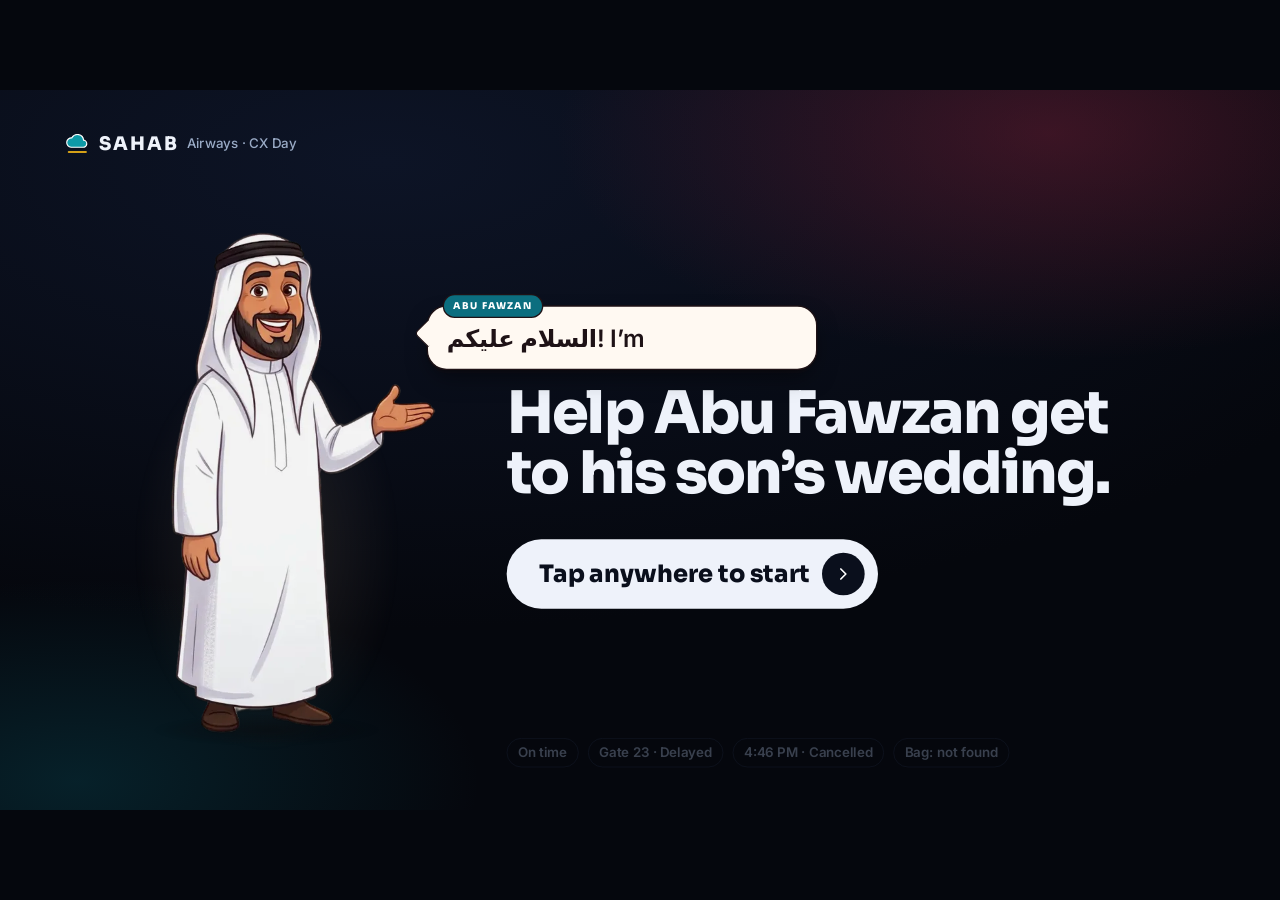
==== index.html @ 28ae26c8 "Build The Groom's Bisht CX Day story (Abu Fawzan x Sahab Airways) Single-file interactive story buil" ====
<!doctype html>
<html lang="en">
<head>
<meta charset="utf-8">
<meta name="viewport" content="width=device-width, initial-scale=1, maximum-scale=1, user-scalable=no">
<meta name="theme-color" content="#070B16">
<title>The Groom’s Bisht · CX Day</title>
<meta name="description" content="An interactive CX Day story hosted by Abu Fawzan: watch his son’s wedding day go wrong with Sahab Airways, fix it, and replay the better way.">
<style>
/* ===================== TOKENS ===================== */
@property --ink-ui{syntax:'<color>';inherits:true;initial-value:#EEF2FA}
@property --muted{syntax:'<color>';inherits:true;initial-value:#9AABC6}
@property --accent{syntax:'<color>';inherits:true;initial-value:#6E9BFF}
@property --line{syntax:'<color>';inherits:true;initial-value:#26324D}
:root{
  --s1:8px;--s2:16px;--s3:24px;--s4:32px;--s5:48px;--s6:64px;
  --r-xs:10px;--r-sm:14px;--r-md:20px;--r-lg:28px;--r-xl:36px;--r-pill:999px;
  --ink:#1E1216;--paper:#FFF9F2;--burg:#0B6E7F;--burg2:#084B57;--indigo:#0B6E7F;--star:#F5B301;
  --f-display:'Sora','Noto Sans Arabic','Segoe UI',system-ui,sans-serif;
  --f-body:'Inter','Noto Sans Arabic',system-ui,'Segoe UI',Roboto,Helvetica,Arial,sans-serif;
  --f-voice:'Fraunces','Noto Naskh Arabic',Georgia,'Times New Roman',serif;
  --f-mono:ui-monospace,'SF Mono',Menlo,Consolas,'Liberation Mono',monospace;
  --e-std:cubic-bezier(.2,.8,.2,1);--e-over:cubic-bezier(.2,1.6,.4,1);
  --tension:0;
}
body,body[data-zone=bad]{
  --bg:#070B16;--bg2:#0E1426;--ink-ui:#EEF2FA;--muted:#9AABC6;--accent:#6E9BFF;--accent-2:#3B6BE0;--btn-ink:#fff;
  --focus:#9DBBFF;--eyebrow:#FF7A96;--line:#26324D;--surface:#141C31;
  --ok:#34D399;--warn:#F5B301;--danger:#FF4D6A;
  --glass-1:rgba(22,30,52,.55);--glass-2:rgba(26,36,62,.74);--glass-3:rgba(32,44,74,.92);
  --hair:linear-gradient(180deg,rgba(255,255,255,.18),rgba(255,255,255,.04));
  --hi:inset 0 1px 0 rgba(255,255,255,.08);
  --e1:0 1px 2px rgba(0,0,0,.35),0 4px 12px -2px rgba(0,0,0,.30);
  --e2:0 2px 4px rgba(0,0,0,.30),0 16px 36px -10px rgba(0,0,0,.55);
  --e3:0 4px 8px rgba(0,0,0,.30),0 40px 90px -20px rgba(0,0,0,.70);
  --grain-op:.07;--grain-blend:overlay;
}
body[data-zone=diag]{
  --bg:#F4F6F9;--bg2:#E6EBF2;--ink-ui:#0F172A;--muted:#475569;--accent:#2563EB;--accent-2:#1D4ED8;--btn-ink:#fff;
  --focus:#1D4ED8;--eyebrow:#1D4ED8;--line:#CBD3DF;--surface:#FFFFFF;
  --ok:#059669;--warn:#D97706;--danger:#DC2626;
  --glass-1:rgba(255,255,255,.62);--glass-2:rgba(255,255,255,.86);--glass-3:#fff;
  --hair:linear-gradient(180deg,rgba(15,23,42,.12),rgba(15,23,42,.06));
  --hi:inset 0 1px 0 #fff;
  --e1:0 1px 2px rgba(15,23,42,.06),0 2px 8px rgba(15,23,42,.05);
  --e2:0 1px 2px rgba(15,23,42,.06),0 12px 28px -8px rgba(15,23,42,.14);
  --e3:0 2px 6px rgba(15,23,42,.08),0 32px 70px -18px rgba(15,23,42,.24);
  --grain-op:.035;--grain-blend:multiply;
}
body[data-zone=good]{
  --bg:#FFF8F0;--bg2:#FFE9D2;--ink-ui:#2A1408;--muted:#7A4A2C;--accent:#F97316;--accent-2:#EA580C;--btn-ink:#2A1408;
  --focus:#C2410C;--eyebrow:#C2410C;--line:#F3C9A0;--surface:#FFFDFB;
  --ok:#15803D;--warn:#B45309;--danger:#DC2626;
  --glass-1:rgba(255,255,255,.58);--glass-2:rgba(255,255,255,.82);--glass-3:#FFFDFB;
  --hair:linear-gradient(180deg,rgba(255,255,255,.95),rgba(194,65,12,.16));
  --hi:inset 0 1px 0 #fff;
  --e1:0 1px 2px rgba(120,53,15,.08),0 3px 10px rgba(120,53,15,.06);
  --e2:0 1px 2px rgba(120,53,15,.08),0 14px 32px -10px rgba(154,52,18,.20);
  --e3:0 2px 6px rgba(120,53,15,.10),0 36px 80px -20px rgba(154,52,18,.30);
  --grain-op:.04;--grain-blend:multiply;
}
body{transition:--ink-ui .8s,--muted .8s,--accent .8s,--line .8s}

/* ===================== BASE ===================== */
*{box-sizing:border-box}
html,body{margin:0;height:100%;overflow:hidden;background:#05070D;color:var(--ink-ui);font-family:var(--f-body);
  -webkit-user-select:none;user-select:none;touch-action:manipulation;-webkit-tap-highlight-color:transparent;-webkit-font-smoothing:antialiased;font-feature-settings:"cv11","ss01"}
button{font:inherit;color:inherit;cursor:pointer;-webkit-tap-highlight-color:transparent}
button:focus{outline:none}
button:focus-visible,[tabindex]:focus-visible{outline:none;box-shadow:0 0 0 3px var(--bg),0 0 0 6px var(--focus)!important}
body.kiosk.idle-cursor{cursor:none}
.sr{position:absolute;width:1px;height:1px;overflow:hidden;clip:rect(0 0 0 0);white-space:nowrap}
.num,.clk,.lv,.kv,.sv,.gnum,.ct{font-variant-numeric:tabular-nums slashed-zero;font-feature-settings:"tnum","zero"}
h1,h2,h3,.h-hero,.h1,.h2,.h3{text-wrap:balance}
p,.body,.bub,.rc p{text-wrap:pretty}
.ico{width:1em;height:1em;display:inline-block;vertical-align:-.14em;fill:none;stroke:currentColor;stroke-width:2;stroke-linecap:round;stroke-linejoin:round;flex:0 0 auto}
.sq{display:inline-grid;place-items:center;width:72px;height:72px;border-radius:var(--r-md);background:color-mix(in srgb,var(--accent) 14%,transparent);color:var(--accent);font-size:36px;flex:0 0 auto}

/* ===================== STAGE & BACKGROUNDS ===================== */
#viewport{position:absolute;left:50%;top:50%;width:1920px;height:1080px;margin:-540px 0 0 -960px;transform-origin:center}
#stage{position:absolute;inset:0;overflow:hidden;background:#070A14}
.bgz{position:absolute;inset:0;opacity:0;transition:opacity .9s ease}
.bgz.bad{background:radial-gradient(55% 45% at 82% 6%,rgba(122,31,53,.40),transparent 70%),radial-gradient(45% 40% at 6% 96%,rgba(11,110,127,.22),transparent 70%),radial-gradient(120% 90% at 30% 10%,#0D1426 0%,#070A14 72%)}
.bgz.diag{background:linear-gradient(rgba(15,23,42,.045) 1px,transparent 1px) 0 0/48px 48px,linear-gradient(90deg,rgba(15,23,42,.045) 1px,transparent 1px) 0 0/48px 48px,linear-gradient(rgba(15,23,42,.07) 1px,transparent 1px) 0 0/240px 240px,linear-gradient(90deg,rgba(15,23,42,.07) 1px,transparent 1px) 0 0/240px 240px,radial-gradient(90% 70% at 50% 0%,#FFFFFF,#EEF2F7 70%)}
.bgz.good{background:radial-gradient(80% 55% at 50% 118%,rgba(255,160,70,.55),transparent 70%),radial-gradient(45% 40% at 88% -4%,rgba(255,210,160,.70),transparent 70%),linear-gradient(180deg,#FFF9F2,#FFEEDC)}
body[data-zone=bad] .bgz.bad,body[data-zone=diag] .bgz.diag,body[data-zone=good] .bgz.good{opacity:1}
.bgz{isolation:isolate}
.bgz::after{content:'';position:absolute;inset:0;opacity:var(--grain-op);mix-blend-mode:var(--grain-blend);background:url("data:image/svg+xml;utf8,<svg xmlns='http://www.w3.org/2000/svg' width='240' height='240'><filter id='n'><feTurbulence type='fractalNoise' baseFrequency='.8' numOctaves='3' stitchTiles='stitch'/><feColorMatrix values='0 0 0 0 .5 0 0 0 0 .5 0 0 0 0 .5 0 0 0 1 0'/></filter><rect width='100%' height='100%' filter='url(%23n)'/></svg>")}
#vignette{position:absolute;inset:0;pointer-events:none;z-index:6;transition:opacity .6s;
  background:radial-gradient(ellipse at center,transparent 52%,rgba(185,28,28,calc(var(--tension)*.55)) 100%)}
#scene{position:absolute;inset:0;z-index:2;transform-origin:50% 45%}
.sc{position:absolute;inset:0}
.content{position:absolute;left:96px;top:104px;width:1168px;bottom:118px}
.full{position:absolute;left:96px;right:96px;top:104px;bottom:118px}
.full.guide{right:440px}
.hero-col{position:absolute;left:760px;right:96px;top:600px;bottom:118px}

/* ===================== GLASS ===================== */
.g1,.g2,.g3,.panel{border:1px solid transparent;box-shadow:var(--hi),var(--e1);backdrop-filter:blur(14px) saturate(1.2)}
.g1{background:linear-gradient(var(--glass-1),var(--glass-1)) padding-box,var(--hair) border-box}
.g2,.panel{background:linear-gradient(var(--glass-2),var(--glass-2)) padding-box,var(--hair) border-box;box-shadow:var(--hi),var(--e2);border-radius:var(--r-lg)}
.g3{background:linear-gradient(var(--glass-3),var(--glass-3)) padding-box,var(--hair) border-box;box-shadow:var(--hi),var(--e3)}

/* ===================== CHROME: RAIL / DOCK / NARR ===================== */
#rail{position:absolute;left:96px;right:96px;top:24px;height:56px;display:flex;gap:14px;z-index:9;align-items:flex-end}
#rail .brand{flex:0 0 auto;display:flex;align-items:center;gap:10px;font:800 24px var(--f-display);letter-spacing:.12em;color:var(--ink-ui);margin-right:14px;padding-bottom:4px}
#rail .brand small{font:500 18px var(--f-body);letter-spacing:0;color:var(--muted)}
#rail .brand svg{width:32px;height:32px}
#rail .rl{flex:1;min-width:0;display:flex;flex-direction:column;gap:10px;background:none;border:0;padding:0;text-align:left;white-space:nowrap;overflow:hidden;text-overflow:ellipsis;
  color:var(--ink-ui);opacity:.5;font:600 18px var(--f-body);letter-spacing:.08em;text-transform:uppercase}
#rail .rl b{color:var(--muted);font-weight:600;margin-right:6px}
#rail .rl i{position:relative;display:block;height:4px;border-radius:2px;background:color-mix(in srgb,var(--ink-ui) 12%,transparent);overflow:visible}
#rail .rl i::before{content:'';position:absolute;left:0;top:0;bottom:0;width:0;border-radius:2px;background:var(--accent);transition:width .6s var(--e-std)}
#rail .rl.done{opacity:.8}#rail .rl.done i::before{width:100%;opacity:.7}
#rail .rl.now{opacity:1}#rail .rl.now i::before{width:var(--p,10%)}
#rail .rl.now i::after{content:'';position:absolute;top:-4px;left:calc(var(--p,10%) - 6px);width:12px;height:12px;border-radius:50%;background:#fff;box-shadow:0 0 0 3px var(--accent),0 0 16px var(--accent);transition:left .6s var(--e-std)}
#dock{position:absolute;right:96px;bottom:24px;display:flex;gap:10px;z-index:9;align-items:center}
#dock .cap{display:flex;gap:4px;padding:6px;border-radius:var(--r-pill);height:72px;align-items:center}
#dock .cap i{width:1px;height:32px;background:color-mix(in srgb,var(--ink-ui) 16%,transparent);margin:0 4px}
#dock button{width:60px;height:60px;border-radius:50%;border:0;background:transparent;display:grid;place-items:center;color:var(--ink-ui)}
#dock button:active{background:color-mix(in srgb,var(--ink-ui) 10%,transparent)}
#dock button svg{width:26px;height:26px}
#dock button.off svg{opacity:.4}
#dock #bRestart.confirm{width:auto;padding:0 18px;border-radius:var(--r-pill);background:color-mix(in srgb,var(--accent) 22%,transparent);font:700 18px var(--f-body);white-space:nowrap}
#dock #skip{display:none;width:auto;border-radius:var(--r-pill);height:56px;padding:0 22px;border-radius:var(--r-pill);font:700 18px var(--f-body);letter-spacing:.08em;color:var(--muted);align-items:center;gap:8px}
body.playing #dock #skip{display:inline-flex}
#narr{position:absolute;left:96px;bottom:26px;right:656px;height:60px;display:flex;align-items:center;gap:14px;z-index:8;padding:0 22px 0 8px;border-radius:var(--r-pill);white-space:nowrap;overflow:hidden}
#narr.empty{opacity:0}
#narr .mchip{display:inline-flex;align-items:center;gap:8px;height:40px;padding:0 16px;border-radius:var(--r-pill);font:800 16px var(--f-body);letter-spacing:.14em;flex:0 0 auto;
  background:color-mix(in srgb,var(--ink-ui) 8%,transparent);color:var(--muted)}
#narr .mchip i{width:10px;height:10px;border-radius:50%;background:currentColor;animation:pulse 1.6s ease-in-out infinite}
#narr .mchip.turn{background:var(--accent);color:var(--btn-ink);box-shadow:var(--e2)}
body:not(.kiosk) #narr .mchip{display:none}
#narr .txt{font:500 23px var(--f-body);color:var(--muted);overflow:hidden;text-overflow:ellipsis}
#narr .txt b{color:var(--ink-ui);font-weight:600;font-variant-numeric:tabular-nums}
@keyframes pulse{50%{opacity:.35}}

/* ===================== HUD (compact strip) ===================== */
#hud{position:absolute;right:96px;top:104px;width:520px;height:116px;z-index:7;padding:16px 24px 22px;border-radius:var(--r-lg);
  display:grid;grid-template-columns:auto 1px 1fr 1fr;column-gap:22px;align-items:center;transition:opacity .5s,transform .5s}
#hud.hide{opacity:0;transform:translateY(-16px);pointer-events:none}
#hud .clock{font:600 50px/1 var(--f-body);letter-spacing:-.03em;white-space:nowrap}
#hud .clock small{font:600 20px var(--f-body);color:var(--muted);margin-left:6px;vertical-align:.9em;letter-spacing:.04em}
#hud .sep{width:1px;height:60px;background:color-mix(in srgb,var(--ink-ui) 14%,transparent)}
#hud .m b{display:block;font:600 32px/1.05 var(--f-body);letter-spacing:-.02em}
#hud .m b small{font-size:20px;color:var(--muted);margin-left:4px}
#hud .m > span{font:600 15px var(--f-body);letter-spacing:.12em;text-transform:uppercase;color:var(--muted)}
#hud .m.lost.hot b{color:var(--danger)}
#hud .stress{position:absolute;left:24px;right:24px;bottom:10px;height:6px;border-radius:3px;background:color-mix(in srgb,var(--ink-ui) 10%,transparent);overflow:hidden}
#hud .stress i{position:absolute;left:0;top:0;bottom:0;width:15%;border-radius:3px;background:linear-gradient(90deg,#6E9BFF,#F5B301 45%,#EF4444 75%,#B91C1C);background-size:472px 100%;transition:width .3s}
#hud .stress-l{position:absolute;right:24px;top:14px;font:700 13px var(--f-body);letter-spacing:.14em;color:var(--muted)}
#hud .stress-l b{color:var(--ink-ui);font-variant-numeric:tabular-nums;margin-left:4px}
#hud.beat .stress i{animation:beat .7s ease-in-out infinite}
@keyframes beat{0%,100%{filter:none}30%{filter:brightness(1.6)}}

/* ===================== HOST ===================== */
#abu{position:absolute;left:0;top:0;width:0;height:0;z-index:7;pointer-events:none}
body.attract-on #abu,body.attract-on #bubble{z-index:43}
#abu .mv{position:absolute;left:0;top:0;width:0;height:0;will-change:transform}
#abu .floor{position:absolute;left:-170px;top:-26px;width:340px;height:48px;border-radius:50%;background:radial-gradient(closest-side,rgba(10,6,8,.38),transparent)}
body[data-zone=good] #abu .floor{background:radial-gradient(closest-side,rgba(154,52,18,.30),transparent)}
#abu .spot{position:absolute;left:-360px;top:-820px;width:720px;height:880px;border-radius:50%;background:radial-gradient(40% 50% at 50% 62%,rgba(255,214,170,.12),transparent 70%);opacity:0;transition:opacity .6s}
body[data-zone=bad] #abu .spot{opacity:1}
#abu .flip,#abu .shk,#abu .rig{position:absolute;left:0;top:0;width:0;height:0;transform-origin:0 0}
#abu .rig{will-change:transform}
#abu img.pose{position:absolute;display:block;opacity:0;transition:none;filter:drop-shadow(0 2px 0 rgba(30,18,22,.12))}
#abu img.pose.on{opacity:1}
#abu .rig.grey img.pose{filter:grayscale(.85) brightness(.9)}
#abu .rig.tint img.pose{filter:drop-shadow(0 0 16px rgba(225,29,72,.75)) drop-shadow(0 0 4px rgba(225,29,72,.6))}
#abu.dim .rig img.pose{filter:grayscale(.6) brightness(.85);opacity:.85}
#abu.dim .rig img.pose:not(.on){opacity:0}
body[data-zone=bad] #abu .rig:not(.grey):not(.tint) img.pose.on{filter:brightness(.96) saturate(.95) drop-shadow(0 2px 0 rgba(0,0,0,.2))}
#abu .fx{position:absolute;left:0;top:0;width:0;height:0}
#abu .fx > *{position:absolute;pointer-events:none}
/* effects: positioned from --fx/--fy (face centre), --tx/--ty (head top), --fr (face radius), all in rig px */
.fx-sweat{left:calc(var(--fx) + var(--fr)*.95);top:calc(var(--fy) - var(--fr)*.55);width:26px;height:36px;animation:sweat 1.4s ease-in infinite}
.fx-sweat.b{left:calc(var(--fx) - var(--fr)*1.15);animation-delay:.7s}
@keyframes sweat{0%{transform:translateY(0) scale(0);opacity:0}15%{transform:translateY(0) scale(1);opacity:1}80%{opacity:1}100%{transform:translateY(46px) scale(.9);opacity:0}}
.fx-puff{left:calc(var(--tx) - 20px);top:calc(var(--ty) - 10px);width:40px;height:40px;border-radius:50%;background:#EEF0F3;border:3px solid #9CA3AF;animation:puff 1.2s ease-out infinite}
.fx-puff.b{left:calc(var(--tx) + 50px);animation-delay:.4s}.fx-puff.c{left:calc(var(--tx) - 90px);animation-delay:.8s}
@keyframes puff{0%{transform:translateY(0) scale(.3);opacity:.95}100%{transform:translateY(-90px) scale(1.25);opacity:0}}
.fx-vein{left:calc(var(--tx) + var(--fr)*.8);top:calc(var(--ty) + 6px);width:56px;height:56px;animation:vein .9s ease-in-out infinite}
@keyframes vein{0%,60%,100%{transform:scale(1)}20%{transform:scale(1.28)}40%{transform:scale(1.05)}}
.fx-cloud{left:calc(var(--tx) - 115px);top:calc(var(--ty) - 150px);width:230px;height:170px;animation:cloudIn .45s var(--e-std) both}
.fx-cloud .body{animation:bob 2.6s ease-in-out infinite}
.fx-cloud .drops i{position:absolute;top:90px;width:4px;height:22px;border-radius:2px;background:#93C5FD;animation:rain .62s linear infinite}
@keyframes cloudIn{from{transform:translateY(-40px);opacity:0}}
@keyframes bob{50%{transform:translateY(5px)}}
@keyframes rain{from{transform:translateY(0);opacity:1}to{transform:translateY(90px);opacity:0}}
.fx-spark{width:34px;height:34px;animation:spark 1.3s ease-in-out infinite}
@keyframes spark{0%,100%{transform:scale(0) rotate(0);opacity:0}40%{transform:scale(1) rotate(45deg);opacity:1}70%{transform:scale(.6) rotate(90deg);opacity:.6}}
.fx-hand{font-size:0}
body.rm .fx-sweat,body.rm .fx-puff,body.rm .fx-vein,body.rm .fx-spark,body.rm .fx-cloud .drops i{animation:none!important}

/* ===================== BUBBLE ===================== */
#bubble{position:absolute;z-index:8;pointer-events:auto;opacity:0;transform-origin:var(--ox,50%) var(--oy,100%);max-width:var(--bw,520px);width:max-content;
  padding:24px 28px 22px;border-radius:30px;background:var(--paper);color:var(--ink);border:2px solid var(--ink);
  box-shadow:0 6px 0 -1px rgba(30,18,22,.18),var(--e2);font:600 var(--bfs,30px)/1.3 var(--f-body);letter-spacing:-.008em;cursor:pointer}
#bubble.on{opacity:1}
#bubble .tag{position:absolute;top:-17px;left:24px;height:32px;padding:0 14px;border-radius:var(--r-pill);background:var(--burg);color:#fff;
  font:800 14px/32px var(--f-display);letter-spacing:.14em;box-shadow:0 0 0 2px var(--ink);white-space:nowrap;text-transform:uppercase}
#bubble .txt{text-wrap:pretty;min-height:1.3em}
#bubble .txt span{display:inline}
#bubble .txt em{font-style:normal;color:var(--burg)}
#bubble .bar{position:absolute;left:28px;right:28px;bottom:8px;height:3px;border-radius:2px;background:color-mix(in srgb,var(--ink) 18%,transparent);transform-origin:0 50%;transform:scaleX(0)}
#bubble .tail{position:absolute;width:30px;height:30px;background:var(--paper);border:2px solid var(--ink);border-top:0;border-left:0;left:var(--tx2,60px);top:var(--ty2,100%);
  transform:translate(-50%,-50%) rotate(var(--tr,45deg));border-radius:0 0 7px 0}
#bubble .dots{display:none}
#bubble.think{background:rgba(255,249,242,.97);border-radius:46px 54px 50px 42px/50px 42px 54px 46px;font:italic 400 calc(var(--bfs,30px) + 4px)/1.24 var(--f-voice);color:#3A2430}
#bubble.think .tag{background:#fff;color:var(--burg);font-family:var(--f-body);font-style:normal;letter-spacing:.12em}
#bubble.think .tail{display:none}
#bubble.think .dots{display:block;position:absolute;left:var(--tx2,60px);top:var(--ty2,100%)}
#bubble.think .dots i{position:absolute;border-radius:50%;background:var(--paper);border:2px solid var(--ink)}
#bubble.think .dots i:nth-child(1){width:24px;height:24px;left:-12px;top:-2px}
#bubble.think .dots i:nth-child(2){width:14px;height:14px;left:calc(var(--dx,0px) - 7px);top:calc(var(--dy,26px) - 7px)}
body[data-zone=diag] #bubble{--paper:#fff}
body[data-zone=good] #bubble{--paper:#FFFDF9}

/* finger */
#finger{position:absolute;left:0;top:0;width:64px;height:64px;z-index:33;pointer-events:none;opacity:0;transition:opacity .25s;transform-origin:30% 10%}
#finger svg{width:64px;height:78px;filter:drop-shadow(0 8px 10px rgba(0,0,0,.35))}
.ripple{position:absolute;width:40px;height:40px;margin:-20px 0 0 -20px;border-radius:50%;border:3px solid #fff;box-shadow:0 0 0 2px var(--ink);z-index:33;pointer-events:none}

/* ===================== COMMON COMPONENTS ===================== */
.eyebrow{font:700 22px/1 var(--f-body);letter-spacing:.14em;text-transform:uppercase;color:var(--eyebrow)}
.h-hero{font:800 128px/.98 var(--f-display);letter-spacing:-.035em;margin:0}
.h1{font:800 88px/1.02 var(--f-display);letter-spacing:-.028em;margin:0}
.h2{font:800 60px/1.08 var(--f-display);letter-spacing:-.022em;margin:0}
.h3{font:700 36px/1.15 var(--f-display);letter-spacing:-.012em;margin:0}
.body{font:400 30px/1.42 var(--f-body);color:var(--muted);margin:0}
.btn{height:88px;padding:0 20px 0 40px;border-radius:var(--r-pill);border:0;font:700 30px var(--f-display);letter-spacing:-.01em;color:var(--btn-ink);display:inline-flex;align-items:center;gap:18px;white-space:nowrap;
  background:linear-gradient(180deg,color-mix(in oklab,var(--accent) 78%,#fff) 0%,var(--accent) 48%,var(--accent-2) 100%);
  box-shadow:inset 0 1px 0 rgba(255,255,255,.45),inset 0 -2px 0 rgba(0,0,0,.14),0 10px 28px -8px color-mix(in srgb,var(--accent) 70%,transparent),var(--e1);transition:transform .12s}
.btn:active{transform:translateY(1px) scale(.985)}
.btn .arr{width:52px;height:52px;border-radius:50%;background:rgba(255,255,255,.24);display:grid;place-items:center;font-size:26px}
.btn.ghost{background:linear-gradient(var(--glass-2),var(--glass-2)) padding-box,var(--hair) border-box;border:1px solid transparent;color:var(--ink-ui);box-shadow:var(--hi),var(--e1);padding:0 36px}
.btn.sm{height:72px;font-size:24px;padding:0 14px 0 28px}.btn.sm .arr{width:44px;height:44px;font-size:22px}
.btn.ghost.sm{padding:0 28px}
.btn[disabled]{opacity:.38;pointer-events:none}
.cta{position:absolute;right:0;bottom:0;display:flex;gap:18px;align-items:center}
.tap{box-shadow:0 0 0 4px var(--bg),0 0 0 7px var(--accent),0 0 36px 6px color-mix(in srgb,var(--accent) 45%,transparent)!important;animation:halo 1.8s ease-in-out infinite}
.tap.hint{animation-duration:.8s}
@keyframes halo{50%{box-shadow:0 0 0 4px var(--bg),0 0 0 7px var(--accent),0 0 52px 14px color-mix(in srgb,var(--accent) 30%,transparent)}}
.phone .tap{box-shadow:inset 0 0 0 3px #0B6E7F,0 0 0 4px rgba(11,110,127,.25)!important}
.chip{display:inline-flex;align-items:center;gap:10px;padding:10px 20px;border-radius:var(--r-pill);font:600 22px var(--f-body);background:linear-gradient(var(--glass-2),var(--glass-2)) padding-box,var(--hair) border-box;border:1px solid transparent}
.swatch{width:56px;height:56px;border-radius:50%;background:radial-gradient(circle at 35% 30%,#F2D27A,#D4A017 55%,#8A6510);box-shadow:0 0 0 3px var(--paper),0 0 0 5px var(--ink),0 10px 24px rgba(122,31,53,.45);flex:0 0 auto;position:relative}
.swatch.dead{filter:grayscale(1) brightness(.8)}
.swatch.swok::after{content:'';position:absolute;inset:28%;border:solid #fff;border-width:0 5px 5px 0;transform:rotate(45deg) translate(-8%,-18%);width:22%;height:42%;inset:auto;left:38%;top:22%}
.ill{font:italic 500 20px var(--f-body);color:var(--muted)}
.goal{display:flex;gap:18px;align-items:center;padding:18px 24px;border-radius:var(--r-lg)}
.goal .gi{width:54px;height:92px;flex:0 0 auto;filter:drop-shadow(0 6px 8px rgba(0,0,0,.35))}
.goal .gl{font:700 16px var(--f-body);letter-spacing:.14em;text-transform:uppercase;color:var(--muted)}
.goal .gv{font:700 28px/1.2 var(--f-display);margin:2px 0 8px;white-space:nowrap}
.goal .gc{display:flex;gap:8px;align-items:center;flex-wrap:wrap}
.goal .gc span{display:inline-flex;align-items:center;gap:8px;height:34px;padding:0 14px;border-radius:var(--r-pill);font:600 17px var(--f-body);background:color-mix(in srgb,var(--ink-ui) 8%,transparent)}
.goal .gc span i{width:14px;height:14px;border-radius:50%;background:var(--burg);box-shadow:0 0 0 2px rgba(255,255,255,.5)}

/* ===================== PHONE ===================== */
.phone{position:absolute;width:420px;height:852px;border-radius:66px;padding:13px;
  background:linear-gradient(145deg,#4A5163 0%,#1B1F29 22%,#0B0D12 60%,#2B303C 100%);
  box-shadow:inset 0 0 0 1.5px rgba(255,255,255,.18),inset 0 0 0 5px #05060A,0 2px 0 rgba(255,255,255,.06),var(--e3)}
.phone::before{content:'';position:absolute;right:-4px;top:210px;width:4px;height:110px;border-radius:0 3px 3px 0;background:#2B303C}
.phone::after{content:'';position:absolute;left:-4px;top:170px;width:4px;height:70px;border-radius:3px 0 0 3px;background:#2B303C}
.phone .screen{position:relative;width:100%;height:100%;border-radius:54px;overflow:hidden;background:#F3F4F9;color:#0F172A;font-family:var(--f-body)}
.phone .screen::after{content:'';position:absolute;inset:0;pointer-events:none;z-index:10;border-radius:inherit;background:linear-gradient(118deg,rgba(255,255,255,.12) 0%,rgba(255,255,255,.03) 28%,transparent 42%)}
.phone .island{position:absolute;top:24px;left:50%;width:124px;height:36px;margin-left:-62px;background:#000;border-radius:20px;z-index:11}
.phone .crack{position:absolute;inset:13px;border-radius:54px;pointer-events:none;z-index:6;opacity:.5}
.phone .status{height:70px;display:flex;justify-content:space-between;align-items:flex-end;padding:0 36px 8px;font:700 22px var(--f-body);color:#0F172A}
.phone .status .batt{display:inline-block;width:40px;height:20px;border:2px solid #0F172A;border-radius:6px;position:relative;vertical-align:-3px;margin-left:6px}
.phone .status .batt i{position:absolute;left:2px;top:2px;bottom:2px;width:24px;background:#0F172A;border-radius:2px}
.phone .app{position:absolute;top:70px;left:0;right:0;bottom:0;overflow:hidden}
.phone.notab .tabbar{display:none}
.phone.notab .toast{top:86px;bottom:auto}
.phone .homebar{position:absolute;bottom:10px;left:50%;width:140px;height:5px;margin-left:-70px;border-radius:3px;background:#0F172A;z-index:9}
.phone .tabbar{position:absolute;left:0;right:0;bottom:0;height:92px;background:rgba(255,255,255,.94);border-top:1px solid #E5E7F0;display:flex;justify-content:space-around;padding-top:14px;z-index:5;color:#94A3B8;font-size:28px}
.phone .tabbar .on{color:#0B6E7F}
.phone.frozen .screen{filter:grayscale(.8) brightness(.85)}
.appbar{height:78px;display:flex;align-items:center;gap:10px;padding:0 24px;background:linear-gradient(135deg,#0B6E7F,#0E9AA7);color:#fff}
.appbar svg{width:34px;height:34px}
.appbar b{font:800 22px var(--f-display);letter-spacing:.05em}
.appbar span{font:500 19px var(--f-body);opacity:.8}
.appbar em{margin-left:auto;font:600 17px var(--f-body);font-style:normal;background:rgba(255,255,255,.18);padding:6px 12px;border-radius:999px}
.pg{padding:20px 22px}
.search{height:64px;border-radius:18px;background:#fff;border:2px solid #D8DCEA;display:flex;align-items:center;gap:12px;padding:0 18px;font:500 21px var(--f-body);color:#0F172A}
.search .ico{color:#64748B;font-size:24px}
.search .cur{display:inline-block;width:2px;height:28px;background:var(--indigo);animation:blink 1s steps(1) infinite}
@keyframes blink{50%{opacity:0}}
.pcard{margin-top:18px;background:#fff;border-radius:22px;padding:14px;display:flex;gap:14px;align-items:center;border:2px solid #E5E7F0;width:100%;text-align:left;color:#0F172A}
.pcard svg{height:118px;width:60px;flex:0 0 auto}
.pcard .pt{display:block;font:700 22px/1.2 var(--f-body);letter-spacing:-.01em}
.pcard .ps{display:block;font:500 18px var(--f-body);color:#6B7280;margin-top:4px}
.live{display:inline-flex;align-items:center;gap:8px;font:700 18px var(--f-body);color:#15803D}
.live::before{content:'';width:10px;height:10px;border-radius:50%;background:#16A34A;box-shadow:0 0 0 4px #16A34A33}
.prod-hero{height:210px;display:grid;place-items:center;background:radial-gradient(circle at 50% 60%,#E6F6F7,#F3F4F9 70%)}
.prod-hero svg{height:196px;width:100px}
.ptitle{font:800 27px/1.15 var(--f-display);margin:6px 0 2px;letter-spacing:-.015em}
.pprice{font:700 22px var(--f-body);color:#0B6E7F}
.opts{display:flex;gap:8px;margin:12px 0 4px;align-items:center;flex-wrap:wrap}
.opt{padding:5px 10px;border-radius:12px;border:2px solid #D8DCEA;font:600 17px var(--f-body);background:#fff}
.opt.sel{border-color:#0B6E7F;color:#0B6E7F}
.dot{width:26px;height:26px;border-radius:50%;border:3px solid #fff;box-shadow:0 0 0 2px #D8DCEA}
.dot.sel{box-shadow:0 0 0 3px #0B6E7F}
.avail{margin:10px 0;padding:12px 16px;border-radius:14px;background:#ECFDF3;color:#166534;font:700 20px var(--f-body);display:flex;align-items:center;gap:8px}
.pbtn{display:flex;width:100%;height:66px;align-items:center;justify-content:center;gap:10px;border-radius:18px;border:0;margin-top:12px;font:700 21px var(--f-body);background:#0B6E7F;color:#fff}
.pbtn.sec{background:#fff;color:#0B6E7F;border:2px solid #BFE6EA}
.pbtn.big{height:82px;font-size:25px;background:linear-gradient(135deg,#0B6E7F,#0E9AA7);box-shadow:0 10px 24px -8px rgba(11,110,127,.6)}
.brow{display:flex;align-items:center;gap:12px;width:100%;padding:12px 18px;border:0;border-bottom:1px solid #E5E7F0;background:#fff;text-align:left;color:#0F172A}
.brow .bn{font:600 21px var(--f-body);flex:1}
.brow .bd{font:500 17px var(--f-body);color:#6B7280;display:block}
.brow .bs{font:700 17px var(--f-body);padding:6px 12px;border-radius:10px;background:#EEF0F6;color:#475569;white-space:nowrap;display:inline-flex;gap:6px;align-items:center}
.brow .bs.out{background:#FEE2E2;color:#B91C1C}
.brow .bs.part{background:#FEF3C7;color:#92400E}
.brow .bs.yes{background:#DCFCE7;color:#166534}
.brow .bs.one{background:#FFEDD5;color:#9A3412}
.brow.hl{background:#F0FDF4}
.lhead{display:flex;justify-content:space-between;align-items:center;padding:14px 18px;font:700 19px var(--f-body);color:#475569;background:#F3F4F9}
.toast{position:absolute;left:20px;right:20px;bottom:110px;padding:18px 20px;border-radius:18px;background:#0F172A;color:#fff;font:600 20px/1.3 var(--f-body);opacity:0;transform:translateY(20px);transition:.3s;z-index:7}
.toast.on{opacity:1;transform:none}
.callscr{position:absolute;inset:0;background:linear-gradient(180deg,#1e293b,#0f172a);color:#fff;display:flex;flex-direction:column;align-items:center;padding-top:80px;text-align:center;z-index:6}
.callscr .av{width:130px;height:130px;border-radius:50%;background:#0B6E7F;display:grid;place-items:center;margin-bottom:24px}
.callscr .av svg{width:70px;height:70px}
.callscr .cn{font:800 31px var(--f-display)}
.callscr .cs{font:500 23px var(--f-body);color:#CBD5E1;margin-top:10px;min-height:34px;padding:0 30px}
.callscr .ct{font:600 46px var(--f-body);margin-top:22px}
.callscr .cm{margin-top:26px;font:italic 500 21px/1.35 var(--f-body);color:#CBD5E1;padding:0 36px;min-height:90px}
.callscr .end{margin-top:auto;margin-bottom:70px;width:96px;height:96px;border-radius:50%;background:#EF4444;display:grid;place-items:center;font-size:40px;color:#fff}
.callscr .end .ico{transform:rotate(135deg)}
.callscr.dropped .ct{color:#F87171}
.notif{margin:60px 18px 0;padding:18px;border-radius:24px;background:rgba(255,255,255,.9);color:#0F172A;text-align:left;display:flex;gap:14px;align-items:flex-start;border:0;width:calc(100% - 36px)}
.notif .ni{width:48px;height:48px;border-radius:12px;background:#0B6E7F;display:grid;place-items:center;flex:0 0 auto}
.notif .ni svg{width:30px;height:30px}
.notif b{font:700 19px var(--f-body);display:block}
.notif span{font:500 19px/1.3 var(--f-body)}
.resv{padding:40px 26px;text-align:center}
.resv .ck{width:130px;height:130px;margin:10px auto 18px;border-radius:50%;background:#16A34A;display:grid;place-items:center;color:#fff;font-size:70px;box-shadow:0 0 0 14px #16A34A22}
.resv .ck .ico{stroke-width:3}
.resv h4{font:800 38px var(--f-display);margin:0}
.resv p{font:500 21px/1.4 var(--f-body);color:#334155;margin:10px 0}
.resv .cd{font:700 40px var(--f-body);font-variant-numeric:tabular-nums;color:#0B6E7F;margin-top:12px}
.resv .ref{display:inline-block;margin-top:10px;padding:8px 16px;border-radius:10px;background:#EEF0F6;font:700 19px var(--f-mono)}
.msg{position:absolute;left:14px;right:14px;top:62px;padding:16px 18px;border-radius:22px;background:rgba(255,255,255,.97);box-shadow:0 12px 30px rgba(0,0,0,.2);font:500 19px/1.3 var(--f-body);color:#0F172A;z-index:8}
.msg b{display:block;font:700 18px var(--f-body);margin-bottom:4px}
.wa{position:absolute;inset:0;background:#ECE5DD;z-index:8;display:flex;flex-direction:column;padding-top:56px}
.wa .wh{background:#075E54;color:#fff;padding:16px 20px;font:700 22px var(--f-body);display:flex;gap:12px;align-items:center}
.wa .wh i{width:44px;height:44px;border-radius:50%;background:#0B6E7F;display:grid;place-items:center}
.wa .wh i svg{width:26px;height:26px}
.wa .wb{margin:14px 14px 0 14px;background:#fff;border-radius:0 18px 18px 18px;padding:14px 16px;font:500 20px/1.35 var(--f-body);color:#111;max-width:88%}
.wa .wb small{display:block;text-align:right;color:#34B7F1;font:600 15px var(--f-body);margin-top:4px}
.spin{width:44px;height:44px;border-radius:50%;border:5px solid #BFE6EA;border-top-color:#0B6E7F;animation:rot .8s linear infinite;margin:0 auto}
@keyframes rot{to{transform:rotate(360deg)}}

/* ===================== MAP ===================== */
.map{position:absolute;overflow:visible}
.map .road{fill:none;stroke:color-mix(in srgb,var(--line) 85%,var(--ink-ui));stroke-width:16;stroke-linecap:round;opacity:.9}
.map .casing{fill:none;stroke:rgba(0,0,0,.18);stroke-width:26;stroke-linecap:round}
body[data-zone=good] .map .casing{stroke:rgba(154,52,18,.10)}
.map .road.major{stroke-width:24}.map .casing.major{stroke-width:34}
.map text{paint-order:stroke;stroke:var(--bg);stroke-width:6px;stroke-linejoin:round}
.map .rlbl{font:600 18px var(--f-body);fill:var(--muted);letter-spacing:.12em;text-transform:uppercase}
.map .dist{font:600 24px var(--f-body);fill:var(--muted)}
.map .dist.key{font:800 30px var(--f-display);fill:var(--ink-ui)}
.map .pin .ring{fill:var(--paper);stroke:var(--ink);stroke-width:2.5}
.map .pin .core{fill:#94A3B8}
.map .pin.x .core{fill:#EF4444}.map .pin.ok .core{fill:#22C55E}
.map .pin.hot .ring{stroke:var(--warn);stroke-width:5}
.map .pin .shadow{fill:rgba(0,0,0,.28)}
.map .route{fill:none;stroke:var(--accent);stroke-width:12;stroke-linecap:round;stroke-linejoin:round}
.map .route-glow{fill:none;stroke:var(--accent);stroke-width:30;stroke-linecap:round;stroke-linejoin:round;opacity:.18}
.map .route-core{fill:none;stroke:#fff;stroke-width:3;stroke-linecap:round;stroke-linejoin:round;opacity:.6}
.map .route.calm,.map .route-glow.calm{stroke:#16A34A}
.map .route.van,.map .route-glow.van{stroke:#7C3AED}
.map .traffic{fill:none;stroke:#EF4444;stroke-width:18;stroke-linecap:round;stroke-dasharray:6 12;opacity:0;animation:march .9s linear infinite}
@keyframes march{to{stroke-dashoffset:-18}}
.map .home circle{fill:var(--accent);stroke:var(--paper);stroke-width:4}
.map .landmark{fill:var(--muted);opacity:.85}
.mapnote{position:absolute;display:inline-flex;align-items:center;gap:12px;padding:12px 22px 12px 12px;font:700 25px var(--f-body);border-radius:var(--r-pill);white-space:nowrap}
.mapnote .sq{width:48px;height:48px;font-size:24px;border-radius:var(--r-sm)}
.mapnote.red{color:#FECACA}.mapnote.red .sq{background:rgba(239,68,68,.2);color:#F87171}
.mapnote.green{color:#166534}.mapnote.green .sq{background:rgba(22,163,74,.14);color:#16A34A}

/* ===================== CCTV / STORE / DASH ===================== */
.split{position:absolute;left:96px;right:96px;top:400px;bottom:118px;display:grid;grid-template-columns:1fr 1fr;gap:12px}
.split .seam{position:absolute;left:50%;top:0;bottom:0;width:4px;margin-left:-2px;background:#FF4D6A;box-shadow:0 0 22px #FF4D6A;border-radius:2px;z-index:3}
.split.calm .seam{background:#16A34A;box-shadow:0 0 22px #16A34A88}
.ptag{position:absolute;left:18px;top:16px;z-index:7;font:800 16px var(--f-body);letter-spacing:.16em;text-transform:uppercase;padding:8px 14px;border-radius:var(--r-pill);background:rgba(0,0,0,.55);color:#fff}
.splithead{position:absolute;left:96px;top:104px;width:960px}
.cctv{position:relative;overflow:hidden;border-radius:22px;background:#2b2f35}

.cctv .wall{position:absolute;inset:0 0 34% 0;background:linear-gradient(#3b4048,#33373e)}
.cctv .floor{position:absolute;left:0;right:0;bottom:0;height:34%;background:repeating-linear-gradient(90deg,#26292e 0 120px,#2a2d33 120px 240px)}
.cctv .sign{position:absolute;right:60px;top:100px;font:800 28px var(--f-display);letter-spacing:.14em;color:#8a9099;display:flex;gap:10px;align-items:center}
.cctv .sign svg{width:34px;height:34px;filter:grayscale(1)}
.cctv .shelf{position:absolute;left:40px;top:250px;width:430px;height:14px;background:#5c6068;border-radius:4px}
.cctv .box{position:absolute;bottom:14px;width:66px;height:104px;border-radius:8px;background:#6b7280;box-shadow:inset 0 -8px 0 rgba(0,0,0,.2)}
.cctv .box.b{background:linear-gradient(160deg,#9b2a45,#7A1F35 55%,#4A0F1F);box-shadow:0 0 22px rgba(176,57,79,.7)}
.cctv .gap{position:absolute;bottom:14px;width:66px;height:104px;border-radius:8px;border:3px dashed #9aa0a8}
.cctv .tag{position:absolute;top:24px;width:190px;padding:8px 10px;border-radius:8px;background:#e5e7eb;color:#111;font:700 17px/1.25 var(--f-body);text-align:center;transform-style:preserve-3d}
.cctv .tag b{display:block;font:800 30px var(--f-display)}
.cctv .tag.sold{background:#FECACA;color:#7f1d1d}
.cctv .tag.held{background:#DCFCE7;color:#14532d}
.cctv .counter{position:absolute;right:40px;bottom:22%;width:280px;height:120px;background:#4a4f57;border-radius:10px 10px 0 0}
.person{position:absolute;bottom:18%;width:90px;height:250px}
.person .hd{position:absolute;left:24px;top:0;width:44px;height:44px;border-radius:50%;background:#15171b}
.person .bd{position:absolute;left:8px;top:52px;width:76px;height:198px;border-radius:36px 36px 10px 10px;background:#15171b}
.person.walking .hd,.person.walking .bd{animation:step .25s ease-in-out infinite alternate}
@keyframes step{to{transform:translateY(-6px)}}
.person.staff .hd,.person.staff .bd{background:#1d2a3a}
.person .carry{position:absolute;left:62px;top:110px;width:40px;height:60px;border-radius:6px;background:linear-gradient(160deg,#9b2a45,#7A1F35);opacity:0}
.cctv .scan{position:absolute;inset:0;pointer-events:none;background:repeating-linear-gradient(0deg,rgba(255,255,255,.05) 0 2px,transparent 2px 4px),radial-gradient(ellipse,transparent 55%,rgba(0,0,0,.5));z-index:4}
.cctv .lb{position:absolute;left:0;right:0;height:30px;background:#000;z-index:5}
.cctv .rec{position:absolute;left:24px;top:44px;z-index:6;font:700 20px var(--f-mono);color:#FF4D6A;display:flex;gap:10px;align-items:center}
.cctv .rec i{width:12px;height:12px;border-radius:50%;background:#FF4D6A;animation:blink 1s steps(1) infinite}
.cctv .cam{position:absolute;right:24px;top:44px;z-index:6;font:600 20px var(--f-mono);color:#E5E7EB}
.cctv .cap{position:absolute;left:0;right:0;bottom:30px;z-index:6;font:600 24px/1.3 var(--f-body);color:#fff;background:rgba(0,0,0,.55);padding:12px 24px;min-height:0}
.cctv .cap:empty{display:none}
.cctv .cap b{color:#FDE68A}
.cctv.live{background:#dfe4ec}
.cctv.live .wall{background:linear-gradient(#f1f4f8,#dde3ec)}
.cctv.live .floor{background:repeating-linear-gradient(90deg,#c3cad5 0 120px,#cbd1db 120px 240px)}
.cctv.live .sign{color:#0B6E7F}.cctv.live .sign svg{filter:none}
.cctv.live .shelf{background:#8b94a3}.cctv.live .box{background:#b8c0cc}.cctv.live .gap{border-color:#7A1F35}
.cctv.live .counter{background:#9aa3b1}.cctv.live .person.staff .hd,.cctv.live .person.staff .bd{background:#0B6E7F}
.dash{position:relative;overflow:hidden;border-radius:22px;background:linear-gradient(180deg,#8ea3bd 0%,#d9c9a7 52%,#b89b72 53%)}
.dash svg.road{position:absolute;left:0;right:0;bottom:0;width:100%;height:60%}
.dash .sky{position:absolute;left:0;right:0;top:12%;height:36%;width:100%}
.dash .panel2{position:absolute;left:0;right:0;bottom:0;height:34%;background:linear-gradient(#141821,#0b0e14);border-top:3px solid #222a36;display:flex;align-items:center;justify-content:space-around;color:#E8EEF8}
.dash .gauge b{display:block;font:600 54px/1 var(--f-body);font-variant-numeric:tabular-nums}
.dash .gauge span{font:600 16px var(--f-body);letter-spacing:.14em;color:#93A4C1;text-transform:uppercase}
.calmcard{position:relative;border-radius:22px;background:linear-gradient(160deg,#fff,#FFEBD6);display:flex;flex-direction:column;align-items:center;justify-content:center;gap:16px;text-align:center;padding:40px}

/* ===================== STAMP / REVEAL ===================== */
.stamp{position:absolute;font:800 140px/1 var(--f-display);color:#FF3355;border:10px solid currentColor;outline:3px solid currentColor;outline-offset:-22px;padding:22px 56px 12px;border-radius:24px;letter-spacing:.06em;transform:rotate(-8deg);white-space:nowrap;background:none;
  -webkit-mask:url("data:image/svg+xml;utf8,<svg xmlns='http://www.w3.org/2000/svg' width='300' height='300'><filter id='m'><feTurbulence baseFrequency='.9' numOctaves='2'/><feColorMatrix values='0 0 0 0 0 0 0 0 0 0 0 0 0 0 0 0 0 0 -2.2 1.7'/></filter><rect width='100%' height='100%' filter='url(%23m)'/></svg>");
  mask:url("data:image/svg+xml;utf8,<svg xmlns='http://www.w3.org/2000/svg' width='300' height='300'><filter id='m'><feTurbulence baseFrequency='.9' numOctaves='2'/><feColorMatrix values='0 0 0 0 0 0 0 0 0 0 0 0 0 0 0 0 0 0 -2.2 1.7'/></filter><rect width='100%' height='100%' filter='url(%23m)'/></svg>")}
.stamp.good{color:#16A34A}
.blackout{position:absolute;inset:0;background:#000;z-index:20;pointer-events:none;opacity:0}
.xr{position:absolute;padding:18px 24px;border-radius:18px;font:700 28px/1.25 var(--f-body)}
.xr.red{background:#2a0f14;border:2px solid #EF4444;color:#FECACA;display:flex;gap:12px;align-items:center}
.xr.mono{font:700 30px var(--f-mono);background:#0b0e14;border:2px dashed #93A4C1;color:#E8EEF8}
.xr .strike{text-decoration:line-through;text-decoration-thickness:4px;text-decoration-color:#EF4444;color:#93A4C1}
.xr.note{background:linear-gradient(var(--glass-2),var(--glass-2)) padding-box,var(--hair) border-box;border:1px solid transparent;color:var(--ink-ui);font-weight:600}

/* ===================== DIALOGUE ===================== */
.dlg{position:absolute;left:0;top:0;right:0;bottom:110px;display:flex;flex-direction:column;justify-content:flex-end;gap:18px;overflow:hidden}
.bub{max-width:760px;padding:22px 28px;border-radius:26px;font:500 30px/1.35 var(--f-body)}
.bub.staff{align-self:flex-start;background:linear-gradient(var(--glass-2),var(--glass-2)) padding-box,var(--hair) border-box;border:1px solid transparent;border-top-left-radius:6px;box-shadow:var(--e1)}
.bub.me{align-self:flex-end;background:var(--burg);color:#fff;border-top-right-radius:6px}
.bub .who{display:block;font:700 16px var(--f-body);letter-spacing:.14em;text-transform:uppercase;opacity:.75;margin-bottom:6px}

/* ===================== CHOICES ===================== */
.choices{display:flex;gap:30px}
.choice{width:356px;min-height:300px;padding:30px;border-radius:var(--r-xl);text-align:left;display:flex;flex-direction:column;gap:14px;transition:opacity .3s,transform .15s,filter .3s;
  background:linear-gradient(var(--glass-2),var(--glass-2)) padding-box,var(--hair) border-box;border:1px solid transparent;box-shadow:var(--hi),var(--e2);color:var(--ink-ui)}
.choice:active{transform:scale(.97)}
.choice .top{display:flex;align-items:center;justify-content:space-between}
.choice .top small{font:700 16px var(--f-body);letter-spacing:.14em;color:var(--muted)}
.choice h3{font:700 34px/1.12 var(--f-display);margin:0;text-wrap:balance;letter-spacing:-.012em}
.choice p{font:400 23px/1.4 var(--f-body);color:var(--muted);margin:0}
.choice.no{opacity:.45;filter:saturate(.3)}
.choice .why{font:600 21px/1.3 var(--f-body);color:var(--danger);border-top:1px solid var(--line);padding-top:10px}
.choice.pick{transform:translateY(-6px);box-shadow:0 0 0 3px var(--accent),var(--e3)}
.choice .ring{position:absolute;right:18px;top:18px;width:52px;height:52px}
.choice{position:relative}

/* ===================== DIAGNOSIS ===================== */
.tl{position:relative;display:flex;justify-content:space-between;margin:30px 20px 0}
.tl::before{content:'';position:absolute;left:40px;right:40px;top:36px;border-top:2px dashed color-mix(in srgb,var(--danger) 45%,transparent)}
.tlp{position:relative;display:flex;flex-direction:column;align-items:center;gap:8px;width:160px;font:700 22px var(--f-body)}
.tlp i{width:72px;height:72px;border-radius:50%;background:var(--paper);border:2px solid var(--ink);display:grid;place-items:center;font-style:normal;font-size:32px;color:var(--danger);box-shadow:0 8px 0 -3px rgba(15,23,42,.12);transition:transform .3s,box-shadow .3s}
.tlp.lit i{transform:scale(1.15);box-shadow:0 0 0 10px rgba(220,38,38,.16)}
.tlp small{font:600 18px var(--f-body);color:var(--danger)}
.tlp.ok i{color:var(--ok);border-color:var(--ok);box-shadow:0 0 0 10px rgba(22,163,74,.14)}.tlp.ok small{color:var(--ok)}
.rc.fix .n{color:var(--ok)}.rc.fix .n::after{background:var(--ok)}
.rcs{display:grid;grid-template-columns:repeat(3,1fr);gap:24px;margin-top:34px}
.rc{padding:24px 26px;border-radius:var(--r-lg);opacity:0;min-height:210px}
.rc .n{font:700 20px var(--f-display);color:var(--danger);letter-spacing:.06em}
.rc .n::after{content:'';display:block;width:40px;height:3px;background:var(--danger);margin:8px 0 10px;border-radius:2px}
.rc h3{font:800 30px/1.15 var(--f-display);margin:0 0 8px;letter-spacing:-.012em;text-wrap:balance}
.rc p{font:400 22px/1.4 var(--f-body);color:var(--muted);margin:0}
.rc.ctacell{display:grid;place-items:center;opacity:1;background:color-mix(in srgb,var(--ink-ui) 4%,transparent);border:2px dashed var(--line);box-shadow:none}

/* ===================== ENHANCEMENTS ===================== */
.eg{position:absolute;left:0;right:0;top:190px;display:grid;grid-template-columns:repeat(3,1fr);gap:22px}
.ec{position:relative;min-height:220px;padding:26px;border-radius:var(--r-lg);text-align:left;display:flex;flex-direction:column;gap:10px;transition:transform .2s var(--e-over);color:var(--ink-ui);
  background:linear-gradient(var(--glass-2),var(--glass-2)) padding-box,var(--hair) border-box;border:1px solid transparent;box-shadow:var(--hi),var(--e2)}
.ec b{font:700 30px/1.15 var(--f-display);letter-spacing:-.012em}
.ec > span:last-child{font:400 21px/1.35 var(--f-body);color:var(--muted)}
.ec[aria-pressed=true]{background:linear-gradient(color-mix(in srgb,var(--accent) 12%,var(--glass-3)),color-mix(in srgb,var(--accent) 12%,var(--glass-3))) padding-box,linear-gradient(var(--accent),var(--accent)) border-box;border:2px solid transparent}
.ec[aria-pressed=true]::after{content:'';position:absolute;right:22px;top:22px;width:44px;height:44px;border-radius:50%;background:var(--accent) url("data:image/svg+xml;utf8,<svg xmlns='http://www.w3.org/2000/svg' viewBox='0 0 24 24' fill='none' stroke='white' stroke-width='3' stroke-linecap='round' stroke-linejoin='round'><path d='M5 12l5 5 9-10'/></svg>") center/24px no-repeat;box-shadow:0 0 0 2px var(--paper),0 0 0 4px var(--ink)}
.pips{display:inline-flex;gap:6px;margin-right:6px}.pips i{width:12px;height:12px;border-radius:50%;background:color-mix(in srgb,var(--ink-ui) 18%,transparent)}.pips i.on{background:var(--accent)}

/* ===================== IMPACT / END ===================== */
.itab{position:absolute;left:0;top:130px;width:800px;border-collapse:collapse}
.itab th{font:700 16px var(--f-body);letter-spacing:.14em;text-transform:uppercase;text-align:left;padding:0 16px 12px}
.itab th span{display:inline-block;padding:8px 14px;border-radius:var(--r-pill)}
.itab th.b span{background:rgba(220,38,38,.1);color:var(--danger)}.itab th.a span{background:rgba(22,163,74,.12);color:var(--ok)}
.itab td{padding:0 16px;height:60px;border-top:1px solid var(--line);font:600 26px var(--f-body);font-variant-numeric:tabular-nums}
.itab td:first-child{color:var(--muted);font:500 22px var(--f-body);width:250px;padding-left:0}
.itab td.bf{color:#B91C1C;position:relative}
.itab td.bf s{text-decoration:none;position:relative}
.itab td.bf s::after{content:'';position:absolute;left:-4px;right:-4px;top:52%;height:2px;background:currentColor;transform:scaleX(var(--k,0));transform-origin:0 50%;transition:transform .3s}
.itab td.af{color:#15803D;font-weight:800}
.gaugebox{position:absolute;left:832px;right:0;top:120px;padding:26px;text-align:center;border-radius:var(--r-xl)}
.gaugebox .gv{font:800 108px/1 var(--f-display)}
.biz{margin-top:16px;text-align:left;font:500 20px/1.45 var(--f-body);color:var(--muted)}
.biz b{color:var(--ink-ui)}
.fbeat{display:flex;gap:22px;align-items:flex-start;padding:26px 30px;border-radius:var(--r-lg);margin-bottom:20px;border-left:6px solid var(--warn)!important}
.fbeat .sq{background:rgba(245,179,1,.16);color:var(--warn)}
.fbeat b{display:block;font:700 32px/1.2 var(--f-display)}
.fbeat div span{display:block;font:400 24px/1.35 var(--f-body);color:var(--muted);margin-top:6px}
.fbeat.clean{border-left-color:var(--ok)!important}.fbeat.clean .sq{background:rgba(22,163,74,.14);color:var(--ok)}

/* ===================== OVERLAYS ===================== */
#overlay{position:absolute;inset:0;z-index:30;pointer-events:none}
#overlay>*{pointer-events:auto}
#confetti{position:absolute;inset:0;z-index:25;pointer-events:none}
#attract{position:absolute;inset:0;z-index:40;display:none;overflow:hidden;cursor:pointer;color:#EEF2FA;
  background:radial-gradient(55% 45% at 82% 6%,rgba(122,31,53,.45),transparent 70%),radial-gradient(45% 40% at 6% 96%,rgba(11,110,127,.25),transparent 70%),radial-gradient(120% 90% at 30% 10%,#0D1426 0%,#05070D 72%)}
#attract.on{display:block}
#attract .abrand{position:absolute;left:96px;top:60px;display:flex;gap:12px;align-items:center;font:800 28px var(--f-display);letter-spacing:.12em}
#attract .abrand svg{width:40px;height:40px}
#attract .abrand small{font:500 20px var(--f-body);color:#9AABC6;letter-spacing:0}
#attract .atxt{position:absolute;left:760px;right:96px;top:440px}
#attract .hook{font:800 88px/1.02 var(--f-display);letter-spacing:-.03em;margin:0 0 20px;text-wrap:balance}
#attract .sub{font:italic 400 44px var(--f-voice);color:#FDE68A}
#attract .go{margin-top:34px;display:inline-flex;align-items:center;gap:18px;height:104px;padding:0 20px 0 48px;border-radius:52px;background:#EEF2FA;color:#0A0F1C;font:800 36px var(--f-display);border:0;animation:breathe 2.2s ease-in-out infinite}
#attract .go .arr{width:64px;height:64px;border-radius:50%;background:#0A0F1C;color:#fff;display:grid;place-items:center;font-size:30px}
@keyframes breathe{50%{transform:scale(1.035)}}
#attract .teaser{position:absolute;left:760px;top:972px;display:flex;gap:14px;align-items:center;font:600 20px var(--f-body);color:#9AABC6}
#attract .teaser span{padding:9px 16px;border-radius:var(--r-pill);border:1px solid #26324D;opacity:.35;transition:opacity .4s,color .4s,border-color .4s}
#attract .teaser span.on{opacity:1;color:#EEF2FA;border-color:#6E9BFF}
#attract .teaser span.red.on{color:#FF4D6A;border-color:#FF4D6A}
.modal{position:absolute;inset:0;background:rgba(5,7,13,.62);display:grid;place-items:center;z-index:45;backdrop-filter:blur(6px)}
.modal .mbox{width:760px;padding:52px;border-radius:var(--r-xl);color:var(--ink-ui);text-align:center}
.modal svg.ring{width:150px;height:150px;margin:18px auto}
.modal .row{display:flex;gap:18px;justify-content:center}
#notes{position:absolute;left:96px;bottom:100px;width:900px;padding:26px 30px;border-radius:24px;background:rgba(5,7,13,.92);color:#E8EEF8;font:500 26px/1.4 var(--f-body);z-index:35;display:none;border:1px solid #334155}
#notes.on{display:block}
#notes b{display:block;font:700 16px var(--f-body);letter-spacing:.18em;color:#FDE68A;margin-bottom:8px;text-transform:uppercase}
#help{position:absolute;right:96px;bottom:110px;width:560px;padding:26px 30px;border-radius:24px;background:rgba(5,7,13,.92);color:#E8EEF8;font:500 22px/1.7 var(--f-body);z-index:35;display:none;border:1px solid #334155}
#help.on{display:block}
#help kbd{font:700 18px var(--f-body);padding:2px 10px;border-radius:8px;background:#1e293b;margin-right:8px}
#blank{position:absolute;inset:0;background:#000;z-index:60;display:none}
#blank.on{display:block}
.hintbub,#toast{position:absolute;left:50%;bottom:110px;transform:translateX(-50%);padding:16px 28px;border-radius:999px;background:var(--accent);color:var(--btn-ink);font:700 24px var(--f-body);z-index:31;box-shadow:var(--e3);white-space:nowrap}
#toast{background:#0F172A;color:#fff;opacity:0;transition:opacity .3s;pointer-events:none;z-index:44}
#toast.on{opacity:1}
.rewind{position:absolute;inset:0;z-index:28;display:grid;place-items:center;font:800 130px var(--f-display);color:#fff;letter-spacing:.04em;
  text-shadow:-8px 0 rgba(255,0,60,.8),8px 0 rgba(0,220,255,.8);background:rgba(10,15,28,.55)}
.tear{position:absolute;left:0;right:0;background:rgba(255,255,255,.08);mix-blend-mode:screen;z-index:29}

/* ===================== HERO (intro / bridges / end) ===================== */
.herobox{position:absolute;left:760px;right:96px;top:596px;bottom:118px}
.idcard{display:grid;grid-template-columns:1fr 1fr;gap:14px;max-width:1060px}
.idcard > div{display:flex;gap:16px;align-items:center;padding:16px 20px;border-radius:var(--r-md)}
.idcard .sq{width:56px;height:56px;font-size:28px;border-radius:14px}
.idcard small{display:block;font:700 15px var(--f-body);letter-spacing:.14em;text-transform:uppercase;color:var(--muted)}
.idcard b{display:block;font:600 24px/1.25 var(--f-body)}
.idcard em{font-family:var(--f-voice);font-style:italic;color:var(--eyebrow);font-weight:400}

/* reduced motion */
@media (prefers-reduced-motion:reduce){
  *,*::before,*::after{animation-duration:.001s!important;animation-iteration-count:1!important;transition-duration:.15s!important}
}
body.rm *,body.rm *::before,body.rm *::after{animation-duration:.001s!important;animation-iteration-count:1!important}
/* ===================== SAHAB VISUALS (drop-in, after the reference <style>) ===================== */
:root{
  --sh-teal:#0E9AA7;--sh-teal2:#0B6E7F;--sh-sand:#E9D8B4;--sh-sand2:#C9A96E;--sh-gold:#D4A017;
  --led:#FFC94D;--led-dim:#8A6A1F;--fids-bg:#090D16;--fids-cell:#141A27;
}

/* ---------- 1. ROUTE MAP RUH -> JED (extends reference .map) ---------- */
.rmap .land{fill:color-mix(in srgb,var(--surface) 78%,var(--bg));stroke:var(--line);stroke-width:3;stroke-linejoin:round}
.rmap .sea{font:italic 400 26px var(--f-voice);fill:var(--muted);opacity:.55;letter-spacing:.06em}
.rmap .city{fill:var(--muted)}
.rmap .plan{fill:none;stroke:var(--muted);stroke-width:4;stroke-linecap:round;stroke-dasharray:1 16;opacity:.55}
.rmap .km{font:700 22px var(--f-body);fill:var(--muted);letter-spacing:.1em}
.rmap .plane .pb path{fill:var(--paper);stroke:var(--ink);stroke-width:2.5;stroke-linejoin:round}
.rmap .plane .pb .tail{fill:var(--sh-teal)}
.rmap .plane .trail{fill:none;stroke:var(--paper);stroke-width:2;opacity:.5}
.rmap .aog .core{fill:#EF4444}
.rmap .aog .ring{fill:none;stroke:#EF4444;stroke-width:3;transform-box:fill-box;transform-origin:center;animation:aogPing 1.6s var(--e-std) infinite}
.rmap .aog .ring.b{animation-delay:.8s}
.rmap .aog text{font:800 20px var(--f-mono);fill:#FF4D6A;letter-spacing:.06em}
@keyframes aogPing{0%{transform:scale(.4);opacity:.9}100%{transform:scale(2.6);opacity:0}}
body.rm .rmap .aog .ring{animation:none;opacity:.5}

/* ---------- 2. DEPARTURES BOARD (FIDS) ---------- */
.fids{position:absolute;width:1100px;border-radius:22px;padding:22px 26px 26px;background:linear-gradient(180deg,#0E1320,var(--fids-bg));
  box-shadow:inset 0 0 0 2px #1F2738,inset 0 1px 0 rgba(255,255,255,.06),var(--e3);font:700 34px/1 var(--f-mono);color:var(--led);text-transform:uppercase}
.fids .fh{display:flex;justify-content:space-between;align-items:center;padding:0 6px 18px;border-bottom:2px solid #1F2738;margin-bottom:10px}
.fids .fh .fl{font:800 26px var(--f-display);letter-spacing:.16em;color:#E8EEF8;display:flex;gap:14px;align-items:center}
.fids .fh .fl svg{width:34px;height:34px;stroke:#E8EEF8;fill:none;stroke-width:2}
.fids .fh .ar{font:600 24px var(--f-body);color:#93A4C1;letter-spacing:0;text-transform:none}
.fids .fh .fc{font:700 34px var(--f-mono);color:#E8EEF8}
.fids .fr{display:grid;grid-template-columns:130px 190px 1fr 110px 330px;align-items:center;gap:14px;height:72px;padding:0 6px;border-radius:12px}
.fids .fr.hd{height:40px;font:700 16px var(--f-body);letter-spacing:.16em;color:#64748B}
.fids .fr.dim{opacity:.45}
.fids .fr.hl{background:linear-gradient(90deg,rgba(255,201,77,.10),transparent 70%);box-shadow:inset 4px 0 0 var(--led)}
.fids .st{justify-self:start;display:inline-flex;gap:0;perspective:400px}
.fids .ch{font-style:normal;display:inline-block;width:.68em;height:1.36em;line-height:1.36em;text-align:center;margin-right:3px;border-radius:5px;position:relative;
  background:linear-gradient(#1A2132 50%,#121826 50%);box-shadow:inset 0 0 0 1px rgba(255,255,255,.04);transform-origin:50% 50%;backface-visibility:hidden}
.fids .ch::after{content:'';position:absolute;left:0;right:0;top:50%;height:2px;margin-top:-1px;background:rgba(0,0,0,.55)}
.fids .st .ch.sp{background:none;box-shadow:none;width:.4em}
.fids .ch.sp::after{display:none}
.fids .ch.flip{animation:flap .14s cubic-bezier(.4,0,.6,1)}
@keyframes flap{0%{transform:rotateX(0)}50%{transform:rotateX(-90deg);filter:brightness(.6)}100%{transform:rotateX(0)}}
.fids .st.ok{color:#4ADE80}.fids .st.warn{color:var(--led)}
.fids .st.bad{color:#FF4D6A}
.fids .st.bad .ch{background:linear-gradient(#3A0E18 50%,#2C0A12 50%);box-shadow:0 0 18px rgba(255,77,106,.35)}
.fids .fr.hl.blink{animation:fidsBlink 1s steps(1) 3}
@keyframes fidsBlink{50%{background:rgba(255,77,106,.18)}}
.fids .tick{margin-top:16px;height:54px;border-radius:12px;background:#05070C;overflow:hidden;position:relative;font:600 24px/54px var(--f-body);color:#E8EEF8;text-transform:none}
.fids .tick span{position:absolute;white-space:nowrap;left:100%;animation:tick 16s linear infinite}
.fids .tick span[dir=rtl]{font-family:'Noto Kufi Arabic','Segoe UI',Tahoma,sans-serif}
@keyframes tick{to{transform:translateX(calc(-100% - 1160px))}}
body.rm .fids .tick span{animation:none;left:16px;position:static;padding-left:16px}

/* ---------- 3. OPS CONTROL PANEL (sits inside the reference .cctv frame) ---------- */
.occ{position:absolute;inset:30px 0;background:radial-gradient(120% 90% at 50% 0%,#0F1A2E,#060A12 70%);color:#CFE0F5;font:600 18px var(--f-mono);padding:100px 24px 76px;display:grid;grid-template-columns:200px 1fr;gap:18px}
.occ .bar{position:absolute;left:24px;right:24px;top:48px;height:40px;display:flex;align-items:center;justify-content:center;gap:12px;font:800 16px var(--f-body);letter-spacing:.2em;color:#7FA6D6;border-bottom:1px solid #1C2A44}
.occ .mini{position:relative;border-radius:14px;background:#0A1322;box-shadow:inset 0 0 0 1px #1C2A44;overflow:hidden}
.occ .mini svg{position:absolute;inset:8px;width:calc(100% - 16px);height:calc(100% - 16px)}
.occ .mini .land{fill:#0F2036;stroke:#2B4D78;stroke-width:6}
.occ .mini .ac{fill:#4ADE80}
.occ .mini .ac.x{fill:#FF4D6A}
.occ .tbl{display:flex;flex-direction:column;gap:6px;min-width:0}
.occ .row{display:grid;grid-template-columns:92px 96px 58px 1fr;align-items:center;gap:8px;height:40px;padding:0 12px;border-radius:10px;background:#0B1526;box-shadow:inset 0 0 0 1px #16253D;white-space:nowrap}
.occ .row.hd{background:none;box-shadow:none;height:24px;font:700 13px var(--f-body);letter-spacing:.16em;color:#5B7393}
.occ .row .s{justify-self:start;padding:4px 10px;border-radius:7px;font:800 14px var(--f-body);letter-spacing:.06em;background:rgba(74,222,128,.12);color:#4ADE80;transform-style:preserve-3d}
.occ .row.aog{background:#2A0E16;box-shadow:inset 0 0 0 2px #FF4D6A,0 0 26px rgba(255,77,106,.28)}
.occ .row.aog .s{background:#FF4D6A;color:#fff}
.occ .kv{display:flex;justify-content:space-between;gap:12px;padding:6px 12px;border-radius:10px;font:600 16px var(--f-mono);color:#A9BEDA;background:rgba(255,255,255,.03)}
.occ .kv b{color:#E8EEF8}
.occ .kv.notify{background:#1A0A0F;box-shadow:inset 0 0 0 2px #FF4D6A;color:#FECACA}
.occ .kv.notify b{color:#fff;background:#FF4D6A;padding:2px 10px;border-radius:6px;animation:blink 1s steps(1) infinite}
body.rm .occ .kv.notify b{animation:none}
.occ .ln{opacity:0}

/* ---------- 4. BAGGAGE BELT / SORTER + BAG TRACKER ---------- */
.belt{position:absolute;inset:30px 0;overflow:hidden;background:linear-gradient(#3b4048 0 58%,#2a2d33 58%)}
.cctv.live .belt,.belt.lit{background:linear-gradient(#EEF2F7 0 58%,#C7CED9 58%)}
.cctv .belt .sign{position:absolute;left:28px;top:70px;display:flex;gap:14px;align-items:center;padding:10px 18px;border-radius:12px;background:#0B0F18;color:var(--led);font:800 26px var(--f-mono);letter-spacing:.06em;right:auto;filter:none}
.cctv .belt .sign small{font:600 16px var(--f-body);color:#93A4C1;letter-spacing:.12em;text-transform:uppercase}
.belt .track{position:absolute;left:-40px;right:-40px;bottom:22%;height:96px;border-radius:16px;background:#1A1D23;box-shadow:0 18px 0 #111317,inset 0 4px 0 #2F343D}
.belt .slats{position:absolute;inset:10px 0;background:repeating-linear-gradient(90deg,#2D333E 0 56px,#1E222A 56px 60px);animation:slats .6s linear infinite}
@keyframes slats{to{background-position:60px 0}}
.belt.stop .slats{animation-play-state:paused}
.belt .bag{position:absolute;bottom:calc(22% + 60px);left:0;width:110px;height:84px;border-radius:14px;background:linear-gradient(160deg,#5B6474,#3E4552);box-shadow:inset 0 -8px 0 rgba(0,0,0,.25)}
.belt .bag::before{content:'';position:absolute;left:34px;top:-14px;width:42px;height:18px;border:5px solid #2A2F38;border-bottom:0;border-radius:10px 10px 0 0}
.belt .bag.b2{background:linear-gradient(160deg,#7A3B2E,#5A2A20);width:96px;height:72px}
.belt .bag.b3{background:linear-gradient(160deg,#25445E,#1A3247);width:124px;height:90px}
.belt .bag.hero{background:linear-gradient(160deg,#2F5E52,#1F443B);width:130px;height:96px;box-shadow:inset 0 -8px 0 rgba(0,0,0,.25),0 0 0 3px var(--sh-gold),0 0 28px rgba(212,160,23,.55)}
.belt .bag .btag{position:absolute;right:-18px;top:6px;width:38px;height:54px;border-radius:6px;background:var(--sh-gold);transform:rotate(12deg);transform-origin:top center;box-shadow:0 2px 0 rgba(0,0,0,.3);animation:swing 1.1s ease-in-out infinite alternate}
.belt .bag .btag::after{content:'';position:absolute;left:8px;right:8px;top:10px;height:22px;background:repeating-linear-gradient(90deg,#1E1216 0 2px,transparent 2px 4px,#1E1216 4px 7px,transparent 7px 9px)}
@keyframes swing{to{transform:rotate(-6deg)}}
.belt .gate{position:absolute;left:70%;bottom:calc(22% + 40px);width:170px;height:230px;margin-left:-85px;border:16px solid #4A505B;border-bottom:0;border-radius:18px 18px 0 0}
.cctv.live .belt .gate,.belt.lit .gate{border-color:#9AA3B1}
.belt .gate .lz{position:absolute;left:0;right:0;top:0;height:3px;background:#FF4D6A;box-shadow:0 0 14px 3px #FF4D6A;opacity:0}
.belt .gate.scan .lz{animation:laser .9s ease-in-out 2}
.belt .gate.ok .lz{background:#22C55E;box-shadow:0 0 14px 3px #22C55E;opacity:1;top:50%}
@keyframes laser{0%{top:0;opacity:1}50%{top:calc(100% - 3px);opacity:1}100%{top:0;opacity:1}}
.belt .gate .lbl{position:absolute;left:50%;top:-50px;transform:translateX(-50%);white-space:nowrap;padding:6px 12px;border-radius:8px;background:#0B0F18;color:#E8EEF8;font:700 16px var(--f-mono)}
.belt .cnt{position:absolute;right:28px;top:70px;padding:10px 18px;border-radius:12px;background:#0B0F18;color:#E8EEF8;font:800 30px var(--f-mono)}
.belt .cnt small{display:block;font:600 14px var(--f-body);letter-spacing:.14em;color:#93A4C1;text-transform:uppercase}
.belt .cnt.hot{color:#FF4D6A}
body.rm .belt .slats,body.rm .belt .btag{animation:none}

.btrk{list-style:none;margin:0;padding:0;display:flex;flex-direction:column;gap:0}
.btrk li{position:relative;display:grid;grid-template-columns:28px 1fr auto;gap:14px;align-items:start;padding:10px 0 14px;font:600 20px/1.3 var(--f-body);color:#0F172A;opacity:.35;transition:opacity .3s}
.btrk li::before{content:'';grid-column:1;width:18px;height:18px;margin:4px 0 0 5px;border-radius:50%;background:#CBD5E1;box-shadow:0 0 0 4px #F1F5F9}
.btrk li:not(:last-child)::after{content:'';position:absolute;left:13px;top:34px;bottom:-4px;width:2px;background:#E2E8F0}
.btrk li small{grid-column:3;font:600 17px var(--f-body);color:#64748B;font-variant-numeric:tabular-nums}
.btrk li.on{opacity:1}
.btrk li.on::before{background:var(--sh-teal);box-shadow:0 0 0 4px color-mix(in srgb,var(--sh-teal) 22%,transparent)}
.btrk li.now::before{background:#16A34A;animation:trkPing 1.4s ease-out infinite}
.btrk li.re{color:#0B6E7F}
@keyframes trkPing{0%{box-shadow:0 0 0 0 rgba(22,163,74,.55)}100%{box-shadow:0 0 0 14px rgba(22,163,74,0)}}
body.rm .btrk li.now::before{animation:none}

/* ---------- 5. PHONE: SAHAB APP + LOCK-SCREEN ALERT (inside reference .phone .app) ---------- */
.appbar.sahab{background:linear-gradient(135deg,var(--sh-teal2),var(--sh-teal))}
.appbar.sahab b{letter-spacing:.14em}
.trip{margin-top:6px;border-radius:24px;background:#fff;border:2px solid #E5E7F0;overflow:hidden;color:#0F172A}
.trip .tt{display:flex;justify-content:space-between;align-items:center;padding:16px 20px 0;font:700 17px var(--f-body);color:#64748B;letter-spacing:.06em}
.trip .od{display:grid;grid-template-columns:1fr auto 1fr;align-items:center;padding:8px 20px 4px}
.trip .od b{font:800 46px/1 var(--f-display);letter-spacing:-.02em}
.trip .od b:last-child{text-align:right}
.trip .od svg{width:46px;height:46px;color:var(--sh-teal)}
.trip .od small{display:block;font:600 17px var(--f-body);color:#64748B;margin-top:4px}
.trip .meta{display:flex;justify-content:space-between;padding:10px 20px 16px;font:600 19px var(--f-body);color:#334155}
.trip .meta b{display:block;font:700 22px var(--f-body);color:#0F172A}
.trip .sbar{display:flex;align-items:center;gap:10px;padding:14px 20px;background:#F0FDF4;border-top:2px dashed #E5E7F0;font:800 22px var(--f-body);color:#15803D}
.trip .sbar .src{margin-left:auto;font:600 15px var(--f-body);color:#64748B}
.trip .sbar.warn{background:#FFFBEB;color:#B45309}
.trip .sbar.bad{background:#FEF2F2;color:#B91C1C}
.trip .sbar .ico{font-size:24px}
.lock{position:absolute;inset:0;background:radial-gradient(120% 70% at 50% 0%,#24476B,#0B1A2E 70%);color:#fff;text-align:center;padding-top:30px;z-index:6}
.lock .lt{font:300 104px/1 var(--f-body);letter-spacing:-.04em;margin-top:22px}
.lock .ld{font:600 22px var(--f-body);opacity:.85;margin-top:6px}
.notif.sh{margin:34px 14px 0;width:calc(100% - 28px);backdrop-filter:blur(12px);background:rgba(255,255,255,.92);border-radius:26px;box-shadow:0 10px 30px -8px rgba(0,0,0,.45);animation:notifIn .55s cubic-bezier(.2,1.25,.4,1) both}
.notif.sh .ni{background:linear-gradient(135deg,var(--sh-teal2),var(--sh-teal))}
.notif.sh .nh{display:flex;justify-content:space-between;font:700 16px var(--f-body);color:#64748B;letter-spacing:.06em;text-transform:uppercase;margin-bottom:4px}
.notif.sh span{font:500 19px/1.32 var(--f-body)}
.notif.sh .na{display:flex;gap:8px;margin-top:12px}
.notif.sh .na i{font-style:normal;padding:8px 14px;border-radius:12px;background:#E6F6F7;color:var(--sh-teal2);font:700 17px var(--f-body)}
.notif.sh.bad .ni{background:#64748B}
@keyframes notifIn{from{transform:translateY(-120%) scale(.96);opacity:0}}
.phone.buzz{animation:buzz .5s linear 2}
@keyframes buzz{0%,100%{transform:none}10%,50%,90%{transform:translateX(-5px) rotate(-.6deg)}30%,70%{transform:translateX(5px) rotate(.6deg)}}
body.rm .notif.sh,body.rm .phone.buzz{animation:none}

/* ---------- 6. HUD "ZAFFA IN" METER + STAMP VARIANTS ---------- */
#hud .m.zaffa b{transition:color .3s}
#hud .m.zaffa .zm{display:block;height:4px;margin-top:6px;border-radius:2px;background:color-mix(in srgb,var(--ink-ui) 12%,transparent);overflow:hidden}
#hud .m.zaffa .zm i{display:block;height:100%;width:100%;background:var(--sh-gold);transform-origin:0 50%;transform:scaleX(var(--zf,1));transition:transform .3s linear}
#hud .m.zaffa.hot b{color:var(--danger)}
#hud .m.zaffa.hot .zm i{background:var(--danger)}
#hud .m.zaffa.missed b{color:var(--danger);font-family:var(--f-display);font-weight:800;letter-spacing:.04em;animation:missIn .42s var(--e-over) both}
#hud .m.zaffa.done b{color:var(--ok)}
@keyframes missIn{0%{transform:scale(1.9);opacity:0}100%{transform:none;opacity:1}}
.stamp.cxl{font-size:150px}
.stamp.good.rebook{font-size:96px;transform:rotate(-6deg)}
.stamp.amber{color:#F5B301}

/* OCC: keep the reference .cctv .cap to one line here */
.cctv .occ ~ .cap{white-space:nowrap;overflow:hidden;text-overflow:ellipsis}
.occ .row.hd{display:none}
.split .cctv .rec,.split .cctv .cam{top:62px}   /* clear the pane .ptag (top:16px) */

/* ---------- 7. BUILD ADDITIONS ---------- */
#hud .m.zaffa.missed b,#hud .m.zaffa.done b{font-size:26px;line-height:1.25}
[lang=ar],.ar{font-family:'Noto Sans Arabic','Noto Kufi Arabic','Geeza Pro','Segoe UI',Tahoma,sans-serif}
.dlg.tight{gap:14px}.dlg.tight .bub{font-size:26px;padding:16px 24px}
.qchip{position:absolute;right:24px;top:70px;z-index:6;padding:10px 18px;border-radius:12px;background:#0B0F18;color:#E8EEF8;font:800 30px var(--f-mono)}
.qchip small{display:block;font:600 14px var(--f-body);letter-spacing:.14em;color:#93A4C1;text-transform:uppercase}
.paper{background:#FFFDF6!important;color:#1E1216!important;font-family:var(--f-mono)!important;transform:rotate(-2deg);border:1px solid #E7DCC4!important;box-shadow:var(--e2)}
.paper small{display:block;font:600 18px var(--f-body);color:#7A4A2C;margin-top:6px}
.bisht .zari{transition:none}.hallwin{animation:twinkle 3s ease-in-out infinite}@keyframes twinkle{50%{opacity:.45}}
body.rm .hallwin{animation:none}
.cctv .counter .cl{position:absolute;left:50%;top:-34px;transform:translateX(-50%);font:800 14px var(--f-body);letter-spacing:.12em;padding:3px 8px;border-radius:6px;white-space:nowrap}
.cctv .counter .cl.open{background:#16A34A;color:#fff}.cctv .counter .cl.closed{background:#7F1D1D;color:#FECACA}
.cctv .counter .cn{position:absolute;left:50%;top:14px;transform:translateX(-50%);font:800 20px var(--f-mono);color:#cbd2dc}
.person.me .hd{background:#F4F1EA;box-shadow:0 0 0 2px #1E1216}
.person.me .bd{background:#F4F1EA;box-shadow:0 0 0 2px #1E1216}
.cctv .person{bottom:8%}
.cctv .seat{position:absolute;width:46px;height:34px;border-radius:8px;background:#9aa3b1}
.bagtag{position:absolute;width:380px;padding:18px 22px;border-radius:12px;background:#D4A017;color:#1E1216;font:700 26px/1.3 var(--f-mono);box-shadow:var(--e2);transform:rotate(-3deg)}
.bagtag .bc{display:block;height:34px;margin-top:10px;background:repeating-linear-gradient(90deg,#1E1216 0 3px,transparent 3px 6px,#1E1216 6px 8px,transparent 8px 12px)}
.seatchip{position:absolute;left:0;top:0;display:inline-flex;align-items:center;gap:12px;padding:14px 24px;border-radius:var(--r-pill);background:#2a0f14;border:2px solid #EF4444;color:#FECACA;font:700 26px var(--f-body)}
.seatchip .ico{font-size:28px}
.split .calmcard .bisht-sm{width:110px;height:auto}
.zaffa-card{display:flex;gap:12px;align-items:center}
.hall{position:absolute;border-radius:var(--r-lg);overflow:hidden}
#hud .m.zaffa{padding-top:16px}
#hud .m.zaffa b{font-size:28px}
#hud .m.zaffa .zm{margin-top:3px}
.calmcard .chip{background:#fff;color:#15803D;border:1px solid #BBF7D0;box-shadow:none}
.cctv.q .person{scale:.6;transform-origin:50% 100%}

</style>
<style>@font-face{font-family:'Sora';font-style:normal;font-weight:600 800;font-display:block;src:url([data-uri]) format('woff2')}@font-face{font-family:'Inter';font-style:normal;font-weight:400 700;font-display:block;src:url([data-uri]) format('woff2')}@font-face{font-family:'Fraunces';font-style:italic;font-weight:400 600;font-display:block;src:url([data-uri]) format('woff2')}</style>
</head>
<body data-zone="bad">
<svg width="0" height="0" style="position:absolute" aria-hidden="true">
  <defs>
    <symbol id="cloud" viewBox="0 0 34 34"><path d="M9 22a6 6 0 0 1 1-12 8 8 0 0 1 15 3 4.5 4.5 0 0 1-1 9z" fill="#0E9AA7" stroke="#fff" stroke-width="1.5"/><path d="M6 28h22" stroke="#D4A017" stroke-width="2.4" stroke-linecap="round"/></symbol>
    <symbol id="i-plane" viewBox="0 0 24 24"><path d="M17.8 19.2L16 11l3.5-3.5C21 6 21.5 4 21 3c-1-.5-3 0-4.5 1.5L13 8 4.8 6.2c-.5-.1-.9.1-1.1.5l-.3.5c-.2.5-.1 1 .3 1.3L9 12l-2 3H4l-1 1 3 2 2 3 1-1v-3l3-2 3.5 5.3c.3.4.8.5 1.3.3l.5-.2c.4-.3.6-.7.5-1.2z"/></symbol>
    <symbol id="i-seat" viewBox="0 0 24 24"><path d="M19 9V6a2 2 0 0 0-2-2H7a2 2 0 0 0-2 2v3M3 16a2 2 0 0 0 2 2h14a2 2 0 0 0 2-2v-5a2 2 0 0 0-4 0v2H7v-2a2 2 0 0 0-4 0zM5 18v2M19 18v2"/></symbol>
    <symbol id="i-desk" viewBox="0 0 24 24"><path d="M3 21h18M5 21v-9h14v9"/><circle cx="12" cy="6" r="3"/></symbol>
    <symbol id="i-ticket" viewBox="0 0 24 24"><path d="M2 9a3 3 0 0 1 0 6v2a2 2 0 0 0 2 2h16a2 2 0 0 0 2-2v-2a3 3 0 0 1 0-6V7a2 2 0 0 0-2-2H4a2 2 0 0 0-2 2zM13 5v2M13 11v2M13 17v2"/></symbol>
    <symbol id="i-tag" viewBox="0 0 24 24"><path d="M12 2H2v10l9.3 9.3a1 1 0 0 0 1.4 0l8.6-8.6a1 1 0 0 0 0-1.4z"/><circle cx="7" cy="7" r="1.5"/></symbol>
    <symbol id="i-coffee" viewBox="0 0 24 24"><path d="M17 8h1a4 4 0 1 1 0 8h-1M3 8h14v9a4 4 0 0 1-4 4H7a4 4 0 0 1-4-4zM6 2v2M10 2v2M14 2v2"/></symbol>
    <symbol id="i-home" viewBox="0 0 24 24"><path d="M3 10l9-7 9 7v10a2 2 0 0 1-2 2h-4v-7H9v7H5a2 2 0 0 1-2-2z"/></symbol>
    <symbol id="i-calendar" viewBox="0 0 24 24"><rect x="3" y="4" width="18" height="18" rx="2"/><path d="M16 2v4M8 2v4M3 10h18"/></symbol>
    <symbol id="i-bag" viewBox="0 0 24 24"><rect x="3" y="7" width="18" height="13" rx="2"/><path d="M8 7V5a2 2 0 0 1 2-2h4a2 2 0 0 1 2 2v2M8 20v1M16 20v1"/></symbol>
    <symbol id="i-gate" viewBox="0 0 24 24"><rect x="2" y="3" width="20" height="12" rx="2"/><path d="M6 7h6M6 11h9M8 21h8M12 15v6"/></symbol>
    <!-- icon set: 24-unit grid, 2px stroke, currentColor -->
    <symbol id="i-truck" viewBox="0 0 24 24"><path d="M1 4h14v12H1zM15 8h4l3 3v5h-7"/><circle cx="5.5" cy="18.5" r="2.5"/><circle cx="18.5" cy="18.5" r="2.5"/></symbol>
    <symbol id="i-phone" viewBox="0 0 24 24"><path d="M22 16.9v3a2 2 0 0 1-2.2 2 19.8 19.8 0 0 1-8.6-3.1 19.5 19.5 0 0 1-6-6A19.8 19.8 0 0 1 2.1 4.2 2 2 0 0 1 4.1 2h3a2 2 0 0 1 2 1.7c.1.9.4 1.8.7 2.7a2 2 0 0 1-.5 2.1L8 9.8a16 16 0 0 0 6 6l1.3-1.3a2 2 0 0 1 2.1-.4c.9.3 1.8.6 2.7.7a2 2 0 0 1 1.7 2z"/></symbol>
    <symbol id="i-car" viewBox="0 0 24 24"><path d="M3 17v-5l2.5-5.5h13L21 12v5zM3 12h18"/><circle cx="7" cy="17" r="2"/><circle cx="17" cy="17" r="2"/></symbol>
    <symbol id="i-search" viewBox="0 0 24 24"><circle cx="11" cy="11" r="7"/><path d="M21 21l-4.3-4.3"/></symbol>
    <symbol id="i-transfer" viewBox="0 0 24 24"><path d="M17 1l4 4-4 4M3 11V9a4 4 0 0 1 4-4h14M7 23l-4-4 4-4M21 13v2a4 4 0 0 1-4 4H3"/></symbol>
    <symbol id="i-bolt" viewBox="0 0 24 24"><path d="M13 2L3 14h9l-1 8 10-12h-9z"/></symbol>
    <symbol id="i-bell" viewBox="0 0 24 24"><path d="M18 8a6 6 0 0 0-12 0c0 7-3 9-3 9h18s-3-2-3-9M13.7 21a2 2 0 0 1-3.4 0"/></symbol>
    <symbol id="i-store" viewBox="0 0 24 24"><path d="M3 9l1.5-5h15L21 9zM3 9v1a3 3 0 0 0 6 0 3 3 0 0 0 6 0 3 3 0 0 0 6 0V9M5 12.5V20h14v-7.5M10 20v-5h4v5"/></symbol>
    <symbol id="i-heart" viewBox="0 0 24 24"><path d="M20.8 4.6a5.5 5.5 0 0 0-7.8 0L12 5.7l-1-1.1a5.5 5.5 0 0 0-7.8 7.8l1 1.1L12 21l7.8-7.5 1-1.1a5.5 5.5 0 0 0 0-7.8z"/></symbol>
    <symbol id="i-note" viewBox="0 0 24 24"><path d="M9 18V5l12-2v13"/><circle cx="6" cy="18" r="3"/><circle cx="18" cy="16" r="3"/></symbol>
    <symbol id="i-traffic" viewBox="0 0 24 24"><rect x="7" y="2" width="10" height="20" rx="3"/><circle cx="12" cy="7" r="1.6"/><circle cx="12" cy="12" r="1.6"/><circle cx="12" cy="17" r="1.6"/></symbol>
    <symbol id="i-warn" viewBox="0 0 24 24"><path d="M10.3 3.9L1.8 18a2 2 0 0 0 1.7 3h17a2 2 0 0 0 1.7-3L13.7 3.9a2 2 0 0 0-3.4 0zM12 9v4M12 17h.01"/></symbol>
    <symbol id="i-chat" viewBox="0 0 24 24"><path d="M21 11.5a8.4 8.4 0 0 1-.9 3.8 8.5 8.5 0 0 1-7.6 4.7 8.4 8.4 0 0 1-3.8-.9L3 21l1.9-5.7a8.4 8.4 0 0 1-.9-3.8 8.5 8.5 0 0 1 4.7-7.6 8.4 8.4 0 0 1 3.8-.9h.5a8.5 8.5 0 0 1 8 8z"/></symbol>
    <symbol id="i-tradein" viewBox="0 0 24 24"><path d="M23 4v6h-6M1 20v-6h6M3.5 9a9 9 0 0 1 14.9-3.4L23 10M1 14l4.6 4.4A9 9 0 0 0 20.5 15"/></symbol>
    <symbol id="i-clipboard" viewBox="0 0 24 24"><path d="M16 4h2a2 2 0 0 1 2 2v14a2 2 0 0 1-2 2H6a2 2 0 0 1-2-2V6a2 2 0 0 1 2-2h2"/><rect x="8" y="2" width="8" height="4" rx="1"/></symbol>
    <symbol id="i-mobile" viewBox="0 0 24 24"><rect x="5" y="2" width="14" height="20" rx="2"/><path d="M12 18h.01"/></symbol>
    <symbol id="i-trophy" viewBox="0 0 24 24"><path d="M8 21h8M12 17v4M7 4h10v5a5 5 0 0 1-10 0zM17 5h3v2a3 3 0 0 1-3 3M7 5H4v2a3 3 0 0 0 3 3"/></symbol>
    <symbol id="i-medal" viewBox="0 0 24 24"><circle cx="12" cy="15" r="6"/><path d="M8.2 9.8L6 2h4l2 5 2-5h4l-2.2 7.8"/></symbol>
    <symbol id="i-compass" viewBox="0 0 24 24"><circle cx="12" cy="12" r="10"/><path d="M16.2 7.8l-2.1 6.3-6.3 2.1 2.1-6.3z"/></symbol>
    <symbol id="i-share" viewBox="0 0 24 24"><path d="M4 12v8a2 2 0 0 0 2 2h12a2 2 0 0 0 2-2v-8M16 6l-4-4-4 4M12 2v13"/></symbol>
    <symbol id="i-route" viewBox="0 0 24 24"><path d="M3 11l19-9-9 19-2-8z"/></symbol>
    <symbol id="i-moon" viewBox="0 0 24 24"><path d="M21 12.8A9 9 0 1 1 11.2 3a7 7 0 0 0 9.8 9.8z"/></symbol>
    <symbol id="i-door" viewBox="0 0 24 24"><path d="M3 21h18M5 21V3h11v18M13 12h.01"/></symbol>
    <symbol id="i-van" viewBox="0 0 24 24"><path d="M1 6h13v11H1zM14 9h5l4 4v4h-9"/><circle cx="5.5" cy="18.5" r="2"/><circle cx="17.5" cy="18.5" r="2"/></symbol>
    <symbol id="i-check" viewBox="0 0 24 24"><path d="M20 6L9 17l-5-5"/></symbol>
    <symbol id="i-x" viewBox="0 0 24 24"><path d="M18 6L6 18M6 6l12 12"/></symbol>
    <symbol id="i-chev" viewBox="0 0 24 24"><path d="M9 18l6-6-6-6"/></symbol>
    <symbol id="i-chevl" viewBox="0 0 24 24"><path d="M15 18l-6-6 6-6"/></symbol>
    <symbol id="i-rewind" viewBox="0 0 24 24"><path d="M11 19l-9-7 9-7zM22 19l-9-7 9-7z"/></symbol>
    <symbol id="i-dot" viewBox="0 0 24 24"><circle cx="12" cy="12" r="5" fill="currentColor"/></symbol>
    <symbol id="i-eye" viewBox="0 0 24 24"><path d="M1 12s4-8 11-8 11 8 11 8-4 8-11 8-11-8-11-8z"/><circle cx="12" cy="12" r="3"/></symbol>
    <symbol id="i-hand" viewBox="0 0 24 24"><path d="M18 11V6a2 2 0 0 0-4 0M14 10V4a2 2 0 0 0-4 0v2M10 10.5V6a2 2 0 0 0-4 0v8M18 8a2 2 0 1 1 4 0v6a8 8 0 0 1-8 8h-2c-2.8 0-4.5-.9-6-2.4l-3.6-3.6a2 2 0 0 1 2.8-2.8L7 15"/></symbol>
    <symbol id="i-refresh" viewBox="0 0 24 24"><path d="M23 4v6h-6M20.5 15a9 9 0 1 1-2.1-9.4L23 10"/></symbol>
    <symbol id="i-pin" viewBox="0 0 24 24"><path d="M21 10c0 7-9 13-9 13s-9-6-9-13a9 9 0 0 1 18 0z"/><circle cx="12" cy="10" r="3"/></symbol>
    <symbol id="i-user" viewBox="0 0 24 24"><path d="M20 21v-2a4 4 0 0 0-4-4H8a4 4 0 0 0-4 4v2"/><circle cx="12" cy="7" r="4"/></symbol>
    <symbol id="i-gift" viewBox="0 0 24 24"><path d="M20 12v10H4V12M2 7h20v5H2zM12 22V7M12 7H7.5a2.5 2.5 0 0 1 0-5C11 2 12 7 12 7zM12 7h4.5a2.5 2.5 0 0 0 0-5C13 2 12 7 12 7z"/></symbol>
    <symbol id="i-clock" viewBox="0 0 24 24"><circle cx="12" cy="12" r="10"/><path d="M12 6v6l4 2"/></symbol>
  </defs>
</svg>
<div id="viewport">
 <div id="stage" role="application" aria-label="The Groom’s Bisht, an interactive CX story hosted by Abu Fawzan">
  <div class="bgz bad"></div><div class="bgz diag"></div><div class="bgz good"></div>
  <div id="scene"></div>
  <div id="vignette"></div>
  <nav id="rail" aria-label="Chapters">
    <div class="brand"><svg><use href="#cloud"/></svg>SAHAB <small>Airways</small></div>
  </nav>
  <section id="hud" class="g2 hide" aria-label="Abu Fawzan’s day so far">
    <div class="clock"><span class="clk num">4:05</span><small class="ampm">PM</small></div>
    <div class="sep"></div>
    <div class="m lost"><b class="lv num">0:00</b><span class="ll">Time lost</span></div>
    <div class="m zaffa"><b class="zv num">10:00<small>h</small></b><span class="zl">Zaffa in</span><i class="zm"><i></i></i></div>
    <div class="stress-l">STRESS<b class="sv">15</b></div>
    <div class="stress"><i></i></div>
  </section>
  <div id="abu" aria-hidden="true">
    <div class="mv"><div class="spot"></div><div class="floor"></div>
      <div class="flip"><div class="shk"><div class="rig"><div class="fx"></div></div></div></div>
    </div>
  </div>
  <div id="bubble" aria-hidden="true"><span class="tag">Abu Fawzan</span><div class="txt"></div><i class="bar"></i><i class="tail"></i><span class="dots"><i></i><i></i></span></div>
  <div id="finger" aria-hidden="true"><svg viewBox="0 0 64 64"><circle cx="32" cy="32" r="24" fill="rgba(255,255,255,.55)" stroke="#1E1216" stroke-width="3"/><circle cx="32" cy="32" r="8" fill="#1E1216" opacity=".55"/></svg></div>
  <div id="narr" class="g1 empty"><span class="mchip"><i></i><span class="ml">WATCHING</span></span><span class="txt"></span></div>
  <div id="dock">
    <button id="skip" class="g2" aria-label="Skip animation">SKIP <svg class="ico"><use href="#i-chev"/></svg></button>
    <div class="cap g1">
      <button id="bBack" aria-label="Back"><svg class="ico"><use href="#i-chevl"/></svg></button>
      <button id="bNext" aria-label="Next"><svg class="ico"><use href="#i-chev"/></svg></button>
      <i></i>
      <button id="bRestart" aria-label="Restart"><svg class="ico" viewBox="0 0 24 24"><path d="M4 12a8 8 0 1 0 3-6.2M4 4v5h5"/></svg></button>
      <button id="bSound" aria-label="Sound on or off"><svg class="ico" viewBox="0 0 24 24"><path d="M4 10v4h4l5 4V6L8 10zM16 9a4 4 0 0 1 0 6M18.5 6.5a7.5 7.5 0 0 1 0 11"/></svg></button>
      <button id="bFull" aria-label="Fullscreen"><svg class="ico" viewBox="0 0 24 24"><path d="M4 9V4h5M20 9V4h-5M4 15v5h5M20 15v5h-5"/></svg></button>
    </div>
  </div>
  <canvas id="confetti" width="1920" height="1080"></canvas>
  <div id="overlay"></div>
  <div id="notes" aria-live="off"></div>
  <div id="help">
    <b style="display:block;font:700 16px var(--f-body);letter-spacing:.18em;color:#FDE68A;margin-bottom:8px">PRESENTER KEYS</b>
    <div><kbd>→</kbd><kbd>Space</kbd>Next line / next scene</div>
    <div><kbd>Tab</kbd>Speed up / skip Abu Fawzan’s line (or tap his bubble)</div>
    <div><kbd>←</kbd>Back &nbsp; <kbd>1–6</kbd>Jump to chapter</div>
    <div><kbd>S</kbd>Skip &nbsp; <kbd>R</kbd>Restart &nbsp; <kbd>M</kbd>Mute</div>
    <div><kbd>F</kbd>Fullscreen &nbsp; <kbd>N</kbd>Notes &nbsp; <kbd>B</kbd>Blackout</div>
    <div><kbd>P</kbd>Kiosk / presenter mode &nbsp; <kbd>H</kbd>This help</div>
  </div>
  <div id="attract" role="button" tabindex="0" aria-label="Start the experience">
    <div class="abrand"><svg><use href="#cloud"/></svg>SAHAB <small>Airways · CX Day</small></div>
    <div class="atxt">
      <div class="hook">Help Abu Fawzan get to his son’s&nbsp;wedding.</div>
      <button class="go" tabindex="-1">Tap anywhere to start <span class="arr"><svg class="ico"><use href="#i-chev"/></svg></span></button>
    </div>
    <div class="teaser" aria-hidden="true"><span>On time</span><span>Gate 23 · Delayed</span><span>4:46 PM · Cancelled</span><span class="red">Bag: not found</span></div>
  </div>
  <div id="toast" role="status"></div>
  <div id="blank"></div>
  <div id="live" class="sr" aria-live="polite"></div>
 </div>
</div>
<script>window.__ASSETS={"poses":{"intro":{"src":"[data-uri]","w":403,"h":760,"feet":[151,752],"top":[137,5],"fc":[150,107],"fr":41},"happy":{"src":"[data-uri]","w":371,"h":760,"feet":[165,754],"top":[169,5],"fc":[159,103],"fr":42},"think":{"src":"[data-uri]","w":260,"h":760,"feet":[129,753],"top":[103,5],"fc":[129,126],"fr":46},"frustrated":{"src":"[data-uri]","w":335,"h":760,"feet":[182,750],"top":[144,5],"fc":[132,124],"fr":47},"disappointed":{"src":"[data-uri]","w":320,"h":760,"feet":[153,754],"top":[95,5],"fc":[84,133],"fr":46}}};</script>
<script>
(function(){
'use strict';
/* ===================== CONFIG ===================== */
const Q = new URLSearchParams(location.search);
const CFG = {
  mode: Q.get('mode') || (matchMedia('(pointer:coarse)').matches ? 'kiosk' : 'present'),
  reduced: Q.get('motion') === 'off' || matchMedia('(prefers-reduced-motion: reduce)').matches,
  fast: Q.get('fast') === '1',
  scene: Q.get('scene'),
};
CFG.speed = CFG.fast ? 0.1 : (+Q.get('speed') || 1);
CFG.sound = Q.get('sound') ? Q.get('sound') === 'on' : CFG.mode === 'present';
try { const s = localStorage.getItem('cx-sound'); if (s && !Q.get('sound')) CFG.sound = s === 'on'; } catch (e) {}

/* ===================== HELPERS ===================== */
const $ = (s, r = document) => r.querySelector(s);
const $$ = (s, r = document) => Array.from(r.querySelectorAll(s));
const h = (html) => { const t = document.createElement('template'); t.innerHTML = html.trim(); return t.content.firstElementChild; };
const pad = (n) => String(n).padStart(2, '0');
const clamp = (v, a, b) => Math.max(a, Math.min(b, v));
const EASE = { out: 'cubic-bezier(0,0,.2,1)', std: 'cubic-bezier(.2,.8,.2,1)', over: 'cubic-bezier(.2,1.6,.4,1)', io: 'cubic-bezier(.65,0,.35,1)' };
const eio = (p) => p < .5 ? 4 * p * p * p : 1 - Math.pow(-2 * p + 2, 3) / 2;
const lin = (p) => p;
const LOGO = '<svg viewBox="0 0 34 34"><use href="#cloud"/></svg>';
const ICON = (n, cls = '') => `<svg class="ico ${cls}" aria-hidden="true"><use href="#i-${n}"/></svg>`;
const SQ = (n, cls = '') => `<span class="sq ${cls}">${ICON(n)}</span>`;
const T = (hh, mm) => hh * 60 + mm;   // clock minutes since midnight
const ABORT = { abort: true };
const errors = [];
function announce(t) { const l = $('#live'); l.textContent = ''; setTimeout(() => { l.textContent = t; }, 30); }

/* ===================== STATE ===================== */
const STATE = {};
function resetState() {
  Object.assign(STATE, {
    tipShown: false,
    enh: new Set(), fly: 's', goodPeak: 10,
  });
}
resetState();

/* ===================== AUDIO (synth only) ===================== */
const AU = { ctx: null, master: null, on: CFG.sound };
function auInit() {
  if (AU.ctx) { if (AU.ctx.state === 'suspended') AU.ctx.resume().catch(() => {}); return; }
  if (!AU.on) return;
  try {
    AU.ctx = new (window.AudioContext || window.webkitAudioContext)();
    AU.master = AU.ctx.createGain(); AU.master.gain.value = 0.25; AU.master.connect(AU.ctx.destination);
  } catch (e) { AU.ctx = null; }
}
function tone(f, d, type = 'sine', g = .4, t0 = 0, f2) {
  if (!AU.on || !AU.ctx) return;
  try {
    const t = AU.ctx.currentTime + t0, o = AU.ctx.createOscillator(), gn = AU.ctx.createGain();
    o.type = type; o.frequency.setValueAtTime(f, t);
    if (f2) o.frequency.exponentialRampToValueAtTime(f2, t + d);
    gn.gain.setValueAtTime(.0001, t); gn.gain.exponentialRampToValueAtTime(g, t + .012); gn.gain.exponentialRampToValueAtTime(.0001, t + d);
    o.connect(gn).connect(AU.master); o.start(t); o.stop(t + d + .05);
  } catch (e) {}
}
function noise(d, g = .3, t0 = 0, lp = 900) {
  if (!AU.on || !AU.ctx) return;
  try {
    const n = AU.ctx.sampleRate * d, b = AU.ctx.createBuffer(1, n, AU.ctx.sampleRate), ch = b.getChannelData(0);
    for (let i = 0; i < n; i++) ch[i] = (Math.random() * 2 - 1) * (1 - i / n);
    const s = AU.ctx.createBufferSource(), f = AU.ctx.createBiquadFilter(), gn = AU.ctx.createGain();
    s.buffer = b; f.type = 'lowpass'; f.frequency.value = lp; gn.gain.value = g;
    s.connect(f).connect(gn).connect(AU.master); s.start(AU.ctx.currentTime + t0);
  } catch (e) {}
}
const SFX = {
  tap: () => tone(1800, .04, 'sine', .15),
  ok: () => { tone(1047, .1, 'sine', .3); tone(1319, .14, 'sine', .3, .09); },
  bad: () => tone(110, .18, 'square', .2),
  thud: () => { tone(60, .6, 'sine', .9, 0, 28); noise(.3, .5, 0, 500); },
  rewind: () => tone(1200, 1.2, 'sawtooth', .12, 0, 180),
  chime: () => { tone(1319, .4, 'triangle', .35); tone(1976, .6, 'triangle', .25, .12); },
  arp: () => [523, 659, 784, 1047].forEach((f, i) => tone(f, .45, 'triangle', .3, i * .12)),
  drop: () => { [0, .22, .44].forEach(t => tone(480, .14, 'square', .15, t)); },
  ring: () => { tone(440, .35, 'sine', .2); tone(480, .35, 'sine', .2); },
  toast: () => tone(300, .12, 'triangle', .2),
  flap: () => { for (let i = 0; i < 6; i++) tone(2200 + Math.random() * 600, .015, 'square', .04, i * .035); },
  pa: () => { tone(659, .6, 'sine', .28); tone(523, .9, 'sine', .28, .5); },
  buzz: () => { [0, .5].forEach(t => tone(150, .35, 'sawtooth', .06, t)); },
};
function sfx(n) { if (SFX[n]) SFX[n](); }
function holdMusic(c) {
  const notes = [392, 330, 349, 294, 392, 330, 262, 294];
  let i = 0;
  const id = setInterval(() => { tone(notes[i++ % notes.length], .32, 'triangle', .12); }, 360);
  const stop = () => clearInterval(id);
  c.cleanups.push(stop);
  return stop;
}
function setSound(on) {
  AU.on = on; CFG.sound = on;
  $('#bSound').classList.toggle('off', !on);
  try { localStorage.setItem('cx-sound', on ? 'on' : 'off'); } catch (e) {}
  if (on) auInit();
}

/* ===================== HUD ===================== */
const HUD0 = { clock: T(12, 30), lost: 0, stress: 10 };
const hud = { ...HUD0 };
function fmtClock(m) { m = Math.floor(m); const hh = Math.floor(m / 60) % 24, mm = m % 60; return { t: `${((hh + 11) % 12) + 1}:${pad(mm)}`, ap: hh < 12 ? 'AM' : 'PM' }; }
function fmtDur(m) { m = Math.floor(m); return `${Math.floor(m / 60)}:${pad(m % 60)}`; }
function renderHud() {
  const c = fmtClock(hud.clock);
  $('#hud .clk').textContent = c.t; $('#hud .ampm').textContent = c.ap;
  $('#hud .lv').textContent = fmtDur(hud.lost);
  const s = clamp(hud.stress, 0, 100);
  $('#hud .stress i').style.width = Math.max(4, s) + '%';
  $('#hud .sv').textContent = Math.round(s);
  const zone = document.body.dataset.zone;
  renderZaffa(hud.clock, zone);
  $('#hud .ll').textContent = zone === 'good' ? 'Time spent' : 'Time lost';
  $('#hud .lost').classList.toggle('hot', zone === 'bad' && hud.lost >= 30);
  $('#hud').classList.toggle('beat', zone === 'bad' && s >= 85);
  $('#stage').style.setProperty('--tension', zone === 'bad' ? clamp((s - 30) / 70, 0, 1).toFixed(3) : 0);
  $$('.st-time').forEach(e => e.textContent = c.t);
  if (zone === 'good') STATE.goodPeak = Math.max(STATE.goodPeak, s);
}
let zPrev = null;
function renderZaffa(clock, zone) {        // derived from the clock, never stored in hud
  const cell = $('#hud .zaffa'), b = $('.zv', cell), lbl = $('.zl', cell);
  const left = T(22, 30) - Math.floor(clock);
  const missed = zone === 'bad' && left <= 0, done = zone === 'good' && left <= 0;
  cell.classList.toggle('missed', missed); cell.classList.toggle('done', done);
  cell.classList.toggle('hot', zone === 'bad' && !missed && left < 180);
  if (missed) { b.textContent = 'MISSED'; lbl.textContent = 'Zaffa'; }
  else if (done) { b.textContent = '10:30 ✓'; lbl.textContent = 'Zaffa'; }
  else { b.innerHTML = `${Math.floor(left / 60)}:${pad(left % 60)}<small>h</small>`; lbl.textContent = 'Zaffa in'; }
  cell.style.setProperty('--zf', missed ? 0 : done ? 1 : clamp(left / 600, 0, 1).toFixed(3));
  if (zone === 'bad' && missed && zPrev !== null && zPrev < T(22, 30) && clock - zPrev < 90) { sfx('thud'); announce('Zaffa missed.'); }
  zPrev = zone === 'bad' ? clock : null;
}
function hudSet(v) { Object.assign(hud, v); renderHud(); }
function hudShow(on) { $('#hud').classList.toggle('hide', !on); }

/* ===================== CHAPTERS / ZONES / NARRATION ===================== */
const CHAPTERS = ['On Time', 'The Gate', 'Missed', 'Diagnosis', 'Fix It', 'The Better Way'];
function buildRail() {
  const r = $('#rail');
  CHAPTERS.forEach((n, i) => {
    const b = h(`<button class="rl" data-ch="${i + 1}" aria-label="Chapter ${i + 1}: ${n}"><span><b>${i + 1}</b>${n}</span><i></i></button>`);
    b.addEventListener('click', () => { if (CFG.mode === 'present') jumpChapter(i + 1); });
    r.appendChild(b);
  });
}
function setChapter(ch, p) {
  $$('#rail .rl').forEach(b => { const n = +b.dataset.ch; b.classList.toggle('now', n === ch); b.classList.toggle('done', n < ch); if (n === ch) b.style.setProperty('--p', Math.round((p ?? .1) * 100) + '%'); });
}
function setZone(z) {
  document.body.dataset.zone = z;
  const tc = { bad: '#070B16', diag: '#F4F6F9', good: '#FFF8F0' }[z];
  const m = $('meta[name=theme-color]'); if (m) m.setAttribute('content', tc);
  renderHud();
}
function narr(t) {
  const n = $('#narr'), tx = $('#narr .txt');
  const html = t ? (t.includes(' · ') ? `<b>${t.slice(0, t.indexOf(' · '))}</b> · ${t.slice(t.indexOf(' · ') + 3)}` : t) : '';
  n.classList.toggle('empty', !t);
  if (tx.innerHTML === html) return;
  tx.innerHTML = html;
  if (t) tx.animate([{ opacity: 0, transform: 'translateY(6px)' }, { opacity: 1, transform: 'none' }], { duration: 360 });
}
function updateChip() {
  const turn = !!(ctx && !ctx.autoplay && !ctx.soft && !ctx.dead);
  const m = $('#narr .mchip'); m.classList.toggle('turn', turn);
  $('#narr .ml').textContent = turn ? 'YOUR TURN' : 'WATCHING';
  m.querySelector('i').style.display = turn ? 'none' : '';
}

/* ===================== TAP HALO ===================== */
let ringEl = null;
function ring(el) { unring(); ringEl = el; if (el) el.classList.add('tap'); }
function unring() { if (ringEl) ringEl.classList.remove('tap', 'hint'); ringEl = null; hideHint(); }
function hideHint() { const b = $('#overlay .hintbub'); if (b) b.remove(); }

/* ===================== ENGINE ===================== */
let ctx = null, cur = -1, SCENES = [];
const sayLog = [], timeline = [];
function makeCtx(scene) {
  const c = { scene, dead: false, skip: false, skipTo: false, autoplay: true, soft: false, pending: new Set(), cleanups: [], primary: null, gate: null };
  const dur = (ms) => ms * CFG.speed;
  c.wait = (ms) => new Promise((res, rej) => {
    if (c.dead) return rej(ABORT);
    const t = dur(ms);
    if (c.skip || t <= 0) return res();
    let id;
    const fin = (k) => { clearTimeout(id); c.pending.delete(fin); k === 'abort' ? rej(ABORT) : res(); };
    id = setTimeout(() => fin(), t);
    c.pending.add(fin);
  });
  c.anim = (el, kf, o = {}) => {
    if (c.dead) return Promise.reject(ABORT);
    const scale = CFG.reduced ? 0 : CFG.speed;
    const a = el.animate(kf, { easing: EASE.std, ...o, duration: Math.max(1, (o.duration ?? 400) * scale), delay: (o.delay || 0) * scale, fill: o.fill || 'both' });
    if (c.skip) { try { a.finish(); } catch (e) {} return Promise.resolve(a); }
    return new Promise((res, rej) => {
      const fin = (k) => { c.pending.delete(fin); if (k === 'abort') return rej(ABORT); try { a.finish(); } catch (e) {} res(a); };
      c.pending.add(fin);
      a.finished.then(() => { if (c.pending.has(fin)) { c.pending.delete(fin); res(a); } }).catch(() => {});
    });
  };
  c.tween = (ms, fn, ease = eio) => new Promise((res, rej) => {
    if (c.dead) return rej(ABORT);
    const d = ms * (CFG.reduced ? 0 : CFG.speed);
    if (c.skip || d <= 0) { fn(1); return res(); }
    const t0 = performance.now(); let raf;
    const fin = (k) => { cancelAnimationFrame(raf); c.pending.delete(fin); if (k === 'abort') return rej(ABORT); fn(1); res(); };
    c.pending.add(fin);
    const step = (now) => {
      if (c.dead) return;
      const p = Math.min(1, (now - t0) / d);
      fn(ease(p));
      if (p < 1) raf = requestAnimationFrame(step); else { c.pending.delete(fin); res(); }
    };
    raf = requestAnimationFrame(step);
  });
  c.hud = (target, ms = 1000, ease = lin) => {
    const from = { ...hud };
    return c.tween(ms, (p) => { for (const k in target) hud[k] = from[k] + (target[k] - from[k]) * p; renderHud(); }, ease);
  };
  // Wait for a tap on one of `els`. Resolves with the index tapped.
  c.tap = (els, opt = {}) => new Promise((res, rej) => {
    if (c.dead) return rej(ABORT);
    els = Array.isArray(els) ? els : [els];
    c.skip = false; c.skipTo = false; c.autoplay = false; c.soft = !!opt.soft; setPlaying(false); updateChip();
    const r = opt.ring === false ? null : (opt.ringEl || els[0]);
    if (r) ring(r);
    c.primary = opt.primary || els[0];
    const hs = [];
    const done = (k, v) => {
      els.forEach((e, i) => e.removeEventListener('click', hs[i]));
      c.pending.delete(fin); if (r) unring(); c.primary = null; c.autoplay = true; c.soft = false; setPlaying(true); updateChip();
      k === 'abort' ? rej(ABORT) : res(v);
    };
    const fin = (k) => { if (k === 'abort') done('abort'); else if (k === 'pick' && opt.onTimeout) done('ok', opt.onTimeout()); };
    c.pending.add(fin);
    els.forEach((e, i) => { hs[i] = (ev) => { if (e.disabled) return; if (!e.dataset.auto) sfx('tap'); done('ok', i); }; e.addEventListener('click', hs[i]); });
  });
  // Continue button in the CTA dock. Kiosk + auto: moves on by itself after `pause`.
  c.cont = async (label = 'Next', opt = {}) => {
    c.ended = true;
    const host = opt.host || c.el.querySelector('.content,.full,.herobox') || c.el;
    const row = h(`<div class="cta"></div>`);
    if (opt.style) row.setAttribute('style', opt.style);
    else if (host === c.el) row.setAttribute('style', 'left:auto;right:96px;bottom:118px');
    const b = h(`<button class="btn${opt.small ? ' sm' : ''}">${label} <span class="arr">${ICON('chev')}</span></button>`);
    row.appendChild(b); host.appendChild(row);
    c.anim(row, [{ opacity: 0, transform: 'translateY(20px)' }, { opacity: 1, transform: 'none' }], { duration: 400 }).catch(() => {});
    if (opt.auto && CFG.mode === 'kiosk') {
      const t = c.tap(b, { soft: true });
      await Promise.race([t, c.wait(opt.pause ?? 1000).then(() => { if (!c.dead) b.click(); })]);
      return;
    }
    await c.tap(b);
  };
  c.say = (text, opt = {}) => BUB.say(c, text, opt);
  c.think = (text, opt = {}) => BUB.say(c, text, { ...opt, kind: 'think' });
  c.pose = (p, fx) => M.pose(p, { fx, instant: c.skip });
  c.fx = (name, on = true) => M.fx(name, on);
  c.act = (el, opt) => FINGER.act(c, el, opt);
  // Audience pick with per-card halos; kiosk auto-picks `autoIdx` after `timeout` ms.
  c.choose = async (cards, opt = {}) => {
    const autoIdx = opt.autoIdx ?? 0;
    cards.forEach((e, i) => { e.classList.add('tap'); e.style.animationDelay = (i * 180) + 'ms'; });
    let timer = null, ringEl2 = null;
    if (CFG.mode === 'kiosk' && opt.timeout) {
      const t0 = Date.now(), total = opt.timeout * CFG.speed;
      timer = setInterval(() => {
        const left = total - (Date.now() - t0);
        if (left < 5000 * CFG.speed && !ringEl2) {
          ringEl2 = h(`<svg class="ring" viewBox="0 0 52 52"><circle cx="26" cy="26" r="22" fill="none" stroke="currentColor" stroke-opacity=".2" stroke-width="4"/><circle class="a" cx="26" cy="26" r="22" fill="none" stroke="var(--accent)" stroke-width="4" stroke-linecap="round" stroke-dasharray="138" transform="rotate(-90 26 26)"/></svg>`);
          cards[autoIdx].appendChild(ringEl2);
        }
        if (ringEl2) $('.a', ringEl2).style.strokeDashoffset = 138 * (1 - Math.max(0, left) / (5000 * CFG.speed));
        if (left <= 0) { clearInterval(timer); cards[autoIdx].dataset.auto = '1'; cards[autoIdx].click(); }
      }, 100);
      c.cleanups.push(() => clearInterval(timer));
    }
    const i = await c.tap(cards, { ring: false, primary: cards[autoIdx] });
    clearInterval(timer); if (ringEl2) ringEl2.remove();
    cards.forEach(e => { e.classList.remove('tap'); e.style.animationDelay = ''; });
    return { i, auto: !!cards[i].dataset.auto };
  };
  return c;
}
function setPlaying(on) { document.body.classList.toggle('playing', !!on); }

function passes(i) { const s = SCENES[i]; return s && (!s.when || s.when(STATE)); }
function hudFor(s) { return typeof s.hud === 'function' ? s.hud(STATE) : s.hud; }
function startHud(i) {
  const zone = SCENES[i].zone;
  for (let j = i - 1; j >= 0; j--) {
    if (!passes(j)) continue;
    const s = SCENES[j];
    if (s.zone !== zone && zone === 'good') break;
    if (s.hud) return hudFor(s);
  }
  return HUD0;
}
function killCtx() {
  if (!ctx) return;
  const c = ctx; c.dead = true;
  [...c.pending].forEach(f => f('abort'));
  c.cleanups.forEach(f => { try { f(); } catch (e) {} });
  unring(); $$('#overlay > *').forEach(e => e.remove());
  $('#scene').getAnimations().forEach(a => a.cancel()); $('#scene').style.transform = '';
  BUB.hide(true); FINGER.hide(); M.settle();
  setPlaying(false); updateChip();
}
// direct = jump (back / chapter / test) → the host snaps instead of hopping
async function goTo(i, direct = false) {
  killCtx();
  i = clamp(i, 0, SCENES.length - 1);
  const prevZone = document.body.dataset.zone;
  cur = i;
  const sc = SCENES[i];
  const c = makeCtx(sc); ctx = c;
  timeline.push({ id: sc.id, t: Math.round(performance.now()) });
  hudSet(startHud(i));
  setZone(sc.zone);
  const inCh = SCENES.filter((s, k) => s.ch === sc.ch && passes(k)); setChapter(sc.ch, (inCh.indexOf(sc) + 1) / inCh.length);
  hudShow(!sc.noHud && sc.zone !== 'diag' && (sc.mode === 'stage' || sc.mode === 'witness'));
  narr(sc.narr || '');
  updateNotes();
  $('#vignette').style.opacity = sc.zone === 'bad' ? 1 : 0;
  M.set({ mode: sc.mode || 'stage', pose: sc.pose || 'intro', fx: sc.fx || [] }, { instant: direct || CFG.reduced });
  const host = $('#scene');
  const el = h(`<div class="sc" data-id="${sc.id}"></div>`);
  sceneTransition(host, el, prevZone, sc.zone);
  c.el = el;
  setPlaying(true); updateChip();
  lastInput = Date.now();
  try {
    await sc.run(c, el);
    if (c.dead) return;
    if (sc.hud) hudSet(hudFor(sc));
    // presenter: every scene waits for Next so the presenter can talk over it
    if (CFG.mode === 'present' && !c.ended) { await c.cont('Next', { small: true }); if (c.dead) return; }
    goNext();
  } catch (e) {
    if (e === ABORT || c.dead) return;
    console.error(e);
    errors.push(sc.id + ': ' + (e && e.message || e));
    if (sc.hud) hudSet(hudFor(sc));
    setPlaying(false);
    const b = h(`<div class="cta" style="right:96px;bottom:130px;position:absolute"><button class="btn">Continue <span class="arr">${ICON('chev')}</span></button></div>`);
    el.appendChild(b);
    b.firstChild.addEventListener('click', () => goNext());
    ring(b.firstChild); c.primary = b.firstChild; c.autoplay = false; updateChip();
  }
}
function sceneTransition(host, el, fromZ, toZ) {
  const olds = $$('.sc', host);
  const drop = (o) => o.remove();
  host.appendChild(el);
  if (CFG.reduced) { olds.forEach(drop); el.animate([{ opacity: 0 }, { opacity: 1 }], { duration: 200, fill: 'both' }); return; }
  if (toZ === 'diag' && fromZ !== 'diag') {          // blueprint wipe
    olds.forEach(o => o.animate([{ opacity: 1 }, { opacity: 0 }], { duration: 300, fill: 'both' }).finished.then(() => drop(o), () => drop(o)));
    el.animate([{ clipPath: 'inset(0 100% 0 0)' }, { clipPath: 'inset(0 0 0 0)' }], { duration: 700, easing: EASE.io, fill: 'both' });
  } else if (toZ === 'good' && fromZ !== 'good') {    // sunrise iris
    olds.forEach(o => o.animate([{ opacity: 1 }, { opacity: 0 }], { duration: 400, fill: 'both' }).finished.then(() => drop(o), () => drop(o)));
    el.animate([{ clipPath: 'circle(0% at 50% 115%)' }, { clipPath: 'circle(150% at 50% 115%)' }], { duration: 900, easing: 'cubic-bezier(.3,0,.2,1)', fill: 'both' });
  } else if (toZ === 'bad') {                         // slide parallax
    olds.forEach(o => o.animate([{ opacity: 1, transform: 'none' }, { opacity: 0, transform: 'translateX(-80px)' }], { duration: 350, easing: 'ease-in', fill: 'both' }).finished.then(() => drop(o), () => drop(o)));
    el.animate([{ opacity: 0, transform: 'translateX(120px)' }, { opacity: 1, transform: 'none' }], { duration: 520, easing: EASE.out, fill: 'both' });
  } else {
    olds.forEach(o => o.animate([{ opacity: 1 }, { opacity: 0 }], { duration: 250, fill: 'both' }).finished.then(() => drop(o), () => drop(o)));
    el.animate([{ opacity: 0, transform: 'translateY(24px)' }, { opacity: 1, transform: 'none' }], { duration: 450, easing: EASE.out, fill: 'both' });
  }
}
function goNext() { for (let j = cur + 1; j < SCENES.length; j++) if (passes(j)) return goTo(j); }
function goBack() { for (let j = cur - 1; j >= 0; j--) if (passes(j)) return goTo(j, true); }
function jumpChapter(ch) { const j = SCENES.findIndex((s, k) => s.ch === ch && passes(k)); if (j >= 0) { hideAttract(); goTo(j, true); } }
function skip() {
  if (!ctx || !ctx.autoplay) return;
  ctx.skip = true;
  [...ctx.pending].forEach(f => f('skip'));
}
// Next/→/Space: finish typing → end hold → jump to next line → press the primary button.
function advance() {
  if (!ctx) return;
  if (BUB.typing) return BUB.finish();
  if (BUB.holding) return BUB.endHold();
  if (ctx.autoplay) { ctx.skipTo = true; ctx.skip = true; [...ctx.pending].forEach(f => f('skip')); return; }
  if (ctx.primary) ctx.primary.click();
}
const primaryAction = advance;

/* ===================== TICKER (one shared rAF) ===================== */
const TICK = (() => {
  const subs = new Set(); let last = 0, running = false;
  const loop = (now) => {
    const dt = Math.min(.05, ((now - last) / 1000) || .016); last = now;
    subs.forEach(f => { try { f(dt, now); } catch (e) { errors.push('tick: ' + e.message); subs.delete(f); } });
    requestAnimationFrame(loop);
  };
  return { add(f) { subs.add(f); if (!running) { running = true; requestAnimationFrame(loop); } return () => subs.delete(f); } };
})();

/* ===================== HOST: placement, rig, poses, fx ===================== */
const M = (() => {
  const K = 1;                                 // pose images are exported 760 px tall
  const MODES = {
    hero: { x: 400, y: 962, s: 1, f: 1 },
    stage: { x: 1564, y: 962, s: .658, f: -1 },
    witness: { x: 1190, y: 372, s: .342, f: -1, dim: 1 },
    guide: { x: 1662, y: 962, s: .526, f: -1 },
    off: { x: 2300, y: 962, s: .658, f: -1 },
  };
  const IDLE = { intro: [3.2, .012, 1], think: [4.2, .010, .7], happy: [1.6, .018, 1.5], frustrated: [1.5, .022, .4], disappointed: [4.8, .008, .5] };
  const STICKY = new Set(['grey', 'rain', 'slump']);
  const root = $('#abu'), mv = $('#abu .mv'), flip = $('#abu .flip'), shk = $('#abu .shk'), rig = $('#abu .rig'), fxEl = $('#abu .fx');
  const P = (window.__ASSETS && window.__ASSETS.poses) || {};
  const imgs = {};
  for (const [k, v] of Object.entries(P)) {
    const im = document.createElement('img');
    im.className = 'pose'; im.dataset.p = k; im.alt = ''; im.decoding = 'async'; im.src = v.src;
    Object.assign(im.style, { width: v.w * K + 'px', height: v.h * K + 'px', left: -v.feet[0] * K + 'px', top: -v.feet[1] * K + 'px' });
    rig.insertBefore(im, fxEl); imgs[k] = im;
  }
  // effect nodes (pooled, toggled by name)
  const SP = [[-120, -40], [110, -60], [-60, -120], [150, 20], [-160, 40], [40, -150]];
  fxEl.innerHTML = `
    <svg class="fx-sweat" data-fx="sweat" viewBox="0 0 26 36"><path d="M13 2C13 2 3 16 3 23a10 10 0 0 0 20 0C23 16 13 2 13 2z" fill="#8fd3ff" stroke="#1E1216" stroke-width="2"/><circle cx="9" cy="23" r="3" fill="#fff"/></svg>
    <svg class="fx-sweat b" data-fx="sweat" viewBox="0 0 26 36"><path d="M13 2C13 2 3 16 3 23a10 10 0 0 0 20 0C23 16 13 2 13 2z" fill="#8fd3ff" stroke="#1E1216" stroke-width="2"/><circle cx="9" cy="23" r="3" fill="#fff"/></svg>
    <i class="fx-puff" data-fx="puff"></i><i class="fx-puff b" data-fx="puff"></i><i class="fx-puff c" data-fx="puff"></i>
    <svg class="fx-vein" data-fx="vein" viewBox="0 0 56 56"><g fill="none" stroke="#E11D48" stroke-width="6" stroke-linecap="round"><path d="M22 6c0 10-6 16-16 16"/><path d="M34 6c0 10 6 16 16 16"/><path d="M22 50c0-10-6-16-16-16"/><path d="M34 50c0-10 6-16 16-16"/></g></svg>
    <div class="fx-cloud" data-fx="rain"><svg class="body" viewBox="0 0 230 110" width="230" height="110"><path d="M52 98h132a36 36 0 0 0 0-72 46 46 0 0 0-86-10A40 40 0 0 0 52 98z" fill="#6B7280" stroke="#1E1216" stroke-width="3"/></svg>
      <div class="drops">${Array.from({ length: 10 }, (_, i) => `<i style="left:${40 + i * 16}px;animation-delay:-${(i * .37 % .62).toFixed(2)}s"></i>`).join('')}</div></div>
    ${SP.map(([x, y], i) => `<svg class="fx-spark" data-fx="sparkle" viewBox="0 0 34 34" style="left:calc(var(--tx) + ${x}px);top:calc(var(--ty) + ${y}px);animation-delay:${i * .18}s"><path d="M17 1l4 12 12 4-12 4-4 12-4-12L1 17l12-4z" fill="#F5B301" stroke="#1E1216" stroke-width="1.5"/></svg>`).join('')}`;

  const S = () => ({ x: 0, v: 0, t: 0 });
  const R = { bob: S(), rot: S(), sq: S(), shift: S(), slump: S() };
  const spring = (s, dt) => { const a = 260 * (s.t - s.x) - 22 * s.v; s.v += a * dt; s.x += s.v * dt; };
  const st = { mode: null, pose: null, place: { ...MODES.off }, fx: new Set(), since: 0, queued: null, timer: 0, hop: null };
  let nextShift = performance.now() + 7000;

  function setVars(p) {
    const v = P[p]; if (!v) return;
    const fx = (v.fc[0] - v.feet[0]) * K, fy = (v.fc[1] - v.feet[1]) * K, tx = (v.top[0] - v.feet[0]) * K, ty = (v.top[1] - v.feet[1]) * K;
    rig.style.cssText += `;--fx:${fx}px;--fy:${fy}px;--tx:${tx}px;--ty:${ty}px;--fr:${v.fr * K}px`;
  }
  function applyPlace(pl) {
    mv.style.transform = `translate(${pl.x}px,${pl.y}px) scale(${pl.s})`;
    flip.style.transform = `scaleX(${pl.f})`;
  }
  function renderFx() {
    $$('[data-fx]', fxEl).forEach(e => { e.style.display = st.fx.has(e.dataset.fx) ? '' : 'none'; });
    rig.classList.toggle('grey', st.fx.has('grey'));
    rig.classList.toggle('tint', st.fx.has('tint'));
    R.slump.t = (st.fx.has('slump') || st.pose === 'disappointed') ? 1 : 0;   // disappointed always slumps
  }
  function oneShot(name) {
    if (CFG.reduced) return;
    const kf = {
      shake: [[0, 0], [-8, 0], [7, 0], [-6, 0], [4, 0], [-2, 0], [0, 0]].map(([x]) => ({ transform: `translateX(${x}px)` })),
      bounce: [{ transform: 'translateY(0) scale(1,1)' }, { transform: 'translateY(0) scale(1.04,.94)', offset: .12 }, { transform: 'translateY(-40px) scale(.97,1.04)', offset: .45 }, { transform: 'translateY(0) scale(1.04,.95)', offset: .78 }, { transform: 'translateY(0) scale(1,1)' }],
      wave: [0, 3, -2, 3, -2, 0].map(r => ({ transform: `rotate(${r}deg)` })),
      hop: [{ transform: 'translateY(0)' }, { transform: 'translateY(-26px)', offset: .4 }, { transform: 'translateY(0)' }],
    }[name];
    if (kf) shk.animate(kf, { duration: { shake: 380, bounce: 620, wave: 1200, hop: 420 }[name] * CFG.speed, easing: name === 'shake' ? 'linear' : EASE.std });
  }
  function fx(name, on = true) {
    if (on === 'once' || ['shake', 'bounce', 'wave', 'hop'].includes(name)) return oneShot(name);
    if (on) st.fx.add(name); else st.fx.delete(name);
    renderFx();
  }
  function applyFxList(list, replace) {
    if (!list) return;
    if (replace) [...st.fx].forEach(n => { if (!STICKY.has(n) || replace === 'all') st.fx.delete(n); });
    for (const n of list) { if (n[0] === '-') st.fx.delete(n.slice(1)); else if (['shake', 'bounce', 'wave', 'hop'].includes(n)) oneShot(n); else st.fx.add(n); }
    renderFx();
  }
  function swap(p, animate) {
    const inc = imgs[p], out = imgs[st.pose];
    st.pose = p; st.since = performance.now(); setVars(p);
    if (!inc) { errors.push('unknown pose: ' + p); return; }
    if (!out || out === inc || !animate || CFG.reduced) {
      Object.values(imgs).forEach(i => { i.classList.toggle('on', i === inc); i.style.zIndex = ''; });
      if (animate && CFG.reduced) inc.animate([{ opacity: 0 }, { opacity: 1 }], { duration: 150 });
      return;
    }
    R.sq.t = -.03; R.rot.v += 20 * (Math.random() < .5 ? -1 : 1);
    setTimeout(() => {
      if (st.pose !== p) return;
      R.sq.t = 0; R.sq.x = .045;
      inc.style.zIndex = 2; out.style.zIndex = 1; inc.classList.add('on');
      inc.animate([{ opacity: 0 }, { opacity: 1 }], { duration: 90 }).finished.then(() => {
        if (st.pose === p) Object.values(imgs).forEach(i => { if (i !== inc) i.classList.remove('on'); i.style.zIndex = ''; });
      }).catch(() => {});
    }, 70 * CFG.speed);
  }
  function pose(p, o = {}) {
    if (!p) return;
    const fxList = o.fx ? (Array.isArray(o.fx) ? o.fx : [o.fx]) : null;
    const apply = (pp, fl, anim) => { if (pp !== st.pose) { swap(pp, anim); applyFxList(fl || [], true); } else if (fl) applyFxList(fl, false); };
    if (p === st.pose) { applyFxList(fxList, false); return; }
    const wait = 600 * CFG.speed - (performance.now() - st.since);
    if (o.instant || wait <= 0) { clearTimeout(st.timer); st.queued = null; return apply(p, fxList, !o.instant); }
    st.queued = { p, fxList }; clearTimeout(st.timer);
    st.timer = setTimeout(() => { const q = st.queued; st.queued = null; if (q) apply(q.p, q.fxList, true); }, wait);
  }
  function mode(name, o = {}) {
    const to = MODES[name] || MODES.stage, from = { ...st.place };
    st.mode = name; st.place = { ...to };
    root.classList.toggle('dim', !!to.dim);
    if (st.hop) { st.hop.cancel(); st.hop = null; }
    const same = from.x === to.x && from.y === to.y && from.s === to.s;
    if (o.instant || CFG.reduced || same) { applyPlace(to); BUB.place(); return; }
    const tf = (p) => `translate(${p.x}px,${p.y}px) scale(${p.s})`;
    const mid = { x: (from.x + to.x) / 2, y: Math.min(from.y, to.y) - 40, s: (from.s + to.s) / 2 };
    flip.style.transform = `scaleX(${to.f})`;
    if (from.f !== to.f) flip.animate([{ transform: `scaleX(${from.f})` }, { transform: 'scaleX(.08)' }, { transform: `scaleX(${to.f})` }], { duration: 300 * CFG.speed, easing: EASE.std });
    const a = mv.animate([{ transform: tf(from) }, { transform: tf(mid) }, { transform: tf(to) }], { duration: 600 * CFG.speed, easing: EASE.io });
    st.hop = a; mv.style.transform = tf(to);
    a.finished.then(() => { st.hop = null; BUB.place(); }).catch(() => {});
    BUB.place();
  }
  function set(o, opt = {}) {
    mode(o.mode, { instant: opt.instant });
    clearTimeout(st.timer); st.queued = null;
    if (o.pose !== st.pose) swap(o.pose, !opt.instant);
    applyFxList(o.fx || [], 'all');
  }
  function settle() {
    if (st.queued) { const q = st.queued; st.queued = null; clearTimeout(st.timer); swap(q.p, false); applyFxList(q.fxList || [], true); }
    if (st.hop) { st.hop.finish(); st.hop = null; }
  }
  function kick() { R.bob.v -= 90; R.sq.v += .35; }
  function head() {
    const v = P[st.pose] || P.intro, pl = st.place;
    return { x: pl.x + pl.f * pl.s * (v.top[0] - v.feet[0]) * K, y: pl.y + pl.s * (v.top[1] - v.feet[1]) * K, fy: pl.y + pl.s * (v.fc[1] - v.feet[1]) * K };
  }
  TICK.add((dt, now) => {
    if (CFG.reduced || st.place.dim) { if (rig.style.transform) rig.style.transform = ''; return; }   // dimmed witness: hold still so the filter stays cached
    for (const k in R) spring(R[k], dt);
    if (now > nextShift) { const dir = Math.random() < .5 ? -1 : 1; R.shift.t = 3 * dir; R.rot.t = .6 * dir; setTimeout(() => { R.shift.t = 0; R.rot.t = 0; }, 1800 + Math.random() * 1200); nextShift = now + 6000 + Math.random() * 5000; }
    const I = IDLE[st.pose] || IDLE.intro, t = now / 1000;
    const breath = (Math.sin(t * 2 * Math.PI / I[0]) + 1) / 2;
    const sy = 1 + I[1] * breath + R.sq.x - R.slump.x * .03, sx = 1 - I[1] * .35 * breath - R.sq.x * .5;
    const sway = .45 * Math.sin(t * 2 * Math.PI / 7.3) + .25 * Math.sin(t * 2 * Math.PI / 11.9 + 1.3);
    let rot = sway * I[2] + R.rot.x - R.slump.x * 1.5, bob = R.bob.x;
    if (st.pose === 'happy') bob += -3 * Math.max(0, Math.sin(t * 2 * Math.PI / .8));
    if (st.pose === 'frustrated') rot += (Math.random() - .5) * .25;
    if (st.pose === 'disappointed') rot -= .5 * (1 + Math.sin(t * 2 * Math.PI / 4.8)) / 2;   // slow sigh, in time with the breath
    rig.style.transform = `translate(${R.shift.x.toFixed(2)}px,${bob.toFixed(2)}px) rotate(${rot.toFixed(3)}deg) scale(${sx.toFixed(4)},${sy.toFixed(4)})`;
  });
  applyPlace(st.place);
  return {
    set, mode, pose, fx, settle, kick, head, MODES,
    get cur() { return st.pose; }, get state() { return { mode: st.mode, pose: st.pose, fx: [...st.fx] }; },
    decode() { return Promise.all(Object.values(imgs).map(i => i.decode().catch(() => {}))); },
    rect() { const r = (imgs[st.pose] || rig).getBoundingClientRect(), vr = $('#viewport').getBoundingClientRect(), s = vr.width / 1920; return { x: (r.left - vr.left) / s, y: (r.top - vr.top) / s, w: r.width / s, h: r.height / s }; },
  };
})();

/* ===================== BUBBLE (speech + thought) ===================== */
const BUB = (() => {
  const el = $('#bubble'), txt = $('#bubble .txt'), tag = $('#bubble .tag'), bar = $('#bubble .bar');
  const BOX = { hero: { left: 640, bottom: 520, w: 860, fs: 40 }, stage: { left: 1304, bottom: 640, w: 520, fs: 29 }, witness: { left: 1304, bottom: 708, w: 520, fs: 25 }, guide: { left: 1496, bottom: 540, w: 328, fs: 25 }, attract: { left: 640, bottom: 660, w: 600, fs: 36 } };
  const B = { typing: false, holding: false, token: 0, shown: false, kind: '', fast: false, wake: null, endFn: null, barAnim: null };
  const esc = (s) => s.replace(/[&<>]/g, c => ({ '&': '&amp;', '<': '&lt;', '>': '&gt;' }[c]));
  B.place = () => {
    const m = document.body.classList.contains('attract-on') ? 'attract' : (M.state.mode || 'stage');
    const b = BOX[m] || BOX.stage;
    Object.assign(el.style, { left: b.left + 'px', bottom: b.bottom + 'px', top: 'auto' });
    el.style.setProperty('--bw', b.w + 'px'); el.style.setProperty('--bfs', b.fs + 'px');
    // tail toward the host's head
    const H = M.head(), W = Math.min(b.w, el.offsetWidth || b.w), Ht = el.offsetHeight || 120;
    const top = 1080 - b.bottom - Ht, left = b.left;
    let tx, ty, tr;
    if (H.y > 1080 - b.bottom - 10) { tx = clamp(H.x - left, 44, W - 44); ty = Ht; tr = '45deg'; }
    else if (H.x < left) { tx = 0; ty = clamp(H.fy - top, 40, Ht - 30); tr = '135deg'; }
    else { tx = W; ty = clamp(H.fy - top, 40, Ht - 30); tr = '-45deg'; }
    el.style.setProperty('--tx2', tx + 'px'); el.style.setProperty('--ty2', ty + 'px'); el.style.setProperty('--tr', tr);
    const dx = H.x - (left + tx), dy = H.y - (top + ty), L = Math.hypot(dx, dy) || 1;
    el.style.setProperty('--dx', (dx / L * 30) + 'px'); el.style.setProperty('--dy', (dy / L * 30) + 'px');
    el.style.setProperty('--ox', tx + 'px'); el.style.setProperty('--oy', ty + 'px');
  };
  B.hide = (instant) => {
    B.token++; B.typing = false; B.holding = false; if (B.endFn) B.endFn(); if (B.wake) B.wake();
    if (!B.shown) return; B.shown = false;
    if (instant || CFG.reduced) { el.classList.remove('on'); return; }
    el.animate([{ opacity: 1 }, { opacity: 0 }], { duration: 180 }).finished.then(() => { if (!B.shown) el.classList.remove('on'); }).catch(() => {});
  };
  B.finish = () => { B.fast = true; if (B.wake) B.wake(); };
  B.endHold = () => { if (B.endFn) B.endFn(); };
  const sleep = (c, ms) => new Promise((res, rej) => {
    if (c.dead) return rej(ABORT);
    if (B.fast || c.skip || ms <= 0) return res();
    const fin = (k) => { clearTimeout(id); c.pending.delete(fin); B.wake = null; k === 'abort' ? rej(ABORT) : res(); };
    const id = setTimeout(() => fin(), ms * CFG.speed); B.wake = () => fin(); c.pending.add(fin);
  });
  async function run(c, text, o, tok) {
    const kind = o.kind || 'say', words = text.split(' ');
    el.classList.toggle('think', kind === 'think');
    const zone = document.body.dataset.zone;
    tag.textContent = kind === 'think' ? (o.clock || (zone === 'diag' ? 'thinking' : `${fmtClock(hud.clock).t} ${fmtClock(hud.clock).ap} · then`)) : 'Abu Fawzan';
    txt.innerHTML = words.map(w => `<span style="opacity:0">${esc(w)} </span>`).join('');
    const spans = [...txt.children];
    el.classList.add('on'); B.place();
    const pop = !B.shown || B.kind !== kind;
    B.shown = true; B.kind = kind; B.fast = false;
    if (!c.skip && !CFG.reduced) {
      if (pop) el.animate([{ transform: 'scale(.2)', opacity: 0 }, { transform: 'scale(1.06)', opacity: 1, offset: .55 }, { transform: 'scale(.98)', offset: .8 }, { transform: 'scale(1)' }], { duration: 320, easing: 'linear' });
      else el.animate([{ transform: 'scale(.96)' }, { transform: 'scale(1)' }], { duration: 200, easing: EASE.over });
    }
    B.typing = true;
    const per = Math.min(2800, 36 * text.length) / words.length;
    for (let i = 0; i < spans.length; i++) {
      if (tok !== B.token) return;
      if (B.fast || c.skip || CFG.reduced) { spans.slice(i).forEach(s => s.style.opacity = 1); if (CFG.reduced && !c.skip) txt.animate([{ opacity: 0 }, { opacity: 1 }], { duration: 150 }); break; }
      spans[i].style.opacity = 1;
      spans[i].animate([{ opacity: 0, transform: 'translateY(6px)' }, { opacity: 1, transform: 'none' }], { duration: 180 });
      if (i % 2 === 0) M.kick();
      const w = words[i]; const pause = i === spans.length - 1 ? 0 : /[.?!…]$/.test(w) ? 340 : /[,;:]$/.test(w) ? 180 : 0;
      await sleep(c, per + pause);
    }
    if (tok !== B.token) return;
    B.typing = false; B.fast = false;
    if (o.bg || c.skip) return;
    const hold = o.hold ?? (clamp(1400 + 230 * words.length, 2400, 5600) + (kind === 'think' ? 300 : 0));
    B.holding = true;
    B.barAnim = CFG.reduced ? null : bar.animate([{ transform: 'scaleX(1)' }, { transform: 'scaleX(0)' }], { duration: hold * CFG.speed, easing: 'linear', fill: 'both' });
    await new Promise((res, rej) => {
      const fin = (k) => { clearTimeout(id); c.pending.delete(fin); B.endFn = null; if (B.barAnim) { B.barAnim.cancel(); B.barAnim = null; } k === 'abort' ? rej(ABORT) : res(); };
      const id = setTimeout(() => fin(), hold * CFG.speed); B.endFn = () => fin(); c.pending.add(fin);
    });
    B.holding = false;
  }
  B.say = async (c, text, o = {}) => {
    if (c.dead) throw ABORT;
    if (c.skipTo) { c.skip = false; c.skipTo = false; }
    if (o.pose || o.fx) M.pose(o.pose || M.cur, { fx: o.fx, instant: c.skip });
    if (B.typing && !c.skip && sayLog.length) sayLog[sayLog.length - 1].cut = true;   // dev aid: previous line cut off mid-typing
    sayLog.push({ id: c.scene.id, kind: o.kind || 'say', text, bg: !!o.bg });
    announce('Abu Fawzan: ' + text);
    if (B.endFn) B.endFn();
    const tok = ++B.token; if (B.wake) B.wake();
    const p = run(c, text, o, tok);
    if (o.bg) { p.catch(() => {}); return; }
    await p;
  };
  // tap the bubble: finish the line, then end the hold; never presses an audience-turn button
  el.addEventListener('click', (e) => { e.stopPropagation(); if (B.typing) B.finish(); else if (B.holding) B.endHold(); else if (ctx && ctx.autoplay) advance(); });
  return B;
})();

/* ===================== FINGER (the host's auto-taps) ===================== */
const FINGER = (() => {
  const f = $('#finger'); let pos = { x: 1420, y: 820 }, hideT = 0;
  const stagePt = (el) => { const r = el.getBoundingClientRect(), vr = $('#viewport').getBoundingClientRect(), s = vr.width / 1920; return { x: (r.left + r.width / 2 - vr.left) / s, y: (r.top + r.height / 2 - vr.top) / s }; };
  const put = (x, y, sc = 1) => { f.style.transform = `translate(${x - 32}px,${y - 32}px) scale(${sc})`; };
  return {
    hide() { clearTimeout(hideT); f.style.opacity = 0; },
    async act(c, el, o = {}) {
      if (c.dead) throw ABORT;
      const go = () => { el.dataset.auto = '1'; el.dispatchEvent(new MouseEvent('click', { bubbles: true })); delete el.dataset.auto; };
      if (c.skip) { go(); return; }
      const t = stagePt(el);
      clearTimeout(hideT);
      if (CFG.reduced) { put(t.x, t.y); f.style.opacity = 1; } else {
        f.style.opacity = 1;
        const from = { ...pos }, dist = Math.hypot(t.x - from.x, t.y - from.y);
        const cx = (from.x + t.x) / 2 + (t.y - from.y) * .2, cy = (from.y + t.y) / 2 - (t.x - from.x) * .2;
        await c.tween(clamp(dist * .9, 380, 650), (p) => { const q = 1 - p; put(q * q * from.x + 2 * q * p * cx + p * p * t.x, q * q * from.y + 2 * q * p * cy + p * p * t.y, 1.1); }, eio);
        await c.wait(o.hover ?? 160);
      }
      pos = t; put(t.x, t.y, .86);
      const rp = h(`<i class="ripple" style="left:${t.x}px;top:${t.y}px"></i>`); $('#stage').appendChild(rp);
      rp.animate([{ transform: 'scale(0)', opacity: .9 }, { transform: 'scale(2.2)', opacity: 0 }], { duration: 420 }).finished.then(() => rp.remove(), () => rp.remove());
      el.animate([{ transform: 'scale(1)' }, { transform: 'scale(.97)' }, { transform: 'scale(1)' }], { duration: 180 });
      sfx('tap'); M.kick(); go();
      await c.wait(120); put(t.x, t.y, 1);
      hideT = setTimeout(() => { f.style.opacity = 0; }, 1600);
      await c.wait(160);
    },
  };
})();

/* ===================== BUILDERS: PHONE & APP SCREENS ===================== */
function phoneEl(x = 60, y = 0) {
  return h(`<div class="phone" style="left:${x}px;top:${y}px"><div class="island"></div>
    <div class="screen"><div class="status"><span class="st-time">${fmtClock(hud.clock).t}</span><span>5G <b class="batt"><i style="width:${Math.round(24 * .71)}px"></i></b></span></div>
    <div class="app"></div><div class="tabbar" aria-hidden="true"><span class="on">${ICON('home')}</span><span>${ICON('ticket')}</span><span>${ICON('bag')}</span><span>${ICON('user')}</span></div><div class="toast" role="status"></div><i class="homebar"></i></div></div>`);
}
function toast(ph, t) {
  const el = $('.toast', ph); el.textContent = t; el.classList.add('on'); sfx('toast'); announce(t);
  clearTimeout(el._t); el._t = setTimeout(() => el.classList.remove('on'), 2600);
}
const BISHT_PATH = 'M180 30 C120 30 70 60 40 120 L10 400 L150 400 L170 140 L190 140 L210 400 L350 400 L320 120 C290 60 240 30 180 30 Z';
const BISHT = (size) => `<svg viewBox="0 0 360 420" width="${size}" height="${Math.round(size * 420 / 360)}" aria-hidden="true"><path d="${BISHT_PATH}" fill="#14100E"/><path d="M180 30 C140 34 120 60 150 400 M180 30 C220 34 240 60 210 400" fill="none" stroke="#D4A017" stroke-width="16" stroke-linecap="round"/><path d="M150 400 L10 400 M210 400 L350 400" fill="none" stroke="#D4A017" stroke-width="12"/></svg>`;
function goalCard(extra = '') {
  return `<div class="panel goal"><span class="sq" style="background:#14100E14">${BISHT(46)}</span><div><div class="gl">Abu Fawzan needs</div><div class="gv">Jeddah by 9 PM</div><div class="gc"><span>SH 1043</span><span>Seat 12A</span><span><i></i>1 bag · the bisht</span>${extra}</div></div></div>`;
}

/* ===================== BUILDERS: MAP HELPERS ===================== */
function setPin(svg, id, st) {
  const g = $(`.pin[data-b="${id}"]`, svg); if (!g) return;
  g.classList.remove('x', 'ok', 'hot'); if (st) g.classList.add(st);
}
function routePrep(svg, sel = '.r-main', cls) {
  const g = $(sel, svg), ps = $$('path', g), p = $('.route', g), L = p.getTotalLength();
  g.style.opacity = 1;
  ps.forEach(q => { q.style.strokeDasharray = L; q.style.strokeDashoffset = L; if (cls) q.classList.add(cls); });
  return { p, L, draw: (f) => { ps.forEach(q => { q.style.strokeDashoffset = L * (1 - f); }); } };
}
function walk(c, el, frames, ms) { return c.anim(el, frames, { duration: ms, easing: 'linear' }); }

/* ===================== SAHAB VISUAL BUILDERS (use the reference's h, $, $$, c.anim, c.tween, c.wait, EASE, CFG, sfx, announce) ===================== */
const KSA = 'M125 180 L150 75 L250 40 L400 95 L535 190 L625 195 L685 225 L720 250 L775 315 L810 340 L840 410 L880 440 L930 505 L1060 515 L1080 550 L1050 650 L900 700 L750 720 L650 795 L525 780 L465 775 L440 830 L375 700 L310 635 L255 575 L225 475 L160 400 L125 350 L65 260 L45 245 L50 180 Z';
const CITY = { RUH: [635, 415], JED: [260, 575], AHB: [425, 740], MED: [280, 425], DMM: [805, 330] };
const ARC = 'M635 415 Q 470 300 260 575';            // RUH -> JED, bows north like a real great-circle sketch
const PLANE = '<path d="M30 0 C30 -3 26 -5 20 -5 L6 -5 L-8 -26 L-15 -26 L-7 -5 L-20 -5 L-27 -14 L-32 -14 L-28 0 L-32 14 L-27 14 L-20 5 L-7 5 L-15 26 L-8 26 L6 5 L20 5 C26 5 30 3 30 0 Z"/><path class="tail" d="M-27 -14 L-32 -14 L-28 0 L-24 0 Z"/>';

// 1. Route map. o: {x, y, w, aog:true (bad: Abha AOG beacon), calm:true (good: green route)}
function routeMapEl(o = {}) {
  const w = o.w || 1100, x = o.x ?? 30, y = o.y ?? 0;
  const pin = (k, cls = '') => `<g class="pin ${cls}" data-b="${k}" transform="translate(${CITY[k][0]},${CITY[k][1]})"><ellipse class="shadow" cx="0" cy="22" rx="18" ry="5"/><circle class="ring" r="20"/><circle class="core" r="8"/></g>`;
  return h(`<svg class="map rmap" viewBox="0 0 1100 860" style="left:${x}px;top:${y}px;width:${w}px;height:${w * 860 / 1100}px" role="img" aria-label="Map of Saudi Arabia. Flight from Riyadh west to Jeddah, about 850 kilometres.">
    <path class="land" d="${KSA}"/>
    <text class="sea" x="170" y="770" transform="rotate(50 170 770)">Red Sea</text>
    <text class="sea" x="905" y="380">Arabian Gulf</text>
    <circle class="city" cx="${CITY.MED[0]}" cy="${CITY.MED[1]}" r="6"/><text class="dist" x="${CITY.MED[0] - 14}" y="${CITY.MED[1] + 8}" text-anchor="end" opacity=".7">Madinah</text>
    <circle class="city" cx="${CITY.DMM[0]}" cy="${CITY.DMM[1]}" r="6"/><text class="dist" x="${CITY.DMM[0] - 16}" y="${CITY.DMM[1] + 8}" text-anchor="end" opacity=".7">Dammam</text>
    <path class="plan" d="${ARC}"/>
    <text class="km" x="470" y="340" text-anchor="middle">≈ 850 KM · 1 H 45</text>
    <g class="rt r-main" style="opacity:0"><path class="route-glow ${o.calm ? 'calm' : ''}" d="${ARC}"/><path class="route ${o.calm ? 'calm' : ''}" d="${ARC}"/><path class="route-core" d="${ARC}"/></g>
    ${o.aog ? `<g class="aog" transform="translate(${CITY.AHB[0]},${CITY.AHB[1]})"><circle class="ring" r="18"/><circle class="ring b" r="18"/><circle class="core" r="9"/><text x="24" y="-14">HZ-SHB · AOG</text></g>
      <text class="dist" x="${CITY.AHB[0] + 24}" y="${CITY.AHB[1] + 30}">Abha</text>` : ''}
    ${pin('RUH', 'hot')}<text class="dist key" x="${CITY.RUH[0] + 30}" y="${CITY.RUH[1] + 10}">Riyadh · RUH</text>
    ${pin('JED')}<text class="dist key" x="${CITY.JED[0] - 30}" y="${CITY.JED[1] + 10}" text-anchor="end">Jeddah · JED</text>
    <g class="plane" style="opacity:0"><g class="pb">${PLANE}</g></g>
  </svg>`);
}
// Fly the plane along the arc. f: 0..1. Same easing/smoothing trick as the reference carAt().
function planeAt(svg, path, f) {
  const pl = $('.plane', svg); pl.style.opacity = 1;
  const L = path.getTotalLength(), ff = clamp(f, 0, 1), pt = path.getPointAtLength(ff * L);
  const a = path.getPointAtLength(clamp(ff - .01, 0, 1) * L), b = path.getPointAtLength(clamp(ff + .01, 0, 1) * L);
  const ang = Math.atan2(b.y - a.y, b.x - a.x) * 180 / Math.PI;
  const s = 1 + .35 * Math.sin(Math.PI * ff);               // "climbs" (bigger) mid-flight, shrinks on approach
  pl.setAttribute('transform', `translate(${pt.x.toFixed(1)} ${pt.y.toFixed(1)})`);
  $('.pb', pl).setAttribute('transform', `rotate(${ang.toFixed(1)}) scale(${s.toFixed(3)})`);
}
/* G6 usage:
  const map = routeMapEl({ calm: true }); ct.appendChild(map);
  const r = routePrep(map);                                          // reference helper: dasharray draw
  await c.tween(1400, f => r.draw(f), eio);                          // 1.4 s draw RUH->JED
  await Promise.all([ c.tween(4200, f => planeAt(map, r.p, f), eio), c.hud({ clock: T(19, 25) }, 4200) ]);
  setPin(map, 'JED', 'ok'); sfx('ok');
  c.anim($('.pin[data-b=JED]', map), [{ transform: 'translate(260px,575px) scale(1.5)' }, { transform: 'translate(260px,575px) scale(1)' }], { duration: 320, easing: EASE.over });
  Reduced motion: c.tween resolves at f=1, so the route is drawn and the plane parks at JED in one frame. */

// 2. Departures board. rows: [time, flight, to, gate, status, cls, hl?]
function fidsEl(rows, o = {}) {
  const cells = (t) => [...t].map(ch => ch === ' ' ? '<i class="ch sp"> </i>' : `<i class="ch">${ch}</i>`).join('');
  return h(`<div class="fids" style="left:${o.x ?? 30}px;top:${o.y ?? 0}px" role="table" aria-label="Departures board">
    <div class="fh"><span class="fl"><svg viewBox="0 0 24 24"><path d="M2 16l20-6-3-2-7 2-6-6-2 1 3 7-4 1-2-2-1 1z"/></svg>Departures <span class="ar" lang="ar">المغادرة</span></span><span class="fc">${o.clock || '15:40'}</span></div>
    <div class="fr hd"><span>Time</span><span>Flight</span><span>To</span><span>Gate</span><span>Status</span></div>
    ${rows.map(r => `<div class="fr ${r[6] ? 'hl' : 'dim'}" role="row"><span>${r[0]}</span><span>${r[1]}</span><span>${r[2]}</span><span>${r[3]}</span><span class="st ${r[5] || ''}" aria-live="${r[6] ? 'polite' : 'off'}">${cells(r[4].padEnd(12))}</span></div>`).join('')}
    ${o.ticker ? `<div class="tick"><span>${o.ticker}</span></div>` : ''}
  </div>`);
}
// Split-flap a status cell to new text. 3 scramble frames per char, 35 ms stagger, ~0.6 s total.
async function flapTo(c, st, text, cls) {
  const chs = $$('.ch', st), TX = text.toUpperCase().padEnd(chs.length), AZ = 'ABCDEFGHIJKLMNOPRSTUVWXYZ0123456789:';
  st.className = 'st ' + (cls || ''); st.setAttribute('aria-label', text);
  if (CFG.reduced || c.skip) { chs.forEach((e, i) => { e.textContent = TX[i]; e.className = TX[i] === ' ' ? 'ch sp' : 'ch'; }); return; }
  sfx('flap');                                                       // optional: short click, reuse 'tap' if no flap sfx
  await Promise.all(chs.map(async (e, i) => {
    await c.wait(i * 35);
    for (let k = 0; k < 3; k++) { e.className = 'ch'; e.textContent = AZ[(Math.random() * AZ.length) | 0]; void e.offsetWidth; e.classList.add('flip'); await c.wait(60); }
    e.textContent = TX[i]; e.className = TX[i] === ' ' ? 'ch sp' : 'ch flip';
  }));
}
/* B4 usage:
  const f = fidsEl([['15:25','SH 1121','DAMMAM','21','BOARDING','ok'],['16:10','SH 1043','JEDDAH','23','ON TIME','ok',1],['16:35','SH 1137','ABHA','27','ON TIME','ok'],['17:40','SH 1049','JEDDAH','25','ON TIME','ok']]);
  const st = $('.fr.hl .st', f);
  await flapTo(c, st, 'DELAYED', 'warn');            // 3:40
  await flapTo(c, st, 'NEW 17:00', 'warn');          // 3:55
  await flapTo(c, st, 'NEW 17:30', 'warn');          // 4:25
  B6: await flapTo(c, st, 'CANCELLED', 'bad'); $('.fr.hl', f).classList.add('blink'); */

// 3. Ops control panel. Put inside the reference .cctv frame (keeps .rec/.cam/.scan/.lb/.cap).
function occEl() {
  const mini = `<svg viewBox="0 0 1100 860" aria-hidden="true"><path class="land" d="${KSA}"/>
    <circle class="ac" cx="635" cy="415" r="16"/><circle class="ac" cx="260" cy="575" r="16"/><circle class="ac" cx="805" cy="330" r="16"/>
    <circle class="ac tgt" cx="${CITY.AHB[0]}" cy="${CITY.AHB[1]}" r="20"/></svg>`;
  const row = (t, f, s, st, cls = '') => `<div class="row ${cls}"><span>${t}</span><span>${f}</span><span>${s}</span><span class="s">${st}</span></div>`;
  return h(`<div class="occ" aria-label="Sahab Ops Control screen">
        <div class="mini">${mini}</div>
    <div class="tbl">
      <div class="row hd"><span>Tail</span><span>Flight</span><span>Stn</span><span>Status</span></div>
      ${row('HZ-SHA', 'SH 1021', 'RUH', 'SERVICEABLE')}
      ${row('HZ-SHB', 'SH 1043', 'ABHA', 'SERVICEABLE', 'key ln')}
      ${row('HZ-SHC', 'SH 1035', 'DMM', 'SERVICEABLE')}
      ${row('HZ-SHD', 'SH 1049', 'JED', 'SERVICEABLE')}
      <div class="kv ln k1"><span>Part ETA</span><b>from JED · ~7:00 PM</b></div>
      <div class="kv ln k2"><span>Spare aircraft</span><b>none until 8:00 PM</b></div>
      <div class="kv notify ln k3"><span>12:41 PM · Customer notification</span><b>NOT SENT</b></div>
    </div></div>`);
}
/* B2 timeline (inside the right .split pane):
  t0      fadeIn panes (reference fadeIn, 400 ms each, both at once)
  +600    row HZ-SHB ticks in: c.anim(row,[{opacity:0,transform:'translateX(-24px)'},{opacity:1,transform:'none'}],{duration:350})
          cap: 'An engineer in Abha reports a hydraulic leak.'
  +2200   status flip (same rotateX trick as the reference shelf tag, 180 + 220 ms):
            await c.anim(s,[{transform:'rotateX(0)'},{transform:'rotateX(90deg)'}],{duration:180});
            row.classList.add('aog'); s.textContent='AOG · HYDRAULIC LEAK'; $('.tgt',occ).classList.add('x');
            await c.anim(s,[{transform:'rotateX(-90deg)'},{transform:'rotateX(0)'}],{duration:220}); sfx('bad');
          cap: 'Ops marks the aircraft grounded.'
  +1200   .k1 then .k2 fade in, 300 ms each, 250 ms stagger
  +1400   .k3 slams in: [{opacity:0,transform:'scale(1.8)'},{opacity:1,transform:'none'}] 420 ms EASE.over; NOT SENT starts blinking
          cap: '<b>12:41 PM</b> · Customer notification: <b>NOT SENT</b> · awaiting final decision'
  The left pane phone's "On time" pill pulses once (scale 1.06, 400 ms) at the same instant: same minute, two truths. */

// 4. Baggage belt. o: {lit:true (good CAM 04), sign, sub, gate:true (scanner arch), cnt:'0 min'}
function beltEl(o = {}) {
  return h(`<div class="belt ${o.lit ? 'lit' : ''}">
    <div class="sign">${o.sign || 'BELT 6'} <small>${o.sub || 'SH 1057 · Riyadh'}</small></div>
    ${o.cnt != null ? `<div class="cnt"><small>Waiting</small><span class="cv">${o.cnt}</span></div>` : ''}
    <div class="track"><div class="slats"></div></div>
    ${o.gate ? '<div class="gate"><div class="lbl">SORTER 3 · SCAN</div><div class="lz"></div></div>' : ''}
  </div>`);
}
// Send one bag across. ms = crossing time (belt speed is 100 px/s: keep ms ~= distance*10 so bags don't skate).
function bagRun(c, belt, cls = '', ms = 9000, delay = 0) {
  const b = h(`<div class="bag ${cls}">${cls.includes('hero') ? '<i class="btag"></i>' : ''}</div>`); belt.appendChild(b);
  const W = belt.clientWidth;
  return c.anim(b, [{ transform: 'translateX(-160px)' }, { transform: `translateX(${W + 40}px)` }], { duration: ms, delay, easing: 'linear' }).then(() => b.remove());
}
/* B8 (bad, Belt 6): beltEl({ sign:'BELT 6', sub:'SH 1057 · Riyadh', cnt:'0 min' }) in a plain .cctv frame (not live).
   Loop: 7 plain bags, staggered 1.3 s, 9 s crossing (cls '', 'b2', 'b3' cycled). Counter tween 0 -> 41 min over 6 s with the HUD clock 10:15 -> 10:56.
   At HUD 10:30 the zaffa cell flips MISSED. After the last bag: belt.classList.add('stop'); sign text -> 'ALL BAGS FROM SH 1057 DELIVERED' (fade 300 ms); .cnt.hot.
   No gold bag ever appears; that absence is the point.
   G5 (good, CAM 04): beltEl({ lit:true, sign:'SORTER 3', sub:'Hold loading · T2', gate:true }) inside .cctv.live.
   Hero bag (cls 'hero') runs to the gate centre (3.2 s), pauses: gate.classList.add('scan') (1.8 s, laser x2), then gate.classList.add('ok') + sfx('ok'),
   cap 2 ('re-routed from SH 1043 to SH 1049 at 12:48 PM'), then continues off-right (3 s); cap 3 '4:46 PM · Loaded · SH 1049 · Hold 2 ✓'. */

// Bag tracker list (phone or side panel). steps: [label, time, cls]
const bagTrack = (steps) => `<ol class="btrk">${steps.map(s => `<li class="${s[2] || ''}">${s[0]}<small>${s[1]}</small></li>`).join('')}</ol>`;
/* G5/G6 (extra D): steps = [['Checked in · Riyadh T2','4:10 PM'],['Re-routed to SH 1049','12:48 PM','re'],['Sorted · Sorter 3','4:31 PM'],['Loaded · SH 1049 · Hold 2','4:46 PM'],['On Belt 6 · Jeddah','7:37 PM']]
   Reveal: add .on to each li, 450 ms stagger; the current one also gets .now. */

// 5. Phone: Sahab trip card and lock-screen alert (inject into the reference phoneEl() .app)
const appbarSH = (tag = '') => `<div class="appbar sahab"><svg viewBox="0 0 34 34" fill="none" stroke="#fff" stroke-width="2.4" stroke-linecap="round"><path d="M9 22a6 6 0 0 1 1-12 8 8 0 0 1 15 3 4.5 4.5 0 0 1-1 9z"/></svg><b>SAHAB</b><span>Airways</span>${tag ? `<em>${tag}</em>` : ''}</div>`;
function scrTrip(o = {}) {   // o: {flt, dep, arr, seat, gate, st:'On time', cls:'' | 'warn' | 'bad', src:'Last update 9:00 AM' | 'Live from Ops · just now'}
  return `${appbarSH(o.tag)}<div class="pg"><div style="font:700 26px var(--f-display);margin:4px 0 14px">Good afternoon, Abu Fawzan</div>
    <div class="trip"><div class="tt"><span>${o.flt || 'SH 1043'} · THU</span><span>Seat ${o.seat || '12A'}</span></div>
      <div class="od"><b>RUH<small>${o.dep || '4:10 PM'}</small></b><svg viewBox="0 0 24 24" fill="currentColor"><path d="M2 13l20-2-3-3h-4L9 3H7l3 5H5L3 6H1l1 5z"/></svg><b>JED<small>${o.arr || '5:55 PM'}</small></b></div>
      <div class="meta"><span>Gate<b>${o.gate || '23'}</b></span><span>Boarding<b>${o.board || '3:40 PM'}</b></span><span>Bag<b>${o.bag || '1 bag'}</b></span></div>
      <div class="sbar ${o.cls || ''}"><span class="sv">${o.st || 'On time'}</span><span class="src">${o.src || 'Updated 9:00 AM'}</span></div></div>
    <button class="pbtn sh-btn" style="background:var(--sh-teal)">${o.btn || 'Check in'}</button></div>`;
}
function lockAlert(o = {}) {  // o: {time:'12:46', date:'Thursday 2 October', title, body, actions:[...], bad:false}
  return h(`<div class="lock"><div class="lt">${o.time || '12:46'}</div><div class="ld">${o.date || 'Thursday'}</div>
    <div class="notif sh ${o.bad ? 'bad' : ''}" role="status"><span class="ni"><svg viewBox="0 0 34 34" fill="none" stroke="#fff" stroke-width="2.6" stroke-linecap="round"><path d="M9 22a6 6 0 0 1 1-12 8 8 0 0 1 15 3 4.5 4.5 0 0 1-1 9z"/></svg></span>
      <div style="flex:1;min-width:0"><div class="nh"><span>Sahab</span><span>now</span></div><b>${o.title || ''}</b><span>${o.body || ''}</span>
      ${(o.actions || []).length ? `<div class="na">${o.actions.map(a => `<i>${a}</i>`).join('')}</div>` : ''}</div></div></div>`);
}
/* G2 timeline: phone already on screen with scrTrip (live). At t0: append lockAlert(...) with opacity:0, fade lock bg 250 ms,
   then ph.classList.add('buzz') + sfx('toast'); notif slides down via CSS notifIn (550 ms overshoot). Side tag card
   "Ops knew 12:41 · Told me 12:46" fades in +400 ms. Reduced: no buzz, notif appears with the reference's 150 ms fade.
   B6 SMS (bad, 4:58 PM): lockAlert({ bad:true, title:'SH 1043 cancelled', body:'We regret your flight SH 1043 is cancelled. Please contact our call centre on 9200 XXXXX.' }) */


/* ===================== BUILDERS: SAHAB SCENES ===================== */
const bishtBig = () => `<svg viewBox="0 0 360 420" class="bisht" aria-label="Fawzan’s bisht, black with gold zari edging">
  <path d="${BISHT_PATH}" fill="#14100E"/>
  <path class="zari" d="M180 30 C140 34 120 60 150 400 M180 30 C220 34 240 60 210 400" fill="none" stroke="#D4A017" stroke-width="10" stroke-linecap="round" stroke-dasharray="900" stroke-dashoffset="900"/>
  <path class="zari" d="M150 400 L10 400 M210 400 L350 400" fill="none" stroke="#D4A017" stroke-width="6" stroke-dasharray="400" stroke-dashoffset="400"/></svg>`;
// Fawzan, the groom: a faceless sand silhouette in white ghutra + black agal, bisht layered on the shoulders.
function groomEl() {
  return h(`<div class="groom" style="position:relative;width:380px;height:560px;opacity:0">
    <svg viewBox="0 0 380 560" width="380" height="560" style="position:absolute;inset:0" aria-hidden="true">
      <path d="M120 200 L90 560 L290 560 L260 200 Z" fill="#FBFAF6" stroke="#1E1216" stroke-width="3"/>
      <circle cx="190" cy="110" r="52" fill="#C89A6A"/>
      <path d="M120 98 Q190 20 260 98 L292 230 Q190 196 88 230 Z" fill="#FBFAF6" stroke="#1E1216" stroke-width="3"/>
      <ellipse cx="190" cy="76" rx="66" ry="14" fill="none" stroke="#14100E" stroke-width="10"/>
    </svg>
    <div class="bw" style="position:absolute;left:10px;top:150px;width:360px;height:420px">${bishtBig()}</div></div>`);
}
function flapSet(st, text, cls) {
  const chs = $$('.ch', st), TX = text.toUpperCase().padEnd(chs.length);
  st.className = 'st ' + (cls || ''); st.setAttribute('aria-label', text);
  chs.forEach((e, i) => { e.textContent = TX[i]; e.className = TX[i] === ' ' ? 'ch sp' : 'ch'; });
}
const camChrome = (cam, clock) => `<div class="scan"></div><div class="lb" style="top:0"></div><div class="lb" style="bottom:0"></div>
  <div class="rec"><i></i>REC <span class="cc">${clock}</span></div><div class="cam">${cam}</div><div class="cap"></div>`;
function occPane() {
  const el = h(`<div class="cctv"></div>`);
  el.appendChild(occEl());
  el.insertAdjacentHTML('beforeend', camChrome('CAM · OCC', '12:41:00 PM'));
  return el;
}
// Queue camera: counters (open/closed), a line of people, the visitor's own figure last, a queue chip.
function queuePane(o) {
  const counters = Array.from({ length: o.n }, (_, i) => {
    const open = o.open.includes(i);
    return `<div class="counter" style="left:${40 + o.step * i}px;right:auto;bottom:46%;width:${o.cw}px;height:60px;${open ? '' : 'opacity:.35'}"><span class="cl ${open ? 'open' : 'closed'}">${open ? 'OPEN' : 'CLOSED'}</span><span class="cn">${(o.first || 14) + i}</span></div>`;
  }).join('');
  const people = Array.from({ length: o.q }, (_, i) => `<div class="person${i === o.q - 1 ? ' me' : ''}" style="left:${o.qx + 70 * i}px"><div class="hd"></div><div class="bd"></div></div>`).join('');
  const el = h(`<div class="cctv live q" style="position:absolute;left:${o.x ?? 0}px;top:${o.y ?? 0}px;width:${o.w}px;height:${o.h}px">
    <div class="wall"></div><div class="floor"></div><div class="sign" style="left:40px;right:auto;top:60px">${o.sign}</div>
    ${counters}${people}<div class="qchip">${o.chip}</div></div>`);
  const shuffle = async (c, steps, every = 1200) => {
    for (let k = 0; k < steps; k++) {
      const ps = $$('.person:not(.gone)', el); if (ps.length < 2) return;
      const front = ps[0]; front.classList.add('gone');
      bg(c.anim(front, [{ opacity: 1 }, { opacity: 0, transform: 'translateX(-60px)' }], { duration: 400 }));
      ps.slice(1).forEach(p => { p.style.left = (parseFloat(p.style.left) - 70) + 'px'; bg(c.anim(p, [{ transform: 'translateX(70px)' }, { transform: 'none' }], { duration: 500, easing: EASE.std })); });
      await c.wait(every);
    }
  };
  return { el, shuffle };
}
// Gate 23, good path at 4:46: empty seats, one calm agent, the cancelled sign.
function gatePane() {
  const seats = [12, 22].map(b => Array.from({ length: 8 }, (_, i) => `<div class="seat" style="left:${50 + i * 62}px;bottom:${b}%"></div>`).join('')).join('');
  const el = h(`<div class="cctv live">
    <div class="wall"></div><div class="floor"></div>
    <div class="sign" style="left:40px;right:auto;top:100px">GATE 23</div>
    <div class="sign" style="right:40px;top:100px;color:#B91C1C;font-size:22px">SH 1043 · CANCELLED</div>
    ${seats}
    <div class="counter" style="bottom:22%;width:200px;height:110px"></div>
    <div class="person staff" style="right:96px;bottom:30%"><div class="hd"></div><div class="bd"></div></div>
    ${camChrome('CAM 03 · GATE 23', '4:46 PM')}</div>`);
  return el;
}
// One chat bubble in a dialogue column; keeps at most `max` visible.
async function dlgBub(c, dlg, who, txt, me, hold = 1100, max = 4) {
  const b = h(`<div class="bub ${me ? 'me' : 'staff'}"><span class="who">${who}</span>${txt}</div>`);
  dlg.appendChild(b); while (dlg.children.length > max) dlg.firstChild.remove();
  announce(who + ': ' + b.textContent.slice(who.length));
  await fadeIn(c, b, { y: 16, d: 350 }); await c.wait(hold);
  return b;
}


/* ===================== CONFETTI ===================== */
function confetti(c, n = 200) {
  if (CFG.reduced) return;
  const cv = $('#confetti'), g = cv.getContext('2d');
  const cols = ['#F97316', '#F5B301', '#16A34A', '#0B6E7F', '#D4A017', '#FFFFFF'];
  const mk = (x, dir) => ({ x, y: 1000, vx: dir * (8 + Math.random() * 12), vy: -(22 + Math.random() * 16), ph: Math.random() * 6.28, w: .05 + Math.random() * .08, amp: 1 + Math.random() * 2,
    rot: Math.random() * 6.28, vr: (Math.random() - .5) * .25, s: 8 + Math.random() * 10, c: cols[(Math.random() * cols.length) | 0], k: (Math.random() * 4) | 0, drag: .98 + Math.random() * .012 });
  const ps = [...Array.from({ length: n / 2 }, () => mk(120, 1)), ...Array.from({ length: n / 2 }, () => mk(1800, -1))];
  const t0 = performance.now(); let raf;
  const star = (s) => { g.beginPath(); for (let i = 0; i < 10; i++) { const r = i % 2 ? s * .45 : s, a = i * Math.PI / 5; g.lineTo(Math.cos(a) * r, Math.sin(a) * r); } g.fill(); };
  const step = (now) => {
    g.clearRect(0, 0, 1920, 1080);
    const t = now - t0;
    for (const p of ps) {
      p.vy = Math.min(9, p.vy + .5); p.vx *= p.drag; p.ph += p.w * 3;
      p.x += p.vx + Math.sin(p.ph) * p.amp; p.y += p.vy; p.rot += p.vr;
      g.save(); g.translate(p.x, p.y); g.rotate(p.rot); g.scale(1, Math.cos(p.ph)); g.fillStyle = p.c; g.globalAlpha = Math.max(0, 1 - t / 3600);
      if (p.k === 0) g.fillRect(-p.s / 2, -p.s / 3, p.s, p.s * .66); else if (p.k === 1) { g.beginPath(); g.arc(0, 0, p.s / 2.4, 0, 6.28); g.fill(); } else if (p.k === 2) star(p.s / 1.6); else g.fillRect(-p.s, -2, p.s * 2, 4);
      g.restore();
    }
    if (t < 3600) raf = requestAnimationFrame(step); else g.clearRect(0, 0, 1920, 1080);
  };
  raf = requestAnimationFrame(step);
  c.cleanups.push(() => { cancelAnimationFrame(raf); g.clearRect(0, 0, 1920, 1080); });
}
function shake(c) {
  if (CFG.reduced) return Promise.resolve();
  return c.anim($('#stage'), [{ transform: 'none' }, { transform: 'translate(-14px,6px)' }, { transform: 'translate(12px,-8px)' }, { transform: 'translate(-10px,4px)' }, { transform: 'translate(8px,-2px)' }, { transform: 'translate(-4px,2px)' }, { transform: 'none' }], { duration: 380, fill: 'none', easing: 'linear' });
}
function fadeIn(c, el, o = {}) { return c.anim(el, [{ opacity: 0, transform: `translateY(${o.y ?? 24}px)` }, { opacity: 1, transform: 'none' }], { duration: o.d || 500, delay: o.delay || 0, easing: EASE.out }); }

/* ===================== DATA ===================== */
const bg = (p) => { if (p && p.catch) p.catch(() => {}); return p; };
const FIXES = [
  { t: 'One live flight truth', p: 'Ops, app, SMS, gates and bag drop share one live status. Everything stands on it.', pins: [0, 1], r: 'Step one: the truth. One status, everywhere, live.' },
  { t: 'Tell me early, tell me straight', p: 'An alert within 5 minutes: why, until when, what it means for me.', pins: [2], r: 'Then tell me. Why, and until when.' },
  { t: 'Rebook me before I ask', p: 'Auto-rebook onto the best next flight, one-tap alternatives. Only possible once status is live.', pins: [3], r: 'Now move me. Before the queue even forms.' },
  { t: 'My bag follows me', p: 'When I’m rebooked, my bag is rebooked too. Same step, automatically.', pins: [1, 4], r: 'Where I go, the bisht goes.' },
  { t: 'Make it right, no forms', p: 'Compensation worked out from the disruption data, paid automatically. One named owner.', pins: [5], r: 'Recovery goes last. It needs the other four.' },
];
const ENHANCEMENTS = [
  { id: 'A', ic: 'plane', t: 'Partner-airline seats', s: 'An earlier partner flight if it lands sooner', r: 'Earlier than my own airline? Yes, please.' },
  { id: 'B', ic: 'coffee', t: 'Lounge while you wait', s: 'Lounge + meal when we change your flight', r: 'Gahwa and dates, not a plastic chair.' },
  { id: 'C', ic: 'chat', t: 'WhatsApp updates', s: 'Flight, gate and bag status in my chat', r: 'WhatsApp is where my whole family lives.' },
  { id: 'D', ic: 'tag', t: 'Live bag tracker', s: 'See my bag move, scan by scan', r: 'I can watch the bisht? Ma sha Allah.' },
  { id: 'E', ic: 'heart', t: 'Big-day flag', s: 'Tell us why you’re flying. We’ll prioritise you.', r: 'They ask why I’m flying? … And they care?' },
  { id: 'F', ic: 'home', t: 'Bag collected from home', s: 'We pick up your bag at your door', r: 'My bag leaves before I do. Even better.' },
];
const ROOT = [
  { t: 'Ops knew. I didn’t.', p: 'Ops grounded the plane at 12:41. My app said ‘On time’ at 3:05.', pins: [0, 1], r: 'They knew at 12:41. They texted me at 4:58.' },
  { t: '“Delayed” isn’t an answer.', p: 'No reason, no real time, three rolling delays. Staff saw what I saw.', pins: [2], r: 'Delayed until when? Why?' },
  { t: 'Cancelled, then left to queue.', p: 'No auto-rebooking. One desk, 97 minutes in line, an app saying ‘contact us’.', pins: [3], r: '140 people. One desk.' },
  { t: 'My bag wasn’t rebooked with me.', p: 'I moved to SH 1057. My bag stayed on a cancelled flight’s cart.', pins: [1, 4], r: 'I flew. The bisht didn’t.' },
  { t: 'Nobody owned the recovery.', p: 'A paper form, a midnight survey, a SAR 150 voucher on day 9.', pins: [3, 4, 5], r: 'Nobody made it right.' },
];
const TL = [['mobile', 'Flight status', 'said “On time”'], ['tag', 'Bag drop', 'no warning'], ['gate', 'Gate 23', 'no new time'], ['desk', 'Rebooking', '52-min hold'], ['bag', 'Baggage', 'bag left behind'], ['clipboard', 'Claim', '30 working days']];
const NOTES = {
  0: 'Let Abu Fawzan introduce himself. Everyone here has flown for something that mattered. The flight wasn’t the product; the wedding was.',
  1: '12:41 witness and bag drop. At 12:41 our Ops room knew the aircraft was grounded. The customer feed still said “On time” because notification waits for a “final decision”. Reem at bag drop saw the same stale status.',
  2: 'The gate: rolling delays. Khalid isn’t a villain; he saw the same thin feed. Note the board still said 5:30 after the system cancelled the flight at 4:20. “Please wait for the announcement” is what our process sounds like out loud.',
  3: '160 passengers, one desk, an app that says “contact us”, a 52-minute hold. Every channel led to the same wall, and the bag never moved.',
  4: 'Nobody decided to make a father miss his son’s zaffa. A schedule-based feed, a “final decision” rule, agent-only rebooking, bags not tied to rebooking, claim-only compensation: each was reasonable on its own.',
  5: 'Five fixes in build order. Live truth comes first; everything else is built on it. The extras are what make a customer tell the wedding hall.',
  6: 'Same fault, same plane, same 4:46. Gate 23 is empty because everyone was moved at 12:46.',
  7: 'One Abu Fawzan costs a fare and a voucher. 160 of them on one flight cost us the brand, at 160 family occasions.',
  8: 'Customers should never learn about a disruption after our Ops room does. Certainty is the product.',
};
function recommend() {
  let r = 8; const e = STATE.enh;
  const ae = e.has('A') || e.has('E'); if (ae) r += 1;
  r += .5 * (e.size - (ae ? 1 : 0));
  return clamp(Math.round(r), 5, 10);
}
const SPENT = (st, n) => n - (st.enh.has('F') ? 4 : 0);
const G5HUD = st => ({ clock: T(16, 46), lost: SPENT(st, 16), stress: 5 });
const G6HUD = st => ({ clock: st.fly === 'p' ? T(17, 27) : T(19, 37), lost: SPENT(st, 28), stress: 5 });
const G7HUD = st => ({ clock: T(22, 30), lost: SPENT(st, 28), stress: 5 });

/* ===================== SCENE HELPERS ===================== */
function phoneLayout(el, screen) {
  const content = h(`<div class="content"><div class="side" style="position:absolute;left:560px;top:0;width:600px;bottom:0"></div></div>`);
  el.appendChild(content);
  const ph = phoneEl(60, 0); $('.app', ph).innerHTML = screen; content.prepend(ph);
  return { content, ph, side: $('.side', content) };
}
// HERO bridge: the host speaks the lines, the text column shows the chapter title.
function bridge(o) {
  return async (c, el) => {
    el.innerHTML = `<div class="herobox"><div class="eyebrow bl">${o.eyebrow || ''}</div><div class="h1 bl" style="margin-top:16px;max-width:1000px">${o.title}</div></div>`;
    for (const b of $$('.bl', el)) bg(fadeIn(c, b, { d: 600 }));
    for (const [i, l] of o.lines.entries()) await c.say(l, { pose: (o.poses || [])[i] });
    await c.cont(o.btn, { auto: true, host: $('.herobox', el), style: 'position:relative;right:auto;bottom:auto;margin-top:36px;display:inline-flex' });
  };
}
function choiceCard(o, i) {
  return h(`<button class="choice"><span class="top">${SQ(o.ic)}<small>OPTION ${'ABC'[i]}</small></span><h3>${o.t}</h3><p>${o.p}</p></button>`);
}
const xr = (cls, html, style = '') => h(`<div class="xr ${cls}" style="position:relative;margin-top:16px;${style}">${html}</div>`);
async function xrStack(c, host, items, slam = 1) {
  for (const [i, x] of items.entries()) {
    host.appendChild(x);
    if (i === slam) await c.anim(x, [{ opacity: 0, transform: 'scale(2.4)' }, { opacity: 1, transform: 'none' }], { duration: 450, easing: EASE.over });
    else await fadeIn(c, x, { d: 400 });
    await c.wait(450);
  }
}
const pop = (c, el) => c.anim(el, [{ opacity: 0, transform: 'scale(.6)' }, { opacity: 1, transform: 'none' }], { duration: 320, easing: EASE.over });
const FIDS_ROWS = (st, cls) => [['15:25', 'SH 1121', 'DAMMAM', '21', 'BOARDING', 'ok'], ['16:10', 'SH 1043', 'JEDDAH', '23', st, cls, 1], ['17:40', 'SH 1049', 'JEDDAH', '25', 'ON TIME', 'ok']];
const fmtMin = (m) => `${Math.floor(m / 60)}:${pad(Math.floor(m % 60))}`;

/* ===================== SCENES ===================== */
SCENES = [
/* ---------- CHAPTER 1: ON TIME ---------- */
{ id: 'B0', ch: 1, zone: 'bad', mode: 'hero', pose: 'intro', noHud: true, run: async (c, el) => {
  el.innerHTML = `<div class="herobox"><div class="eyebrow l0">CX Day · a story in six chapters</div>
    <div class="idcard" style="margin-top:22px">
      <div class="g2 l1">${SQ('user')}<div><small>Who</small><b>Abu Fawzan, 61 · retired school principal</b></div></div>
      <div class="g2 l1">${SQ('pin')}<div><small>Home</small><b>Al‑Malqa, north Riyadh</b></div></div>
      <div class="g2 l2">${SQ('calendar')}<div><small>Tonight</small><b>Fawzan’s wedding · Jeddah · zaffa 10:30 PM</b></div></div>
      <div class="g2 l2"><span class="sq" style="background:#D4A01722">${BISHT(40)}</span><div><small>In his suitcase</small><b>The groom’s bisht · <em>gold zari, hand-finished</em></b></div></div>
    </div></div>`;
  $$('.l0,.l1,.l2', el).forEach(e => e.style.opacity = 0);
  bg(fadeIn(c, $('.l0', el), { d: 600 }));
  await c.say('السلام عليكم! أنا أبو فوزان. Abu Fawzan. Retired principal, Al‑Malqa, north Riyadh.', { pose: 'intro', fx: ['hop'] });
  $$('.l1', el).forEach((e, i) => bg(fadeIn(c, e, { delay: i * 120 })));
  await c.say('Tonight my son Fawzan marries in Jeddah. I carry his bisht, ready only this morning.', { pose: 'happy', fx: ['sparkle'] });
  $$('.l2', el).forEach((e, i) => bg(fadeIn(c, e, { delay: i * 120 })));
  await c.say('One flight. 4:10 PM. Let me show you the day I flew.', { pose: 'intro' });
  await c.cont('Start my day', { auto: true, pause: 4000, host: $('.herobox', el), style: 'position:relative;right:auto;bottom:auto;margin-top:34px;display:inline-flex' });
} },
{ id: 'B1', ch: 1, zone: 'bad', mode: 'stage', pose: 'intro', narr: '12:30 PM · Al‑Malqa · Wedding day', hud: { clock: T(12, 30), lost: 0, stress: 10 }, run: async (c, el) => {
  const { ph, side } = phoneLayout(el, scrTrip({ src: 'Updated 9:00 AM', btn: 'Check in' }));
  side.innerHTML = goalCard();
  bg(fadeIn(c, ph, { y: 80, d: 700 })); bg(fadeIn(c, side.firstChild, { delay: 200 }));
  await c.say('12:30. I check in on the Sahab app. Seat 12A, window.', { pose: 'intro' });
  const btn = $('.pbtn', ph);
  await c.act(btn);
  toast(ph, 'You’re checked in. Drop your bag by 3:10 PM.');
  btn.textContent = 'Boarding pass ✓'; btn.style.background = '#16A34A';
  await c.think('On time. Alhamdulillah. Lands 5:55. Plenty of time.', { pose: 'think' });
  await c.think('I’ll dress Fawzan myself. Like my father dressed me.', { pose: 'happy' });
} },
{ id: 'B2', ch: 1, zone: 'bad', mode: 'witness', pose: 'think', narr: '12:41 PM · Sahab Ops Control · What I couldn’t see', hud: { clock: T(12, 41), lost: 0, stress: 10 }, run: async (c, el) => {
  el.innerHTML = `<div class="splithead"><div class="eyebrow" style="color:#FF4D6A">● Meanwhile · What I couldn’t see</div><h2 class="h2" style="margin-top:10px;font-size:56px">Same minute. Two places.</h2></div>
    <div class="split"><div class="seam"></div><div class="l" style="position:relative;display:grid"><div class="ptag">Me · Al‑Malqa</div>
      <div class="calmcard">${BISHT(110)}<div class="h3" style="color:#1E1216">Ironing my thobe</div><p class="body" style="color:#7A4A2C;margin:0">Bisht box on the bed.</p><span class="chip pill" style="color:#15803D">SH 1043 · On time</span></div></div>
    <div class="r" style="position:relative;display:grid"><div class="ptag" style="background:#B91C1C">Sahab Ops Control · Riyadh</div></div></div>`;
  const pane = occPane(); $('.split .r', el).appendChild(pane);
  const cap = $('.cap', pane), cc = $('.cc', pane), pill = $('.pill', el), occ = $('.occ', pane);
  let secs = 0;
  const iv = setInterval(() => { secs++; cc.textContent = `12:${pad(41 + Math.floor(secs / 60))}:${pad(secs % 60)} PM`; }, 1000);
  c.cleanups.push(() => clearInterval(iv));
  await Promise.all([fadeIn(c, $('.split .l', el), { y: 0 }), fadeIn(c, $('.split .r', el), { y: 0 })]);
  c.think('I only found this out later. Here’s Sahab’s Ops room at 12:41.', { bg: true, pose: 'think' });
  bg(c.hud({ clock: T(12, 41) }, 6000));
  await c.wait(600);
  const row = $('.row.key', occ);
  await c.anim(row, [{ opacity: 0, transform: 'translateX(-24px)' }, { opacity: 1, transform: 'none' }], { duration: 350 });
  cap.innerHTML = 'An engineer in Abha reports a hydraulic leak.';
  $$('.row.ln:not(.key)', occ).forEach(r => r.style.opacity = 1);
  await c.wait(2200);
  const s = $('.s', row);
  await c.anim(s, [{ transform: 'rotateX(0)' }, { transform: 'rotateX(90deg)' }], { duration: 180 });
  row.classList.add('aog'); s.textContent = 'AOG · HYDRAULIC LEAK'; $('.tgt', occ).classList.add('x');
  await c.anim(s, [{ transform: 'rotateX(-90deg)' }, { transform: 'rotateX(0)' }], { duration: 220 });
  sfx('bad');
  cap.innerHTML = 'Ops marks the aircraft grounded.';
  await c.wait(1200);
  for (const k of ['.k1', '.k2']) { await c.anim($(k, occ), [{ opacity: 0 }, { opacity: 1 }], { duration: 300 }); await c.wait(250); }
  await c.wait(1100);
  bg(c.anim(pill, [{ transform: 'scale(1)' }, { transform: 'scale(1.06)' }, { transform: 'scale(1)' }], { duration: 400 }));
  await c.anim($('.k3', occ), [{ opacity: 0, transform: 'scale(1.8)' }, { opacity: 1, transform: 'none' }], { duration: 420, easing: EASE.over });
  sfx('bad');
  cap.innerHTML = '<b>12:41 PM</b> · Customer message: <b>NOT SENT</b> · awaiting decision';
  announce('Ops grounded the aircraft at 12:41. Customer notification not sent.');
  await c.think('They knew. At 12:41. And I was ironing my thobe.', { pose: 'disappointed' });
  await c.cont('Next', { auto: true, small: true, style: 'left:840px;right:auto;bottom:auto;top:230px' });
} },
{ id: 'B3', ch: 1, zone: 'bad', mode: 'stage', pose: 'intro', narr: '1:50 PM · Terminal 2 · Bag drop · 2 of 6 counters open', hud: { clock: T(14, 25), lost: 35, stress: 25 }, run: async (c, el) => {
  hudSet({ clock: T(13, 50) });
  el.innerHTML = `<div class="content"><div class="dlg tight" style="top:420px;bottom:0"></div></div>`;
  const ct = $('.content', el), dlg = $('.dlg', el);
  const q = queuePane({ sign: 'BAG DROP · COUNTERS 14–19', n: 6, step: 180, cw: 150, open: [2, 3], q: 9, qx: 120, w: 1168, h: 400, chip: '<small>Queue</small><span class="qv">0</span> min' });
  ct.prepend(q.el);
  bg(fadeIn(c, q.el, { y: 20 }));
  await c.say('1:50. Two counters open out of six. Thirty-five minutes in line.', { pose: 'intro' });
  c.say('Watch my meter up there: time lost, zaffa countdown, stress.', { bg: true, pose: 'intro' });
  bg(c.anim($('#hud'), [{ boxShadow: 'var(--hi),var(--e2)' }, { boxShadow: '0 0 0 4px var(--accent),0 0 40px var(--accent)' }, { boxShadow: 'var(--hi),var(--e2)' }], { duration: 1600, fill: 'none' }));
  const qv = $('.qv', q.el);
  await Promise.all([
    c.tween(3500, p => { qv.textContent = Math.round(35 * p); }, lin),
    c.hud({ clock: T(14, 25), lost: 35, stress: 25 }, 3500),
    q.shuffle(c, 2, 1200),
  ]);
  await c.wait(800);
  const R = 'Reem · Bag drop';
  await dlgBub(c, dlg, R, 'Jeddah, SH 1043? All good, uncle. Gate 23, boarding 3:40.', false, 900, 3);
  await dlgBub(c, dlg, 'Abu Fawzan', 'Careful with it, ya binti. There’s a bisht inside.', true, 900, 3);
  await dlgBub(c, dlg, R, 'Don’t worry. Have a good flight.', false, 700, 3);
  const tag = h(`<div class="bagtag" style="left:760px;top:250px">RUH → JED · SH 1043<br>SH 447731<span class="bc"></span></div>`); ct.appendChild(tag);
  sfx('tap'); setTimeout(() => sfx('tap'), 300); setTimeout(() => sfx('tap'), 600);
  await c.anim(tag, [{ clipPath: 'inset(100% 0 0 0)' }, { clipPath: 'inset(0 0 0 0)' }], { duration: 900, easing: 'steps(12)' });
  announce('Bag tagged SH 447731 to SH 1043.');
  await c.think('Bag tagged. The bisht flies at 4:10. Inshallah.', { pose: 'think' });
  await c.cont('Through security', { auto: true, small: true });
} },
{ id: 'B4', ch: 1, zone: 'bad', mode: 'stage', pose: 'think', narr: '3:05 PM · After security · One quick check', hud: { clock: T(15, 5), lost: 35, stress: 30 }, run: async (c, el) => {
  const { ph, side } = phoneLayout(el, scrTrip({ src: 'Updated 9:00 AM', btn: `${ICON('refresh')} Refresh` }));
  $('.pg', ph).insertAdjacentHTML('beforeend', '<div class="spinbox" style="height:50px;margin-top:20px"></div>');
  side.innerHTML = `<div class="panel goal">${SQ('clock')}<div><div class="gl">After security · Terminal 2</div><div class="gv" style="white-space:normal">One quick check before the gate.</div></div></div>`;
  bg(fadeIn(c, ph, { y: 30 }));
  c.say('3:05. Through security. One quick check on the app.', { bg: true, pose: 'intro' });
  await c.hud({ clock: T(15, 5) }, 1200);
  await c.wait(900);
  await c.act($('.pbtn', ph));
  $('.spinbox', ph).innerHTML = '<div class="spin"></div>'; await c.wait(1200); $('.spinbox', ph).innerHTML = '';
  const sbar = $('.sbar', ph);
  bg(c.anim(sbar, [{ transform: 'scale(1.06)' }, { transform: 'none' }], { duration: 400, easing: EASE.over }));
  await c.think('Still on time. Okay. Breathe.', { pose: 'happy', fx: ['sparkle'] });
  ph.classList.add('frozen'); sbar.style.outline = '5px solid #EF4444'; sfx('bad');
  await xrStack(c, side, [
    xr('red', `${ICON('warn')} This status isn’t live.`, 'margin-top:24px'),
    xr('mono', 'Last status push: 9:00 AM · 6 hours ago', 'font-size:26px'),
    xr('note', '<span class="strike">On time</span><br>Actually: no aircraft since 12:41 PM'),
  ]);
  announce('The app says On time, but its status was last pushed at 9 AM. The aircraft was grounded at 12:41 PM.');
  bg(c.hud({ stress: 30 }, 600));
  await c.say('‘On time.’ Their own Ops grounded the plane over two hours ago.', { pose: 'frustrated', fx: ['puff'] });
  await c.cont('To the gate', { auto: true, small: true });
} },
/* ---------- CHAPTER 2: THE GATE ---------- */
{ id: 'B5', ch: 2, zone: 'bad', mode: 'stage', pose: 'think', narr: '3:40 PM · Gate 23 · Boarding should start now', hud: { clock: T(16, 25), lost: 80, stress: 60 }, run: async (c, el) => {
  el.innerHTML = `<div class="content"><div class="dlg tight" style="top:410px;bottom:0"></div></div>`;
  const ct = $('.content', el), dlg = $('.dlg', el);
  const f = fidsEl(FIDS_ROWS('ON TIME', 'ok'), { x: 0, y: 0, clock: '15:40' }); ct.prepend(f);
  const st = $('.fr.hl .st', f), fc = $('.fc', f);
  bg(fadeIn(c, f, { y: 20 }));
  await c.hud({ clock: T(15, 40), lost: 35, stress: 35 }, 1000);
  await flapTo(c, st, 'DELAYED', 'warn'); sfx('bad');
  await c.think('Delayed. No time. No reason. Just ‘delayed’.', { pose: 'think' });
  fc.textContent = '15:55';
  await Promise.all([flapTo(c, st, 'NEW 17:00', 'warn'), c.hud({ clock: T(15, 55), lost: 50, stress: 45 }, 800)]);
  await c.wait(900);
  fc.textContent = '16:25';
  await Promise.all([flapTo(c, st, 'NEW 17:30', 'warn'), c.hud({ clock: T(16, 25), lost: 80, stress: 60 }, 800)]);
  await c.think('5:00. Then 5:30. Every half hour they push it again.', { pose: 'think', fx: ['sweat'] });
  const K = 'Khalid · Gate 23';
  await dlgBub(c, dlg, 'Abu Fawzan', 'Son, what’s the new time?', true, 700, 3);
  await dlgBub(c, dlg, K, 'No information yet, sir. Please wait for the announcement.', false, 900, 3);
  M.pose('frustrated');
  await dlgBub(c, dlg, 'Abu Fawzan', 'Is it the plane? The weather? Anything?', true, 700, 3);
  await dlgBub(c, dlg, K, 'I’m sorry, sir. My screen says what yours says.', false, 900, 3);
  await c.say('Khalid wasn’t hiding anything. He didn’t know either.', { pose: 'disappointed', fx: [] });
} },
{ id: 'B6', ch: 2, zone: 'bad', mode: 'stage', pose: 'think', narr: '4:30 PM · Gate 23 · Third delay · Zaffa in 6 hours', hud: { clock: T(16, 30), lost: 85, stress: 55 }, run: async (c, el) => {
  el.innerHTML = `<div class="content"><div class="eyebrow">You pick</div><h2 class="h2" style="margin:12px 0 10px">What would you have done?</h2>
    <p class="body" style="margin-bottom:34px;max-width:1100px">Third delay. No reason, no real time. The groom’s bisht is on board.</p><div class="choices"></div></div>`;
  const opts = [
    { ic: 'seat', t: 'Stay at the gate', p: 'Keep my bag and my seat.', v: 'Same as me. The bisht was on that plane. I stayed.' },
    { ic: 'desk', t: 'Ask the transfer desk', p: 'Ask them to move me now.', v: 'I tried. ‘Only delayed, uncle. Can’t change it.’', no: 'Not cancelled yet. Nothing to change.' },
    { ic: 'ticket', t: 'Fly another airline', p: '4:55 PM · SAR 1,890 one-way', v: 'SAR 1,890, and the bisht stays in Riyadh? No.', no: 'His bag stays on this flight.' },
  ];
  const box = $('.choices', el);
  const cards = opts.map((o, i) => { const b = choiceCard(o, i); box.appendChild(b); return b; });
  await Promise.all(cards.map((b, i) => fadeIn(c, b, { delay: i * 120 })));
  bg(c.hud({ clock: T(16, 30), lost: 85, stress: 55 }, 800));
  await c.say('Three delays. No answers. The bisht is on this plane. What would you do?', { pose: 'think' });
  for (;;) {
    const live = cards.filter(b => !b.disabled);
    const { i: li, auto } = await c.choose(live, { timeout: 12000, autoIdx: live.indexOf(cards[0]) });
    const i = cards.indexOf(live[li]);
    if (auto) { await c.say('I didn’t wait for a vote. I sat back down.', { pose: 'intro' }); break; }
    if (i === 0) { cards[0].classList.add('pick'); sfx('ok'); await c.say(opts[0].v, { pose: 'intro', fx: ['bounce'] }); break; }
    cards[i].disabled = true; cards[i].classList.add('no'); cards[i].insertAdjacentHTML('beforeend', `<span class="why">${opts[i].no}</span>`); sfx('bad');
    await c.say(opts[i].v, { pose: 'disappointed' });
  }
} },
{ id: 'B7', ch: 2, zone: 'bad', mode: 'stage', pose: 'think', narr: '4:46 PM · Gate 23 · The announcement', hud: { clock: T(16, 58), lost: 113, stress: 100 }, run: async (c, el) => {
  el.innerHTML = `<div class="content"><div class="grp" style="position:absolute;inset:0"></div></div>`;
  const ct = $('.content', el), grp = $('.grp', el);
  const ticker = '<bdi dir="rtl" lang="ar">نأسف لإبلاغكم بإلغاء رحلة سحاب 1043 المتجهة إلى جدة</bdi> · We regret to announce that Sahab flight SH 1043 to Jeddah is cancelled. Please proceed to the transfer desk.';
  const f = fidsEl(FIDS_ROWS('NEW 17:30', 'warn'), { x: 0, y: 0, clock: '16:46', ticker }); grp.appendChild(f);
  const st = $('.fr.hl .st', f);
  bg(fadeIn(c, f, { y: 20 }));
  sfx('pa');
  announce('We regret to announce that Sahab flight SH 1043 to Jeddah is cancelled. Please proceed to the transfer desk.');
  await c.hud({ clock: T(16, 46), lost: 101, stress: 70 }, 1500);
  await c.wait(1500);
  const bo = h(`<div class="blackout"></div>`); el.appendChild(bo);
  await c.anim(bo, [{ opacity: 0 }, { opacity: 1 }], { duration: 250 });
  BUB.hide(true);
  await c.wait(400);
  flapSet(st, 'CANCELLED', 'bad');
  await c.anim(bo, [{ opacity: 1 }, { opacity: 0 }], { duration: 300 });
  bo.remove();
  $('.fr.hl', f).classList.add('blink');
  const stamp = h(`<div class="stamp cxl" style="left:60px;top:170px;font-size:130px">CANCELLED</div>`); grp.appendChild(stamp);
  sfx('thud'); bg(c.hud({ stress: 100 }, 200));
  M.pose('frustrated', { instant: true, fx: ['shake', 'puff', 'vein', 'grey'] });
  bg(c.anim($('#scene'), [{ transform: 'scale(1)' }, { transform: 'scale(1.06)', offset: .12 }, { transform: 'scale(1.03)' }], { duration: 1000, easing: EASE.out, fill: 'forwards' }));
  await c.anim(stamp, [{ opacity: 0, transform: 'rotate(-8deg) scale(2.6)' }, { opacity: 1, transform: 'rotate(-8deg) scale(1)' }], { duration: 260, easing: EASE.over });
  announce('Flight SH 1043 cancelled.');
  await shake(c);
  await c.wait(900);
  await c.think('Cancelled. A hundred and sixty of us. One announcement.', { pose: 'frustrated' });
  // phase 2: the text that finally arrives
  await c.anim(grp, [{ opacity: 1 }, { opacity: 0 }], { duration: 300 });
  grp.remove();
  $('#scene').getAnimations().forEach(a => a.cancel()); $('#scene').style.transform = '';
  narr('4:58 PM · Gate 23 · The first text from Sahab');
  const ph = phoneEl(60, 0); ct.appendChild(ph);
  $('.screen', ph).appendChild(lockAlert({ time: '4:58', date: 'Thursday', bad: true, title: 'SH 1043 cancelled', body: 'We regret your flight SH 1043 is cancelled. Please contact our call centre on 9200 XXXXX.' }));
  const side = h(`<div class="side" style="position:absolute;left:560px;top:0;width:600px"></div>`); ct.appendChild(side);
  await c.anim(ph, [{ opacity: 0, transform: 'translateY(30px)' }, { opacity: 1, transform: 'none' }], { duration: 400, easing: EASE.out });
  ph.classList.add('buzz'); sfx('buzz');
  announce('Text from Sahab, 4:58 PM: We regret your flight SH 1043 is cancelled. Please contact our call centre.');
  bg(c.hud({ clock: T(16, 58), lost: 113, stress: 100 }, 1000));
  await xrStack(c, side, [
    xr('note', 'Ops knew: 12:41 PM', 'margin-top:0'),
    xr('note', 'Cancelled in system: 4:20 PM'),
    xr('red', `${ICON('warn')} First text to me: 4:58 PM`),
  ], 2);
  announce('Ops knew at 12:41 PM. Cancelled in the system at 4:20 PM. First text to the customer at 4:58 PM.');
  await c.say('Ops knew at 12:41. Sahab texted me at 4:58.', { pose: 'frustrated', fx: ['vein'] });
} },
/* ---------- CHAPTER 3: MISSED ---------- */
{ id: 'B8', ch: 3, zone: 'bad', mode: 'stage', pose: 'think', narr: '4:58 PM · On hold and in the queue · 1 desk, 140 people', hud: { clock: T(17, 50), lost: 165, stress: 85 }, run: async (c, el) => {
  const { ph, side } = phoneLayout(el, scrTrip({ tag: 'Manage booking', st: 'Cancelled', cls: 'bad', src: 'Updated 4:58 PM', btn: 'Change flight' }));
  const q = queuePane({ sign: '<span style="font-size:22px">TRANSFER DESK · 1 OPEN</span>', n: 1, step: 0, cw: 220, open: [0], first: 7, q: 8, qx: 40, w: 600, h: 480, chip: '<small>You are</small>#<span class="qv">63</span>' });
  side.appendChild(q.el);
  side.insertAdjacentHTML('beforeend', `<div class="panel capx" style="position:absolute;top:510px;left:0;right:0;padding:22px 26px;display:flex;gap:16px;align-items:center;font:600 28px var(--f-body);color:var(--muted)">${SQ('note')}<span class="cp">Calling Sahab Care…</span></div>`);
  const cap = $('.capx .cp', side);
  bg(fadeIn(c, ph, { y: 30 })); bg(fadeIn(c, q.el, { y: 20 }));
  await c.wait(600);
  await c.act($('.pbtn', ph));
  toast(ph, 'This booking can’t be changed online. Please contact us.');
  await c.think('Change flight. Of course… ‘Please contact us.’', { pose: 'think' });
  $('.app', ph).innerHTML = `<div class="callscr"><div class="av">${LOGO}</div><div class="cn">Sahab Care</div><div class="cs">Calling…</div><div class="ct num">0:00</div><div class="cm"></div><div class="end">${ICON('phone')}</div></div>`;
  const cs = $('.cs', ph), ct = $('.ct', ph), cm = $('.cm', ph), scr = $('.callscr', ph), qv = $('.qv', q.el);
  sfx('ring'); await c.wait(900);
  cs.textContent = 'On hold'; cap.textContent = 'Hold music'; const stop = holdMusic(c);
  cm.textContent = '“Your call is important to us. Expected wait: more than 30 minutes.”';
  announce('Recorded message: Your call is important to us. Expected wait: more than 30 minutes.');
  await Promise.all([
    c.tween(6000, p => { ct.textContent = `${Math.floor(p * 52)}:${pad(Math.floor(p * 52 * 60) % 60)}`; qv.textContent = Math.round(63 - 34 * p); }, lin),
    c.hud({ clock: T(17, 50), lost: 165, stress: 85 }, 6000),
    q.shuffle(c, 4, 1300),
    (async () => { await c.wait(1200); c.think('Same music. Fifth time. I know the words now.', { bg: true, pose: 'think', fx: ['sweat'] }); })(),
  ]);
  stop(); sfx('drop'); scr.classList.add('dropped'); ct.textContent = '52:00'; cs.textContent = 'Call ended'; cm.textContent = ''; cap.textContent = 'Call dropped at 52 minutes';
  await c.think('Fifty-two minutes. Then it hung up. Wallah.', { pose: 'frustrated', fx: ['tint'] });
} },
{ id: 'B9', ch: 3, zone: 'bad', mode: 'stage', pose: 'think', narr: '6:35 PM · Transfer desk · 1 h 37 min in line', hud: { clock: T(18, 35), lost: 210, stress: 90 }, run: async (c, el) => {
  el.innerHTML = `<div class="content"><div class="dlg" style="top:90px"></div></div>`;
  const ct = $('.content', el), dlg = $('.dlg', el);
  const MJ = 'Majed · Transfer desk';
  bg(c.hud({ clock: T(18, 35), lost: 210, stress: 80 }, 800));
  await dlgBub(c, dlg, MJ, 'Next available seat is tomorrow, 7:10 AM, uncle.', false, 900);
  await dlgBub(c, dlg, 'Abu Fawzan', 'My son’s wedding is tonight. Tonight, ya waladi.', true, 700);
  await c.say('One desk. 140 people. All with a reason to be in Jeddah tonight.', { pose: 'frustrated', fx: ['tint'] });
  bg(c.hud({ stress: 90 }, 600));
  const chip = h(`<div class="seatchip">${ICON('plane')} SH 1057 · 8:20 PM · Seat 38E · last row</div>`);
  const b = dlgBub(c, dlg, MJ, 'Let me look… SH 1057, 8:20 PM. Middle seat, 38E.', false, 900);
  ct.appendChild(chip); await pop(c, chip);
  await b;
  await dlgBub(c, dlg, 'Abu Fawzan', 'I’ll take it. And my bag?', true, 700);
  await dlgBub(c, dlg, MJ, 'It will follow you automatically, sir.', false, 900);
  await c.think('‘Automatically.’ He sounded sure. I wanted to believe him.', { pose: 'think', fx: ['-tint'] });
  await c.cont('Board SH 1057', { auto: true, small: true });
} },
{ id: 'B10', ch: 3, zone: 'bad', mode: 'stage', pose: 'think', narr: '10:15 PM · Jeddah · Belt 6', hud: { clock: T(22, 56), lost: 371, stress: 95 }, run: async (c, el) => {
  hudSet({ clock: T(22, 15), lost: 330, stress: 80 });
  el.innerHTML = `<div class="content"><div class="cctv frame" style="position:absolute;left:0;top:0;width:700px;height:480px"></div><div class="dlg tight" style="left:0;width:700px;right:auto;top:500px;bottom:0"></div></div>`;
  const ct = $('.content', el), frame = $('.frame', el), dlg = $('.dlg', el);
  const belt = beltEl({ sign: 'BELT 6', sub: 'SH 1057 · Riyadh', cnt: '0 min' }); frame.appendChild(belt);
  const ph = phoneEl(748, 0); ph.style.opacity = 0; ct.appendChild(ph);
  $('.app', ph).innerHTML = `<div class="wa"><div class="wh"><i>${ICON('user')}</i>Umm Fawzan</div><div class="wb"><span dir="rtl" lang="ar">وينك؟ الزفة بدأت</span><br><i style="font:italic 500 17px var(--f-body);color:#64748B">Where are you? The zaffa started.</i><small>10:30 PM</small></div></div>`;
  bg(fadeIn(c, frame, { y: 20 }));
  const cv = $('.cv', belt);
  let shown = false;
  const bags = ['', 'b2', 'b3', '', 'b2', 'b3'].map((cls, i) => bagRun(c, belt, cls, 6500, i * 1000));
  const from = { ...hud }, to = { clock: T(22, 56), lost: 371, stress: 95 };
  await c.tween(8000, p => {
    for (const k in to) hud[k] = from[k] + (to[k] - from[k]) * p; renderHud();
    cv.textContent = Math.round(41 * p) + ' min';
    if (!shown && hud.clock >= T(22, 30)) {
      shown = true; bg(fadeIn(c, ph, { y: 30 })); ph.classList.add('buzz'); sfx('buzz');
      announce('Umm Fawzan: Where are you? The zaffa started.');
      c.think('10:30. The zaffa starts now. I’m watching a belt.', { bg: true, pose: 'think' });
    }
  }, lin);
  await Promise.all(bags);
  belt.classList.add('stop');
  const sign = $('.sign', belt);
  await c.anim(sign, [{ opacity: 1 }, { opacity: 0 }], { duration: 150 });
  sign.innerHTML = 'ALL BAGS DELIVERED <small>SH 1057</small>'; bg(c.anim(sign, [{ opacity: 0 }, { opacity: 1 }], { duration: 150 }));
  $('.cnt', belt).classList.add('hot');
  M.pose('disappointed', { fx: ['grey', 'slump'] });
  const SM = 'Sami · Baggage services';
  await dlgBub(c, dlg, SM, 'Your bag is still in Riyadh, uncle. It never left.', false, 900, 3);
  await dlgBub(c, dlg, 'Abu Fawzan', 'There’s a bisht in that bag. My son’s. For tonight.', true, 700, 3);
  await dlgBub(c, dlg, SM, 'I’m sorry. Fill this form, please. Three to five days.', false, 700, 3);
  const paper = h(`<div class="xr note paper" style="left:250px;top:300px;z-index:8;font-size:22px">Mishandled baggage report<br>Ref JEDSH 47731 · Est. 3–5 days<small>Left on SH 1043’s cart</small></div>`); ct.appendChild(paper);
  await c.anim(paper, [{ opacity: 0, transform: 'rotate(-2deg) translateY(30px)' }, { opacity: 1, transform: 'rotate(-2deg)' }], { duration: 450, easing: EASE.out });
  await c.say('‘It will follow you automatically.’ It didn’t follow anyone.', { pose: 'disappointed' });
} },
{ id: 'B11', ch: 3, zone: 'bad', mode: 'stage', pose: 'disappointed', fx: ['grey'], narr: '11:20 PM · Qasr Al‑Lulu Hall · After the zaffa', hud: { clock: T(23, 20), lost: 375, stress: 95 }, run: async (c, el) => {
  const wins = [0, 1, 2, 3].map(i => `<rect class="hallwin" x="${70 + i * 90}" y="250" width="50" height="80" rx="25" fill="#F5B301" style="animation-delay:${i * .7}s"/>`).join('');
  el.innerHTML = `<div class="content">
    <div class="panel hall" style="left:0;top:20px;width:480px;height:600px;padding:0">
      <svg viewBox="0 0 480 560" width="480" height="560" aria-hidden="true"><rect width="480" height="560" fill="#0B1020"/>
        <path d="M30 560 V200 Q240 40 450 200 V560 Z" fill="#1B2238"/>${wins}
        <g transform="translate(240 380)"><circle cy="-80" r="22" fill="#C89A6A"/><path d="M-40 -64 Q0 -110 40 -64 L52 -20 Q0 -36 -52 -20 Z" fill="#FBFAF6"/><path d="M-60 -50 L-80 180 L80 180 L60 -50 Q0 -70 -60 -50 Z" fill="#2B2F3A"/></g></svg>
      <div class="ill" style="padding:0 22px">Fawzan at the zaffa, in his uncle’s bisht.</div></div>
    <div class="stats" style="position:absolute;left:520px;top:30px;width:648px"></div></div>`;
  bg(fadeIn(c, $('.hall', el), { y: 20 }));
  await c.hud({ clock: T(23, 20), lost: 375, stress: 95 }, 1500);
  const lines = ['6 h 15 min lost.', '3 queues.', '52 min on hold.', '1 bag, wrong city.', '0 zaffa.'];
  const stats = $('.stats', el);
  for (const [i, l] of lines.entries()) {
    const d = h(`<div class="h1" style="font-size:60px;white-space:nowrap;${i === 4 ? 'color:var(--danger)' : ''}">${l}</div>`); stats.appendChild(d);
    await fadeIn(c, d, { d: 400 }); if (i === 4) sfx('thud'); await c.wait(220);
  }
  const n = h(`<div class="xr note" style="position:relative;margin-top:18px">Day 9: SAR 150 voucher. After a 14-field claim.</div>`); stats.appendChild(n); await fadeIn(c, n);
  announce(lines.join(' ') + ' Day 9: SAR 150 voucher, after a 14-field claim.');
  await c.say('Fawzan wore his uncle’s bisht. He hugged me: ‘Never mind, yuba.’', { pose: 'disappointed' });
  await c.say('They didn’t lose a passenger. They lost my son’s night.', { pose: 'frustrated' });
  await c.think('11:58 PM, a text: ‘Rate your Sahab flight, 1 to 5.’', { pose: 'disappointed', fx: ['rain'] });
  await c.cont('What went wrong?', { auto: true });
} },
/* ---------- CHAPTER 4: DIAGNOSIS ---------- */
{ id: 'D0', ch: 4, zone: 'bad', mode: 'hero', pose: 'think', noHud: true, hud: HUD0, run: async (c, el) => {
  narr('');
  const rw = h(`<div class="rewind" aria-label="Rewind">${ICON('rewind')}&nbsp;REWIND</div>`); el.appendChild(rw);
  const tears = [120, 330, 520, 700, 880].map(t => { const d = h(`<div class="tear" style="top:${t}px;height:${30 + Math.random() * 50}px"></div>`); el.appendChild(d); return d; });
  sfx('rewind');
  tears.forEach((t, i) => bg(c.anim(t, [{ transform: 'translateX(-60px)' }, { transform: 'translateX(80px)' }, { transform: 'translateX(-30px)' }], { duration: 1400, delay: i * 40, easing: 'linear' })));
  bg(c.anim(rw, [{ transform: 'translateX(0)' }, { transform: 'translateX(-10px)' }, { transform: 'translateX(8px)' }, { transform: 'translateX(-4px)' }, { transform: 'none' }], { duration: 1400 }));
  if (!CFG.reduced && !c.skip) { const seq = ['disappointed', 'frustrated', 'think', 'intro']; for (const [k, p] of seq.entries()) setTimeout(() => { if (!c.dead) M.pose(p, { instant: true }); }, k * 300 * CFG.speed); }
  bg(c.anim($('#abu .shk'), [0, -6, 5, -4, 6, 0].map(x => ({ transform: `translateX(${x}px)`, filter: 'drop-shadow(-4px 0 #f0f8) drop-shadow(4px 0 #0ff8)' })), { duration: 1400, fill: 'none' }));
  await c.hud({ ...HUD0 }, 1400, eio);
  el.innerHTML = '';
  setZone('diag'); hudShow(false); $('#vignette').style.opacity = 0;
  M.pose('think', { instant: true });
  await bridge({ eyebrow: 'Chapter 4 · Diagnosis', title: 'What broke?', lines: ['Okay. Deep breath. Let’s rewind.', 'Nobody planned this. Every gap was a reasonable decision on its own.'], poses: ['think', 'intro'], btn: 'See what broke' })(c, el);
} },
{ id: 'D1', ch: 4, zone: 'diag', mode: 'guide', pose: 'think', narr: 'Diagnosis · 6 touchpoints · 5 root causes', run: async (c, el) => {
  el.innerHTML = `<div class="full guide"><div class="eyebrow">Diagnosis</div><h2 class="h2" style="margin-top:8px">Five gaps broke my wedding day.</h2>
    <div class="tl">${TL.map(p => `<div class="tlp"><i aria-hidden="true">${ICON(p[0])}</i>${p[1]}<small>${p[2]}</small></div>`).join('')}</div>
    <div class="rcs">${ROOT.map((r, i) => `<div class="rc g2"><div class="n">0${i + 1}</div><h3>${r.t}</h3><p>${r.p}</p></div>`).join('')}<div class="rc ctacell"></div></div></div>`;
  const pins = $$('.tlp', el), cards = $$('.rc:not(.ctacell)', el);
  await Promise.all(pins.map((p, i) => fadeIn(c, p, { delay: i * 90, y: 10 })));
  await c.say('Six touchpoints. Five gaps. Watch where my day broke.', { pose: 'think' });
  for (const [i, r] of ROOT.entries()) {
    pins.forEach((p, k) => p.classList.toggle('lit', r.pins.includes(k)));
    announce(r.t + ' ' + r.p);
    c.say(r.r, { bg: true, pose: i === 4 ? 'disappointed' : i === 0 || i === 3 ? 'frustrated' : 'think', fx: [] });
    await fadeIn(c, cards[i], { d: 450 });
    await c.wait(2600);
  }
  pins.forEach(p => p.classList.add('lit'));
  await c.cont('Fix it', { host: $('.ctacell', el), style: 'position:static' });
} },
/* ---------- CHAPTER 5: FIX IT ---------- */
{ id: 'F0', ch: 5, zone: 'diag', mode: 'hero', pose: 'disappointed', run: bridge({ eyebrow: 'Chapter 5 · Fix It', title: 'How Sahab fixes it.', lines: ['Five gaps. One missed zaffa. Mine.', 'Five fixes, in the right order. Let me walk you through it.'], poses: ['disappointed', 'intro'], btn: 'Show me' }) },
{ id: 'F1', ch: 5, zone: 'diag', mode: 'guide', pose: 'intro', run: (c, el) => fixTour(c, el) },
{ id: 'F2', ch: 5, zone: 'diag', mode: 'hero', pose: 'happy', run: bridge({ eyebrow: 'Make it memorable', title: 'Go further.', lines: ['Sahab tells the truth now. Go further: make me feel looked after.'], poses: ['happy'], btn: 'Choose extras' }) },
{ id: 'F3', ch: 5, zone: 'diag', mode: 'guide', pose: 'intro', run: (c, el) => enhancementPicker(c, el) },
/* ---------- CHAPTER 6: THE BETTER WAY ---------- */
{ id: 'G0', ch: 6, zone: 'good', mode: 'hero', pose: 'intro', noHud: true, hud: { clock: T(12, 30), lost: 0, stress: 10 }, run: async (c, el) => {
  STATE.goodPeak = 10;
  await bridge({ eyebrow: 'Chapter 6 · The Better Way', title: 'Same day. A better Sahab.', lines: ['Same me. Same day. Same flight. Same 12:41 PM.', 'This time, Sahab is ready. Watch.'], poses: ['intro', 'happy'], btn: 'Replay my day' })(c, el);
} },
{ id: 'G1', ch: 6, zone: 'good', mode: 'stage', pose: 'intro', narr: '12:30 PM · Same day · Sahab has been fixed', hud: { clock: T(12, 30), lost: 0, stress: 10 }, run: async (c, el) => {
  const F = STATE.enh.has('F');
  const { ph, side } = phoneLayout(el, scrTrip({ src: '<span class="live">Live from Ops</span>', btn: 'Check in' }));
  side.innerHTML = goalCard(F ? '<span>Bag pickup</span>' : '');
  bg(fadeIn(c, ph, { y: 80, d: 700 })); bg(fadeIn(c, side.firstChild, { delay: 200 }));
  c.say('12:30 again. Your version.', { bg: true, pose: 'intro' });
  await c.wait(1400);
  const btn = $('.pbtn', ph);
  await c.act(btn);
  toast(ph, 'You’re checked in. Drop your bag by 3:10 PM.');
  btn.textContent = 'Boarding pass ✓'; btn.style.background = '#16A34A';
  await c.think('On time, and it says ‘live from Ops’. That’s new.', { pose: 'happy' });
  if (F) {
    const pk = h(`<button class="pbtn sec pickup">${ICON('home')} Book bag pickup · 1:00 PM</button>`); $('.pg', ph).appendChild(pk);
    await fadeIn(c, pk, { y: 10, d: 300 });
    await c.act(pk);
    toast(ph, 'Courier booked · 1:00 PM');
    await c.think('And my bag leaves from my door. Bisht first, me later.', { pose: 'happy' });
  }
} },
{ id: 'G2', ch: 6, zone: 'good', mode: 'stage', pose: 'think', narr: '12:46 PM · 5 minutes after Ops knew · The truth, first', hud: { clock: T(12, 46), lost: 0, stress: 10 }, run: async (c, el) => {
  const C = STATE.enh.has('C'), E = STATE.enh.has('E');
  const { ph, side } = phoneLayout(el, scrTrip({ src: '<span class="live">Live from Ops</span>', btn: 'Boarding pass ✓' }));
  side.innerHTML = goalCard() + `<div class="panel tk" style="margin-top:24px;padding:20px 24px;display:flex;gap:12px;align-items:center;opacity:0"><span class="chip">Ops knew · <b>12:41 PM</b></span>${ICON('chev')}<span class="chip">Told me · <b>12:46 PM</b></span></div>`;
  bg(fadeIn(c, ph, { y: 30 }));
  await c.hud({ clock: T(12, 46), stress: 15 }, 800);
  const T1 = 'SH 1043 can’t fly today', B1 = 'Technical fault. You’re on SH 1049, 5:40 PM, seat 14A. Your bag moves too.', MB = 'We saw it’s a wedding. Mabrook! You’re first in line.';
  let msg;
  if (C) {
    msg = h(`<div class="wa"><div class="wh"><i>${LOGO}</i>Sahab Airways</div><div class="wb"><b>${T1}</b><br>${B1}<small>12:46 PM</small></div></div>`);
    $('.screen', ph).appendChild(msg);
    await c.anim(msg, [{ opacity: 0, transform: 'translateY(-30px)' }, { opacity: 1, transform: 'none' }], { duration: 450, easing: EASE.out });
  } else {
    msg = lockAlert({ time: '12:46', date: 'Thursday', title: T1, body: B1, actions: ['See options'] });
    $('.screen', ph).appendChild(msg);
    await c.anim(msg, [{ opacity: 0 }, { opacity: 1 }], { duration: 250 });
  }
  ph.classList.add('buzz'); sfx('buzz');
  announce(`Sahab, 12:46 PM: ${T1}. ${B1}`);
  bg(fadeIn(c, $('.tk', side), { delay: 400 }));
  if (E) {
    await c.wait(600);
    const m2 = C ? h(`<div class="wb">${MB}<small>12:46 PM</small></div>`) : h(`<div class="notif sh" style="margin-top:14px"><span class="ni">${LOGO}</span><div style="flex:1;min-width:0"><div class="nh"><span>Sahab</span><span>now</span></div><span>${MB}</span></div></div>`);
    (C ? msg : $('.lock', ph)).appendChild(m2); sfx('toast'); announce(MB);
    await fadeIn(c, m2, { y: -20, d: 400 });
  }
  await c.think('12:46. Five minutes after Ops knew. Same fault, same plane.', { pose: 'think' });
  await c.say('They told me the truth, and fixed it. Jeddah by 7:25. Wedding at 9.', { pose: 'happy', fx: ['sparkle'] });
  bg(c.hud({ stress: 10 }, 800));
} },
{ id: 'G3', ch: 6, zone: 'good', mode: 'stage', pose: 'think', narr: '12:47 PM · Choosing my flight', hud: { clock: T(12, 47), lost: 0, stress: 10 }, run: async (c, el) => {
  const A = STATE.enh.has('A');
  const opts = [{ k: 's', ic: 'plane', t: 'Keep SH 1049 · 5:40 PM', p: 'Window 14A · lands 7:25 PM', v: 'Window seat, Jeddah by 7:25. Done.' }];
  if (A) opts.push({ k: 'p', ic: 'transfer', t: 'Partner flight · 3:30 PM', p: 'Lands 5:15 PM · bag goes with me', v: 'Earlier than planned. I’ll help set up the hall!' });
  opts.push({ k: null, ic: 'calendar', t: 'Tomorrow, 7:10 AM', p: 'Free change, or full refund', no: 'The wedding is tonight.', v: 'Free, yes. But the zaffa is tonight.' });
  el.innerHTML = `<div class="content"><div class="eyebrow">You pick</div><h2 class="h2" style="margin:12px 0 38px">Which flight should I take?</h2><div class="choices"></div></div>`;
  const box = $('.choices', el);
  const cards = opts.map((o, i) => { const b = choiceCard(o, i); box.appendChild(b); return b; });
  await Promise.all(cards.map((b, i) => fadeIn(c, b, { delay: i * 120 })));
  c.think(A ? 'Three options, one tap each. You pick.' : 'Two options, one tap each. You pick.', { bg: true, pose: 'think' });
  const autoCard = cards[A ? 1 : 0];
  for (;;) {
    const live = cards.filter(b => !b.disabled);
    const { i: li, auto } = await c.choose(live, { timeout: 12000, autoIdx: live.indexOf(autoCard) });
    const i = cards.indexOf(live[li]), o = opts[i];
    if (o.k) {
      STATE.fly = o.k; cards[i].classList.add('pick'); sfx('ok');
      await c.say(auto ? (o.k === 'p' ? 'Nobody picked? I’ll take the earlier flight.' : 'Nobody picked? I’ll take the window seat.') : o.v, { pose: 'happy', fx: ['bounce'] });
      break;
    }
    cards[i].disabled = true; cards[i].classList.add('no'); cards[i].insertAdjacentHTML('beforeend', `<span class="why">${o.no}</span>`); sfx('bad');
    await c.say(o.v, { pose: 'disappointed' });
  }
} },
{ id: 'G4', ch: 6, zone: 'good', mode: 'stage', pose: 'intro', narr: '12:48 PM · Rebooked · Bag re-tagged · Done in 2 taps', hud: { clock: T(12, 48), lost: 0, stress: 8 }, run: async (c, el) => {
  const p = STATE.fly === 'p', C = STATE.enh.has('C');
  const { ph, side } = phoneLayout(el, scrTrip(p
    ? { flt: 'Partner flight', dep: '3:30 PM', arr: '5:15 PM', seat: '9C', gate: '31', board: '2:50 PM', bag: 'Moved ✓', src: '<span class="live">Live from Ops</span>', btn: 'Boarding pass' }
    : { flt: 'SH 1049', dep: '5:40 PM', arr: '7:25 PM', seat: '14A', gate: '25', board: '5:10 PM', bag: 'Moved ✓', src: '<span class="live">Live from Ops</span>', btn: 'Boarding pass' }));
  bg(fadeIn(c, ph, { y: 20 }));
  bg(c.hud({ clock: T(12, 48), stress: 8 }, 600));
  sfx('chime');
  const stamp = h(`<div class="stamp good rebook" style="position:relative;display:inline-block;left:auto;top:auto;margin:40px 0 0 30px;font-size:84px;padding:14px 40px 6px;border-width:8px">REBOOKED</div>`); side.appendChild(stamp);
  await c.anim(stamp, [{ opacity: 0, transform: 'rotate(-6deg) scale(1.8)' }, { opacity: 1, transform: 'rotate(-6deg) scale(1)' }], { duration: 320, easing: EASE.over });
  M.fx('bounce');
  const bag = h(`<div class="panel goal" style="margin-top:40px">${SQ('tag')}<div><div class="gl">Bag SH 447731</div><div class="gv" style="font-size:26px"><s class="old">SH 1043</s> → <b class="nt" style="display:inline-block;color:var(--ok)">${p ? 'Partner 3:30 PM' : 'SH 1049'}</b></div></div></div>`);
  side.appendChild(bag); await fadeIn(c, bag, { d: 400 });
  await c.anim($('.nt', bag), [{ transform: 'rotateX(90deg)' }, { transform: 'none' }], { duration: 300 });
  const txt = p ? 'Hi Abu Fawzan, you’re on the 3:30 PM partner flight. Your bag too. Anything changes, I message first. Hessa, Sahab Care'
    : 'Hi Abu Fawzan, you’re on SH 1049, 5:40 PM, seat 14A. Your bag too. Anything changes, I message first. Hessa, Sahab Care';
  const msg = C
    ? h(`<div class="wa"><div class="wh"><i>${LOGO}</i>Sahab Airways</div><div class="wb">${txt}<small>12:48 PM · read</small></div><div class="wb">Live status: on time. Bag: checked in, moved ✓<small>12:48 PM · read</small></div></div>`)
    : h(`<div class="msg"><b>Messages · Sahab Care</b>${txt}</div>`);
  $('.screen', ph).appendChild(msg); sfx('toast'); announce(txt);
  await c.anim(msg, [{ opacity: 0, transform: 'translateY(-30px)' }, { opacity: 1, transform: 'none' }], { duration: 450, easing: EASE.out });
  await c.say(C ? 'Rebooked. Bag moved. Hessa wrote on WhatsApp. A real name, a real promise.' : 'Rebooked. Bag moved. And Hessa signed it. A real name, a real promise.', { pose: 'intro' });
  await c.think(p ? 'No lunch today. Yalla, to the airport.' : 'I have three free hours. Lunch with my brother, then the airport.', { pose: 'happy' });
  await c.cont('Next', { auto: true, small: true });
} },
{ id: 'G5', ch: 6, zone: 'good', mode: 'witness', pose: 'think', narr: '4:46 PM · Same minute · This time nobody is stranded', hud: G5HUD, run: async (c, el) => {
  const p = STATE.fly === 'p', B = STATE.enh.has('B'), D = STATE.enh.has('D');
  const card = p ? { tag: 'Me · On board', art: SQ('plane'), h: 'Landing 5:15 PM.', b: 'The bisht is below me.', chip: 'Partner flight · 3:30 PM' }
    : B ? { tag: 'Me · Sahab lounge', art: SQ('coffee'), h: 'Gahwa and dates.', b: 'Boarding at 5:10.', chip: 'SH 1049 · 14A' }
    : { tag: 'Me · Gate 25', art: BISHT(110), h: 'Boarding at 5:10.', b: 'No queue. No hold music.', chip: 'SH 1049 · 14A' };
  el.innerHTML = `<div class="splithead"><div class="eyebrow" style="color:#15803D">● Meanwhile · Same airport, same minute</div><h2 class="h2" style="margin-top:10px;font-size:56px">4:46 PM. Gate 23, this time.</h2></div>
    <div class="split calm"><div class="seam"></div><div class="l" style="position:relative;display:grid"><div class="ptag">${card.tag}</div>
      <div class="calmcard">${card.art}<div class="h3" style="color:#1E1216">${card.h}</div><p class="body" style="color:#7A4A2C;margin:0">${card.b}</p><div style="display:flex;gap:10px;flex-wrap:wrap;justify-content:center"><div class="chip">${card.chip}</div>${D ? `<div class="chip" style="color:#15803D">${ICON('tag')} Bag: loaded ✓</div>` : ''}</div></div></div>
    <div class="r" style="position:relative;display:grid"><div class="ptag" style="background:#15803D">Gate 23 · CAM 03</div></div></div>`;
  const pane = gatePane(); $('.split .r', el).appendChild(pane);
  const cap = $('.cap', pane), cc = $('.cc', pane);
  await Promise.all([fadeIn(c, $('.split .l', el), { y: 0 }), fadeIn(c, $('.split .r', el), { y: 0 })]);
  c.think('4:46 again. Last time, this is when they cancelled. Watch.', { bg: true, pose: 'think' });
  await Promise.all([c.hud(G5HUD(STATE), 3000), c.tween(3000, () => { cc.textContent = fmtClock(hud.clock).t + ' PM'; }, lin)]);
  for (const t of ['SH 1043 is cancelled. Same fault, same plane.', 'Nobody is waiting. 148 of 160 moved at 12:46.', '<b>4:46 PM</b> · 0 people at the desk ✓']) {
    cap.innerHTML = t; announce(cap.textContent); await c.wait(2400);
  }
  await c.say('Last time, 140 people queued here. This time, nobody.', { pose: 'happy', fx: ['sparkle'] });
  await c.cont('Next', { auto: true, small: true, style: 'left:840px;right:auto;bottom:auto;top:230px' });
} },
{ id: 'G6', ch: 6, zone: 'good', mode: 'stage', pose: 'intro', hud: G6HUD, run: async (c, el) => {
  const p = STATE.fly === 'p', D = STATE.enh.has('D'), E = STATE.enh.has('E');
  narr(p ? '3:30 → 5:15 PM · Partner flight · Riyadh to Jeddah' : '5:40 → 7:25 PM · SH 1049 · Riyadh to Jeddah');
  el.innerHTML = `<div class="content"></div>`; const ct = $('.content', el);
  const map = routeMapEl({ calm: true, w: 1100, x: 30, y: 0 }); ct.appendChild(map);
  bg(fadeIn(c, map, { y: 0, d: 500 }));
  const r = routePrep(map, '.r-main', 'calm');
  await c.tween(1400, f => r.draw(f));
  const note = h(`<div class="mapnote green g2" style="left:20px;top:600px;opacity:0">${SQ('check')}On time · live from Ops</div>`); ct.appendChild(note);
  const crew = E ? h(`<div class="bub staff" style="position:absolute;left:420px;top:120px;opacity:0"><span class="who">${p ? 'Crew' : 'Crew · SH 1049'}</span>Mabrook to the groom’s father!</div>`) : null;
  if (crew) ct.appendChild(crew);
  c.think(p ? 'A calm flight. Early, too. I even slept.' : 'A calm flight. Window seat. I even slept.', { bg: true, pose: 'intro' });
  const f0 = p ? .72 : 0, dur = p ? 2400 : 4200;
  if (!p) hudSet({ clock: T(17, 40) });
  let nShown = false, cShown = false, cGone = false;
  await Promise.all([
    c.tween(dur, f => {
      const ff = f0 + (1 - f0) * f; planeAt(map, r.p, ff);
      if (!nShown && f >= .3) { nShown = true; bg(fadeIn(c, note)); }
      if (crew && !cShown && f >= .5) { cShown = true; bg(pop(c, crew)); }
      if (crew && !cGone && f >= .8 && f < 1) { cGone = true; bg(c.anim(crew, [{ opacity: 1 }, { opacity: 0 }], { duration: 300 })); }
    }, eio),
    c.hud({ clock: p ? T(17, 15) : T(19, 25) }, dur),
  ]);
  if (crew) crew.style.opacity = 0;
  setPin(map, 'JED', 'ok'); sfx('ok');
  await c.wait(900);
  // part 2: Belt 6
  await c.anim(ct, [{ opacity: 1 }, { opacity: 0 }], { duration: 250 });
  ct.innerHTML = `<div class="cctv live frame" style="position:absolute;left:0;top:0;width:1100px;height:520px"></div>`;
  bg(c.anim(ct, [{ opacity: 0 }, { opacity: 1 }], { duration: 250 }));
  narr(p ? '5:15 PM · Jeddah · Belt 6' : '7:25 PM · Jeddah · Belt 6');
  const belt = beltEl({ lit: true, sign: 'BELT 6', sub: p ? 'Partner · Riyadh' : 'SH 1049 · Riyadh', cnt: '0 min' }); $('.frame', ct).appendChild(belt);
  const cv = $('.cv', belt);
  ['', 'b2', 'b3'].forEach((cls, i) => bg(bagRun(c, belt, cls, 6000, i * 700)));
  await Promise.all([c.tween(2500, f => { cv.textContent = Math.round(12 * f) + ' min'; }, lin), c.hud(G6HUD(STATE), 2500)]);
  if (D) {
    const dn = h(`<div class="xr note" style="left:0;top:556px"><span class="live">Sahab · now</span> Your bag is on Belt 6, coming out now.</div>`); ct.appendChild(dn);
    sfx('toast'); announce('Sahab: Your bag is on Belt 6, coming out now.'); await fadeIn(c, dn); await c.wait(700);
  }
  const W = belt.clientWidth;
  const hb = h(`<div class="bag hero"><i class="btag"></i></div>`); belt.appendChild(hb);
  await c.anim(hb, [{ transform: 'translateX(-160px)' }, { transform: `translateX(${W / 2 - 65}px)` }], { duration: 2000, easing: EASE.out });
  belt.classList.add('stop'); sfx('ok');
  await c.say('Twelve minutes at Belt 6. There it is. The bisht.', { pose: 'happy', fx: ['bounce'] });
  const cr = h(`<div class="xr note" style="left:0;top:${D ? 640 : 556}px">Sorry for changing your day. <b>SAR 300 credit added.</b> No form needed.</div>`); ct.appendChild(cr);
  sfx('chime'); announce(cr.textContent);
  await c.anim(cr, [{ opacity: 0, transform: 'translateY(30px)' }, { opacity: 1, transform: 'none' }], { duration: 450, easing: EASE.out });
  await c.think('And SAR 300 credit, before I even asked. For a flight change.', { pose: 'think' });
  await c.cont('Next', { auto: true, small: true });
} },
{ id: 'G7', ch: 6, zone: 'good', mode: 'stage', pose: 'happy', narr: '10:30 PM · Qasr Al‑Lulu Hall · The zaffa', hud: G7HUD, run: async (c, el) => {
  const E = STATE.enh.has('E');
  el.innerHTML = `<div class="content">
    <div class="gl" style="position:absolute;left:0;top:0;width:520px;height:840px;display:grid;place-items:center">
      <div style="position:absolute;width:560px;height:560px;border-radius:50%;background:radial-gradient(closest-side,rgba(212,160,23,.45),transparent)"></div>
      <span class="swatch swok sw" style="position:absolute;width:160px;height:160px"></span></div>
    <div style="position:absolute;left:560px;top:60px;width:600px">
      <div class="eyebrow">It’s tonight</div>
      <h1 class="h2" style="margin:12px 0 30px;font-size:66px">The bisht. On my son. On time.</h1>
      <div class="bub staff gb" style="opacity:0"><span class="who">Fawzan · the groom</span>Yuba, you made it. Put it on me yourself.</div>
      ${E ? `<div class="chip" style="margin-top:24px">${ICON('heart')} Big-day flag · crew sent a card: Mabrook</div>` : ''}
    </div></div>`;
  const gr = groomEl(); $('.gl', el).appendChild(gr);
  await c.hud({ clock: T(22, 30) }, 1200);
  const sw = $('.sw', el);
  await c.anim(sw, [{ transform: 'scale(1)', opacity: 1 }, { transform: 'scale(3)', opacity: 0 }], { duration: 700, easing: EASE.io });
  sfx('arp'); confetti(c); M.fx('bounce');
  await c.anim(gr, [{ opacity: 0, transform: 'translateY(-40px)' }, { opacity: 1, transform: 'none' }], { duration: 600, easing: EASE.out });
  await Promise.all($$('.zari', gr).map(z => c.anim(z, [{ strokeDashoffset: z.getAttribute('stroke-dashoffset') }, { strokeDashoffset: 0 }], { duration: 1200, easing: EASE.io })));
  $$('.zari', gr).forEach(z => z.style.strokeDashoffset = 0);
  await fadeIn(c, $('.gb', el), { y: 16, d: 350 });
  announce('Fawzan: Yuba, you made it. Put it on me yourself.');
  await c.think('I dressed him myself. Like my father dressed me. مبروك يا فوزان.', { pose: 'happy', fx: ['sparkle'] });
  await c.cont('Next', { auto: true, small: true });
} },
{ id: 'G8', ch: 6, zone: 'good', mode: 'stage', pose: 'happy', hud: G7HUD, run: async (c, el) => {
  el.innerHTML = `<div class="content"><div class="eyebrow">In the rollout…</div><h2 class="h2" style="margin:12px 0 34px">Clean rollout. Nothing got in my way.</h2><div class="bl"></div></div>`;
  const b = h(`<div class="fbeat clean g2">${SQ('check')}<div><b>Every fix landed in the right order.</b><span>Live truth first, then the honest alert, then the rebooking, then the bag, then the recovery.</span></div></div>`);
  $('.bl', el).appendChild(b); await fadeIn(c, b);
  await c.say('Clean rollout. Nothing got in my way.', { pose: 'happy' });
  await c.think('They had my back. From 12:46.', { pose: 'happy' });
  await c.cont('See the impact', { auto: true });
} },
{ id: 'I0', ch: 6, zone: 'good', mode: 'hero', pose: 'intro', noHud: true, run: bridge({ eyebrow: 'Impact', title: 'One customer. Two airlines.', lines: ['One father. Two versions of Sahab. Now multiply me by 160 passengers on one cancelled flight.'], poses: ['intro'], btn: 'Show the numbers' }) },
{ id: 'I1', ch: 6, zone: 'good', mode: 'guide', pose: 'intro', noHud: true, run: (c, el) => impact(c, el) },
{ id: 'E1', ch: 6, zone: 'good', mode: 'hero', pose: 'intro', noHud: true, run: async (c, el) => {
  el.innerHTML = `<div class="herobox"><div class="eyebrow e0">The takeaway</div>
    <div class="h2 e1" style="margin-top:14px;max-width:1000px">Tell me the minute you know. Make certainty the&nbsp;product.</div>
    <div style="display:flex;gap:18px;align-items:center;margin-top:30px" class="e2"></div></div>`;
  $$('.e0,.e1,.e2', el).forEach((e, i) => bg(fadeIn(c, e, { delay: i * 200 })));
  await c.say('Last time, I found out four hours after Ops did.', { pose: 'disappointed' });
  await c.say('Shukran for fixing my son’s wedding day. Yalla, tell the next person!', { pose: 'happy', fx: ['sparkle'] });
  const row = $('.e2', el);
  const btn = h(`<button class="btn">Play again <span class="arr">${ICON('tradein')}</span></button>`); row.appendChild(btn);
  const tapP = c.tap(btn);
  if (CFG.mode === 'kiosk') await Promise.race([tapP, c.wait(45000)]); else await tapP;
  M.fx('wave'); c.say('مع السلامة! Ma’a salama!', { bg: true, pose: 'intro' });
  await c.wait(1200);
  showAttract();
} },
];

/* ===================== FIX TOUR (the host explains the build order) ===================== */
async function fixTour(c, el) {
  el.innerHTML = `<div class="full guide"><div class="eyebrow">Fix It · the build order</div><h2 class="h2" style="margin-top:8px">Five fixes. This order. Here’s why.</h2>
    <div class="tl">${TL.map(p => `<div class="tlp"><i aria-hidden="true">${ICON(p[0])}</i>${p[1]}<small>${p[2]}</small></div>`).join('')}</div>
    <div class="rcs">${FIXES.map((f, i) => `<div class="rc fix g2"><div class="n">0${i + 1}</div><h3>${f.t}</h3><p>${f.p}</p></div>`).join('')}<div class="rc ctacell"></div></div></div>`;
  const pins = $$('.tlp', el), cards = $$('.rc.fix', el);
  await Promise.all(pins.map((p, i) => fadeIn(c, p, { delay: i * 90, y: 10 })));
  await c.say('Five fixes. Order matters. Watch the gaps close.', { pose: 'intro' });
  for (const [i, f] of FIXES.entries()) {
    announce(`Fix ${i + 1}: ${f.t}. ${f.p}`);
    bg(fadeIn(c, cards[i], { d: 450 }));
    f.pins.forEach(k => { pins[k].classList.add('ok'); $('small', pins[k]).textContent = 'fixed'; });
    await c.say(f.r, { pose: i === 4 ? 'happy' : 'intro' });
  }
  await c.say('Not on the list: more call staff, bigger vouchers. Same late truth.', { pose: 'think' });
  await c.cont('Next', { auto: true, host: $('.ctacell', el), style: 'position:static' });
}

/* ===================== ENHANCEMENT PICKER ===================== */
async function enhancementPicker(c, el) {
  STATE.enh = new Set(); STATE.fly = 's';
  el.innerHTML = `<div class="full guide"><div class="eyebrow">Make it memorable</div><h2 class="h2" style="margin-top:8px;font-size:56px">Add 1 to 3 extras to my journey.</h2>
    <p class="body" style="margin-top:6px;font-size:26px">Each one changes what happens to me in the replay.</p>
    <div class="eg"></div><div class="cta"><span class="chip cnt" aria-live="polite"></span></div></div>`;
  const grid = $('.eg', el), cnt = $('.cnt', el), cta = $('.cta', el);
  const go = h(`<button class="btn" disabled>Build my better day <span class="arr">${ICON('chev')}</span></button>`); cta.appendChild(go);
  const cards = ENHANCEMENTS.map(e => { const b = h(`<button class="ec" aria-pressed="false" data-id="${e.id}">${SQ(e.ic)}<b>${e.t}</b><span>${e.s}</span></button>`); grid.appendChild(b); return b; });
  await Promise.all(cards.map((b, i) => fadeIn(c, b, { delay: i * 70, y: 16 })));
  c.say('Pick up to three. Each one changes my replay.', { bg: true, pose: 'intro' }).catch(() => {});
  const upd = () => { const n = STATE.enh.size; cnt.innerHTML = `<span class="pips">${[0, 1, 2].map(i => `<i class="${i < n ? 'on' : ''}"></i>`).join('')}</span>${n} of 3 chosen`; go.disabled = !n; if (n) ring(go); else unring(); };
  upd();
  grid.addEventListener('click', (e) => {
    const b = e.target.closest('.ec'); if (!b) return;
    const id = b.dataset.id, E = ENHANCEMENTS.find(x => x.id === id);
    if (STATE.enh.has(id)) { STATE.enh.delete(id); b.animate([{ transform: 'scale(.97)' }, { transform: 'none' }], { duration: 160 }); c.say('Changed your mind? Fine.', { bg: true, pose: 'think' }).catch(() => {}); }
    else if (STATE.enh.size >= 3) { sfx('bad'); cnt.animate([{ transform: 'translateX(-8px)' }, { transform: 'translateX(8px)' }, { transform: 'none' }], { duration: 280 }); c.say('Three’s the limit. Swap one out.', { bg: true, pose: 'frustrated' }).catch(() => {}); return; }
    else { STATE.enh.add(id); if (!CFG.reduced) { b.animate([{ transform: 'scale(1)' }, { transform: 'scale(1.06)' }, { transform: 'scale(1)' }], { duration: 300, easing: EASE.over }); $('.sq', b).animate([{ transform: 'scale(1.4) rotate(-10deg)' }, { transform: 'none' }], { duration: 300, easing: EASE.over }); } c.say(E.r, { bg: true, pose: id === 'E' ? 'think' : 'happy' }).catch(() => {}); }
    b.setAttribute('aria-pressed', STATE.enh.has(id)); sfx('tap'); upd();
  });
  await c.tap(go, { ring: false, primary: go });
  unring(); sfx('ok');
  await c.say('Right. Let’s replay my day. Your Sahab this time.', { pose: 'happy', fx: ['sparkle'] });
}

/* ===================== IMPACT DASHBOARD ===================== */
async function impact(c, el) {
  const p = STATE.fly === 'p', e = STATE.enh, F = e.has('F'), D = e.has('D'), r = recommend();
  const rows = [
    ['First message', '4 h 17 min after Ops', '5 min after Ops'],
    ['Time at the airport', '6 h 45 min', p ? (F ? '1 h' : '1 h 15 min') : (F ? '1 h 10 min' : '1 h 30 min')],
    ['Queues & holds', '3 h 45 min', F ? 'none' : '4 min'],
    ['Landed in Jeddah', '10:15 PM', p ? '5:15 PM' : '7:25 PM'],
    ['The bag', '3 days late', D ? 'tracked · 12 min' : 'Belt 6 · 12 min'],
    ['Compensation*', 'SAR 150 · day 9', 'SAR 300 · same day'],
    ['Stress peak', '100', String(Math.round(STATE.goodPeak))],
    ['The zaffa', `${ICON('x')} Missed`, `${ICON('check')} Front row`],
    ['Extras added', '—', [...e].map(id => ENHANCEMENTS.find(x => x.id === id).t).join(', ') || 'none'],
  ];
  el.innerHTML = `<div class="full guide"><div class="eyebrow">Impact</div><h2 class="h2" style="margin-top:8px;font-size:56px">Same customer. Same day. Two companies.</h2>
    <table class="itab"><thead><tr><th></th><th class="b"><span>Before · Sahab today</span></th><th class="a"><span>After · your build</span></th></tr></thead><tbody>
    ${rows.map(rw => `<tr><td>${rw[0]}</td><td class="bf"><s>${rw[1]}</s></td><td class="af" style="${rw[0] === 'Extras added' ? 'font-size:19px;line-height:1.25' : ''}">${rw[2]}</td></tr>`).join('')}</tbody></table>
    <div class="ill" style="position:absolute;left:0;bottom:0">*Prices, compensation and business figures are illustrative.</div>
    <div class="gaugebox g3">
      <div class="eyebrow" style="color:var(--muted)">Would recommend · 0–10</div>
      <svg viewBox="0 0 400 230" style="width:360px;margin-top:10px" role="img" aria-label="Would recommend: from 1 to ${r}">
        <defs><linearGradient id="gg" x1="0" x2="1"><stop offset="0" stop-color="#DC2626"/><stop offset=".5" stop-color="#F59E0B"/><stop offset="1" stop-color="#16A34A"/></linearGradient></defs>
        <path d="M40 200 A160 160 0 0 1 360 200" fill="none" stroke="url(#gg)" stroke-width="26" stroke-linecap="round"/>
        ${Array.from({ length: 11 }, (_, i) => { const a = Math.PI * (1 - i / 10); return `<line x1="${200 + Math.cos(a) * 128}" y1="${200 - Math.sin(a) * 128}" x2="${200 + Math.cos(a) * 138}" y2="${200 - Math.sin(a) * 138}" stroke="#7A4A2C" stroke-width="2" opacity=".5"/>`; }).join('')}
        <g class="needle" transform="rotate(${-90 + 18 * 1} 200 200)"><line x1="200" y1="200" x2="200" y2="70" stroke="#1E1216" stroke-width="8" stroke-linecap="round"/><circle cx="200" cy="200" r="18" fill="#FFF9F2" stroke="#1E1216" stroke-width="3"/></g></svg>
      <div class="gv"><span class="gnum">1</span><span style="font-size:40px;color:var(--muted)"> / 10</span></div>
      <div class="biz"><b>Before:</b> 160 passengers, 1 desk, ~SAR 110,000 in refunds and claims, 160 retold stories.<br><b>After:</b> 148 of 160 rebooked in 5 minutes, paid the same day, and a father who recommends us.</div>
    </div><div class="cta" style="right:552px"></div></div>`;
  const trs = $$('.itab tbody tr', el);
  trs.forEach(tr => tr.style.opacity = 0);
  bg(fadeIn(c, $('.gaugebox', el), { y: 20 }));
  c.say('Left column is my first wedding day. Right column is yours.', { bg: true, pose: 'intro' });
  for (const tr of trs) { await fadeIn(c, tr, { y: 10, d: 300 }); $('s', tr).style.setProperty('--k', 1); await c.wait(140); }
  const nd = $('.needle', el), num = $('.gnum', el);
  sfx('arp');
  const back = (q) => { const s = 1.70158 * 1.2; return 1 + (s + 1) * Math.pow(q - 1, 3) + s * Math.pow(q - 1, 2); };
  await c.tween(1600, q => { const v = 1 + (r - 1) * q; nd.setAttribute('transform', `rotate(${-90 + 18 * v} 200 200)`); num.textContent = Math.round(clamp(v, 0, 10)); }, back);
  announce(`Would recommend: from 1 to ${r} out of 10.`);
  M.fx('bounce');
  await c.say(r >= 9 ? `${r} out of 10. Would I recommend them now? Wallah, yes.` : r >= 7 ? `${r} out of 10. Up from 1. I’d tell my family.` : `${r} out of 10. Better. Still room to win me.`, { pose: r >= 7 ? 'happy' : 'intro', fx: r >= 9 ? ['sparkle'] : [] });
  await c.cont('Finish', { host: $('.full', el), style: 'right:552px;bottom:0' });
}


/* ===================== ATTRACT (the host invites passers-by) ===================== */
let attractOn = false, lastInput = Date.now(), idleModal = null, actx = null;
async function attractLoop(c) {
  const chips = $$('#attract .teaser span');
  const lines = [
    ['السلام عليكم! I’m Abu Fawzan.', 'intro', ['hop'], -1],
    ['Got 8 minutes? Let me tell you about my son’s wedding day.', 'intro', [], -1],
    ['Spoiler: one bisht, two cities, zero zaffa.', 'happy', ['sparkle'], 0],
    ['Tap anywhere. I’ll show you.', 'intro', ['hop'], -1],
  ];
  const poses = [['happy', ['sparkle']], ['think', ['sweat']], ['frustrated', ['puff', 'vein']], ['disappointed', []]];
  for (;;) {
    for (const [txt, p, fx, teaser] of lines) {
      if (teaser === 0) {
        c.say(txt, { bg: true, pose: p, fx });
        for (let k = 0; k < chips.length; k++) { chips.forEach((ch, j) => ch.classList.toggle('on', j === k)); M.pose(poses[k][0], { fx: poses[k][1] }); await c.wait(1500); }
        chips.forEach(ch => ch.classList.remove('on'));
      } else { await c.say(txt, { pose: p, fx, hold: 3200 }); }
      await c.wait(400);
    }
  }
}
function showAttract() {
  killCtx(); cur = -1; resetState();
  $('#scene').innerHTML = ''; hudShow(false); narr(''); setZone('bad'); setChapter(0); hudSet(HUD0);
  closeIdle(); $('#attract').classList.add('on'); attractOn = true; document.body.classList.add('attract-on'); updateNotes();
  M.set({ mode: 'hero', pose: 'intro', fx: [] }, { instant: true });
  if (actx) { actx.dead = true; [...actx.pending].forEach(f => f('abort')); }
  actx = makeCtx({ id: 'attract' }); actx.el = $('#attract');
  attractLoop(actx).catch(() => {});
}
function hideAttract() {
  $('#attract').classList.remove('on'); attractOn = false; document.body.classList.remove('attract-on');
  if (actx) { actx.dead = true; [...actx.pending].forEach(f => f('abort')); actx = null; }
  BUB.hide(true);
}
function start() {
  auInit(); hideAttract();
  if (CFG.mode === 'kiosk') { tryFull(true); wake(); }
  goTo(0);
}
function tryFull(onlyEnter) {
  try {
    if (!document.fullscreenElement) document.documentElement.requestFullscreen().catch(() => {});
    else if (!onlyEnter) document.exitFullscreen().catch(() => {});
  } catch (e) {}
}
function wake() { try { navigator.wakeLock && navigator.wakeLock.request('screen').catch(() => {}); } catch (e) {} }

/* ===================== IDLE (kiosk only) ===================== */
function markInput() {
  lastInput = Date.now();
  if (ringEl) ringEl.classList.remove('hint');
  hideHint(); document.body.classList.remove('idle-cursor');
}
function closeIdle() { if (idleModal) { clearInterval(idleModal.iv); idleModal.el.remove(); idleModal = null; } }
function showIdle() {
  const el = h(`<div class="modal" role="alertdialog" aria-label="Still there?"><div class="mbox g3"><div class="h2">Still there?</div>
    <svg class="ring" viewBox="0 0 100 100"><circle cx="50" cy="50" r="44" fill="none" stroke="currentColor" stroke-opacity=".15" stroke-width="8"/><circle class="arc" cx="50" cy="50" r="44" fill="none" stroke="var(--accent)" stroke-width="8" stroke-linecap="round" stroke-dasharray="276.5" transform="rotate(-90 50 50)"/><text x="50" y="59" text-anchor="middle" font-size="28" font-weight="800" fill="currentColor" class="n">10</text></svg>
    <p class="body" style="margin-bottom:26px">Abu Fawzan will start over for the next visitor.</p><div class="row"><button class="btn keep">Keep going</button><button class="btn ghost over">Start over</button></div></div></div>`);
  $('#stage').appendChild(el);
  let n = 10;
  const arc = $('.arc', el), num = $('.n', el);
  const iv = setInterval(() => { n--; num.textContent = n; arc.style.strokeDashoffset = 276.5 * (1 - n / 10); if (n <= 0) { closeIdle(); showAttract(); } }, 1000);
  idleModal = { el, iv };
  $('.keep', el).addEventListener('click', (e) => { e.stopPropagation(); closeIdle(); markInput(); });
  $('.over', el).addEventListener('click', (e) => { e.stopPropagation(); closeIdle(); showAttract(); });
}
setInterval(() => {
  if (CFG.mode !== 'kiosk' || attractOn || idleModal) return;
  if (!ctx || ctx.autoplay || ctx.soft) { lastInput = Date.now(); return; }
  const idle = Date.now() - lastInput;
  if (idle > 3000) document.body.classList.add('idle-cursor');
  if (idle > 12000 && !$('#overlay .hintbub')) {
    if (ringEl) ringEl.classList.add('hint');
    $('#overlay').appendChild(h(`<div class="hintbub" role="status">${ICON('hand')} Your turn: tap to continue</div>`));
    ctx.say('Your turn! Tap one of these.', { bg: true, pose: 'intro', fx: ['hop'] }).catch(() => {});
  }
  if (idle > 60000) showIdle();
}, 500);
let lastToast = 0;
function toastMsg(t) { const el = $('#toast'); el.textContent = t; el.classList.add('on'); clearTimeout(el._t); el._t = setTimeout(() => el.classList.remove('on'), 2000); }

/* ===================== PRESENTER ===================== */
function noteKey() {
  if (attractOn || cur < 0) return 0;
  const id = SCENES[cur].id;
  if (id === 'B0') return 0;
  if (id === 'I0' || id === 'I1') return 7;
  if (id === 'E1') return 8;
  return SCENES[cur].ch;
}
function updateNotes() {
  const k = noteKey();
  const label = k === 0 ? 'Intro' : k === 7 ? 'Impact' : k === 8 ? 'Close' : CHAPTERS[k - 1];
  $('#notes').innerHTML = `<b>Presenter notes · ${label}</b>${NOTES[k]}`;
}
function setMode(m) {
  CFG.mode = m; document.body.classList.toggle('kiosk', m === 'kiosk');
  toastMsg(m === 'kiosk' ? 'Kiosk mode · auto-advance and idle reset on' : 'Presenter mode · keys drive the story');
}

/* ===================== INPUT ===================== */
document.addEventListener('pointerdown', (e) => {
  markInput(); auInit();
  // stray tap while the host performs: tell the visitor their turn is coming
  if (CFG.mode === 'kiosk' && !attractOn && ctx && ctx.autoplay && !e.target.closest('#bubble,#dock,.modal,button') && Date.now() - lastToast > 6000) { lastToast = Date.now(); toastMsg('Abu Fawzan’s got this part. Your turn is coming.'); }
}, true);
document.addEventListener('contextmenu', (e) => { if (CFG.mode === 'kiosk') e.preventDefault(); });
$('#attract').addEventListener('click', start);
$('#skip').addEventListener('click', (e) => { e.stopPropagation(); skip(); });
$('#bBack').addEventListener('click', () => { if (!attractOn) goBack(); });
$('#bNext').addEventListener('click', () => { if (attractOn) start(); else advance(); });
let restartArm = 0;
$('#bRestart').addEventListener('click', () => {
  const b = $('#bRestart');
  if (CFG.mode === 'kiosk' && !attractOn && Date.now() - restartArm > 3000) {
    restartArm = Date.now(); b.classList.add('confirm'); b.dataset.html = b.dataset.html || b.innerHTML; b.textContent = 'Restart? Tap again';
    setTimeout(() => { b.classList.remove('confirm'); b.innerHTML = b.dataset.html; }, 3000); return;
  }
  restartArm = 0; b.classList.remove('confirm'); if (b.dataset.html) b.innerHTML = b.dataset.html;
  showAttract();
});
$('#bSound').addEventListener('click', () => setSound(!AU.on));
$('#bFull').addEventListener('click', () => tryFull(false));
$('#blank').addEventListener('click', () => $('#blank').classList.remove('on'));
document.addEventListener('keydown', (e) => {
  markInput(); auInit();
  if (e.ctrlKey || e.metaKey || e.altKey) return;
  const k = e.key, onBtn = document.activeElement && document.activeElement.tagName === 'BUTTON' && document.activeElement.closest('#scene');
  if (idleModal) { closeIdle(); return; }
  if ($('#blank').classList.contains('on') && k !== 'b' && k !== 'B') { $('#blank').classList.remove('on'); return; }
  if (attractOn && ['ArrowRight', 'PageDown', ' ', 'Enter'].includes(k)) { e.preventDefault(); start(); return; }
  switch (k) {
    case 'ArrowRight': case 'PageDown': e.preventDefault(); advance(); break;
    case ' ': case 'Enter': if (onBtn) return; e.preventDefault(); advance(); break;
    case 'ArrowLeft': case 'PageUp': e.preventDefault(); if (!attractOn) goBack(); break;
    case 's': case 'S': skip(); break;
    case 'r': case 'R': showAttract(); break;
    case 'm': case 'M': setSound(!AU.on); toastMsg(AU.on ? 'Sound on' : 'Sound off'); break;
    case 'f': case 'F': tryFull(false); break;
    case 'n': case 'N': $('#notes').classList.toggle('on'); break;
    case 'b': case 'B': $('#blank').classList.toggle('on'); break;
    case 'h': case 'H': case '?': $('#help').classList.toggle('on'); break;
    case 'p': case 'P': setMode(CFG.mode === 'kiosk' ? 'present' : 'kiosk'); break;
    case 'Tab':   // finish / skip the host's line; on an audience turn Tab moves focus as usual
      if (e.shiftKey || attractOn || !ctx || ctx.dead) break;
      if (BUB.typing) { e.preventDefault(); BUB.finish(); }
      else if (BUB.holding) { e.preventDefault(); BUB.endHold(); }
      else if (ctx.autoplay) { e.preventDefault(); advance(); }
      break;
    case 'Escape': $('#help').classList.remove('on'); $('#notes').classList.remove('on'); break;
    default: if (/^[1-6]$/.test(k)) jumpChapter(+k);
  }
});

/* ===================== BOOT ===================== */
function fit() { const s = Math.min(innerWidth / 1920, innerHeight / 1080); $('#viewport').style.transform = `scale(${s})`; }
addEventListener('resize', fit); fit();
window.addEventListener('error', (e) => errors.push('error: ' + e.message));
window.addEventListener('unhandledrejection', (e) => { if (e.reason === ABORT) { e.preventDefault(); return; } errors.push('rejection: ' + (e.reason && e.reason.message || e.reason)); });
buildRail();
AU.on = CFG.sound; $('#bSound').classList.toggle('off', !AU.on);
document.body.classList.toggle('kiosk', CFG.mode === 'kiosk');
if (Q.get('motion') === 'off') document.body.classList.add('rm');
const rectOf = (el) => { if (!el) return null; const r = el.getBoundingClientRect(), vr = $('#viewport').getBoundingClientRect(), s = vr.width / 1920; return { x: (r.left - vr.left) / s, y: (r.top - vr.top) / s, w: r.width / s, h: r.height / s }; };
window.__cx = {
  goTo: (id) => { hideAttract(); goTo(typeof id === 'string' ? SCENES.findIndex(s => s.id === id) : id, true); },
  scenes: () => SCENES.map(s => s.id), cur: () => (SCENES[cur] || {}).id,
  state: STATE, hud, CFG, errors, skip, next: advance, advance, sayLog, timeline,
  autoplay: () => !!(ctx && ctx.autoplay), primary: () => ctx && ctx.primary,
  attract: () => attractOn, recommend,
  host: () => ({ ...M.state, rect: M.rect() }),
  meta: () => SCENES.map(s => ({ id: s.id, ch: s.ch, zone: s.zone, mode: s.mode })),
  setEnh: (x, fly) => { STATE.enh = new Set(x.split('')); if (fly) STATE.fly = fly; },
  bubble: () => { const b = $('#bubble'); return { text: $('#bubble .txt').textContent.trim(), kind: b.classList.contains('think') ? 'think' : 'say', on: b.classList.contains('on'), typing: BUB.typing, rect: rectOf(b), overflow: b.scrollHeight > b.clientHeight + 2 }; },
  rect: (sel) => rectOf($(sel)),
  fps: (ms = 5000) => new Promise(res => { const ts = []; const t0 = performance.now(); const f = (t) => { ts.push(t); if (t - t0 < ms) requestAnimationFrame(f); else { const d = ts.slice(1).map((x, i) => x - ts[i]).sort((a, b) => a - b); res({ avg: +(1000 * d.length / (ts[ts.length - 1] - ts[0])).toFixed(1), p95ms: +d[Math.floor(d.length * .95)].toFixed(1), frames: d.length }); } }; requestAnimationFrame(f); }),
};
Promise.race([Promise.all([document.fonts.ready, M.decode()]), new Promise(r => setTimeout(r, 1500))]).then(() => {
  { const e = (Q.get('enh') || '').toUpperCase().replace(/[^A-F]/g, '').slice(0, 3); if (e) STATE.enh = new Set(e.split('')); if (Q.get('fly') === 'p' && STATE.enh.has('A')) STATE.fly = 'p'; }
  if (CFG.scene) { const i = SCENES.findIndex(s => s.id === CFG.scene); hideAttract(); goTo(i >= 0 ? i : 0, true); }
  else showAttract();
});
})();
</script>
</body>
</html>
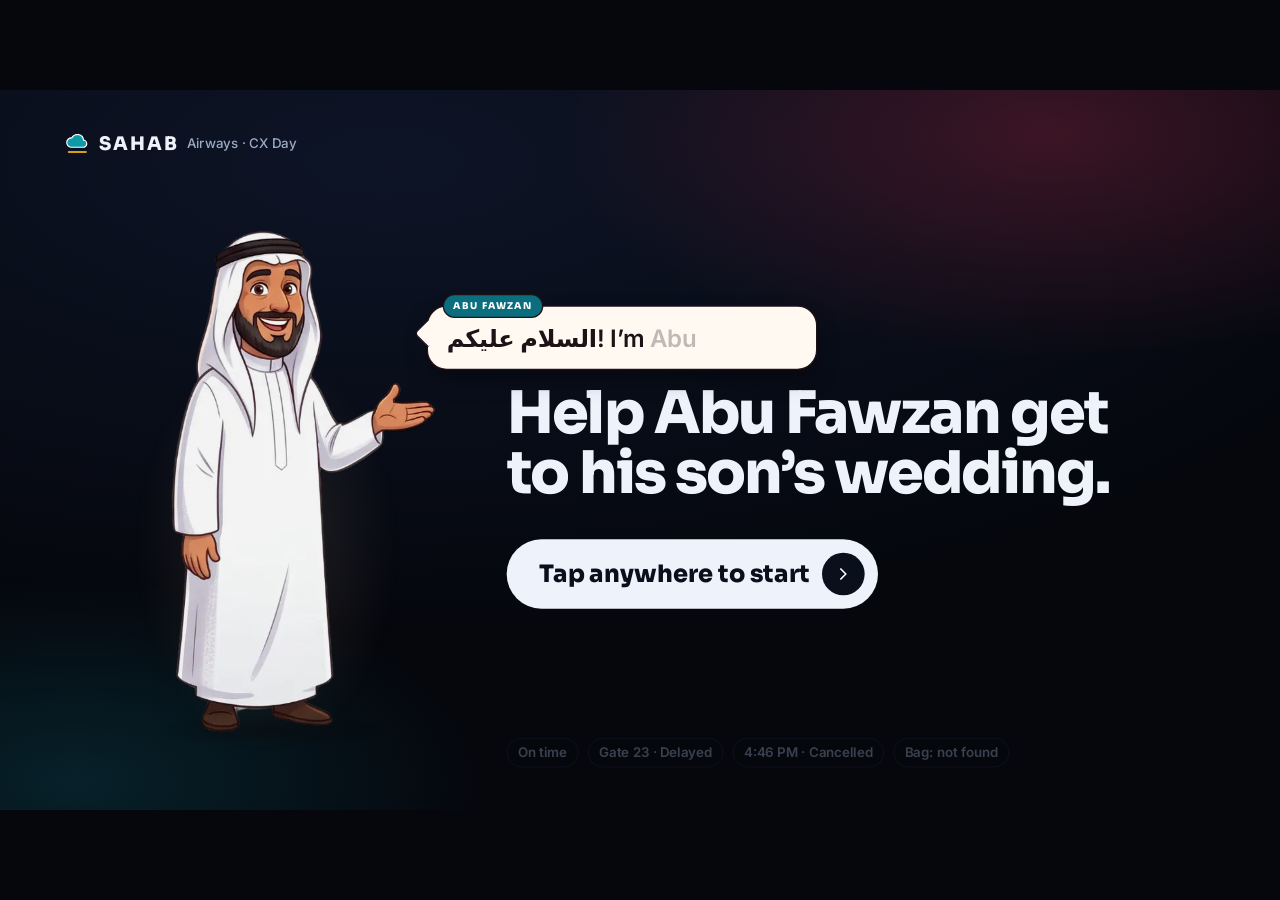
==== commit b8057eda: "Fix groom face, impact table wrapping, rebook stamp size and verifier timing Co-Authored-By: Claude " ====
--- a/index.html
+++ b/index.html
@@ -1759,8 +1759,9 @@
   return h(`<div class="groom" style="position:relative;width:380px;height:560px;opacity:0">
     <svg viewBox="0 0 380 560" width="380" height="560" style="position:absolute;inset:0" aria-hidden="true">
       <path d="M120 200 L90 560 L290 560 L260 200 Z" fill="#FBFAF6" stroke="#1E1216" stroke-width="3"/>
-      <circle cx="190" cy="110" r="52" fill="#C89A6A"/>
       <path d="M120 98 Q190 20 260 98 L292 230 Q190 196 88 230 Z" fill="#FBFAF6" stroke="#1E1216" stroke-width="3"/>
+      <ellipse cx="190" cy="122" rx="40" ry="48" fill="#C89A6A"/>
+      <path d="M156 140 Q190 182 224 140 Q222 168 190 172 Q158 168 156 140 Z" fill="#2A1A12"/>
       <ellipse cx="190" cy="76" rx="66" ry="14" fill="none" stroke="#14100E" stroke-width="10"/>
     </svg>
     <div class="bw" style="position:absolute;left:10px;top:150px;width:360px;height:420px">${bishtBig()}</div></div>`);
@@ -2377,7 +2378,7 @@
   bg(fadeIn(c, ph, { y: 20 }));
   bg(c.hud({ clock: T(12, 48), stress: 8 }, 600));
   sfx('chime');
-  const stamp = h(`<div class="stamp good rebook" style="position:relative;display:inline-block;left:auto;top:auto;margin:40px 0 0 30px;font-size:84px;padding:14px 40px 6px;border-width:8px">REBOOKED</div>`); side.appendChild(stamp);
+  const stamp = h(`<div class="stamp good rebook" style="position:relative;display:inline-block;left:auto;top:auto;margin:48px 0 0 10px;font-size:68px;padding:12px 34px 6px;border-width:7px">REBOOKED</div>`); side.appendChild(stamp);
   await c.anim(stamp, [{ opacity: 0, transform: 'rotate(-6deg) scale(1.8)' }, { opacity: 1, transform: 'rotate(-6deg) scale(1)' }], { duration: 320, easing: EASE.over });
   M.fx('bounce');
   const bag = h(`<div class="panel goal" style="margin-top:40px">${SQ('tag')}<div><div class="gl">Bag SH 447731</div><div class="gv" style="font-size:26px"><s class="old">SH 1043</s> → <b class="nt" style="display:inline-block;color:var(--ok)">${p ? 'Partner 3:30 PM' : 'SH 1049'}</b></div></div></div>`);
@@ -2565,12 +2566,12 @@
 async function impact(c, el) {
   const p = STATE.fly === 'p', e = STATE.enh, F = e.has('F'), D = e.has('D'), r = recommend();
   const rows = [
-    ['First message', '4 h 17 min after Ops', '5 min after Ops'],
+    ['First message after Ops', '4 h 17 min', '5 min'],
     ['Time at the airport', '6 h 45 min', p ? (F ? '1 h' : '1 h 15 min') : (F ? '1 h 10 min' : '1 h 30 min')],
     ['Queues & holds', '3 h 45 min', F ? 'none' : '4 min'],
     ['Landed in Jeddah', '10:15 PM', p ? '5:15 PM' : '7:25 PM'],
     ['The bag', '3 days late', D ? 'tracked · 12 min' : 'Belt 6 · 12 min'],
-    ['Compensation*', 'SAR 150 · day 9', 'SAR 300 · same day'],
+    ['Compensation*', 'SAR 150 · day 9', 'SAR 300 · day 0'],
     ['Stress peak', '100', String(Math.round(STATE.goodPeak))],
     ['The zaffa', `${ICON('x')} Missed`, `${ICON('check')} Front row`],
     ['Extras added', '—', [...e].map(id => ENHANCEMENTS.find(x => x.id === id).t).join(', ') || 'none'],
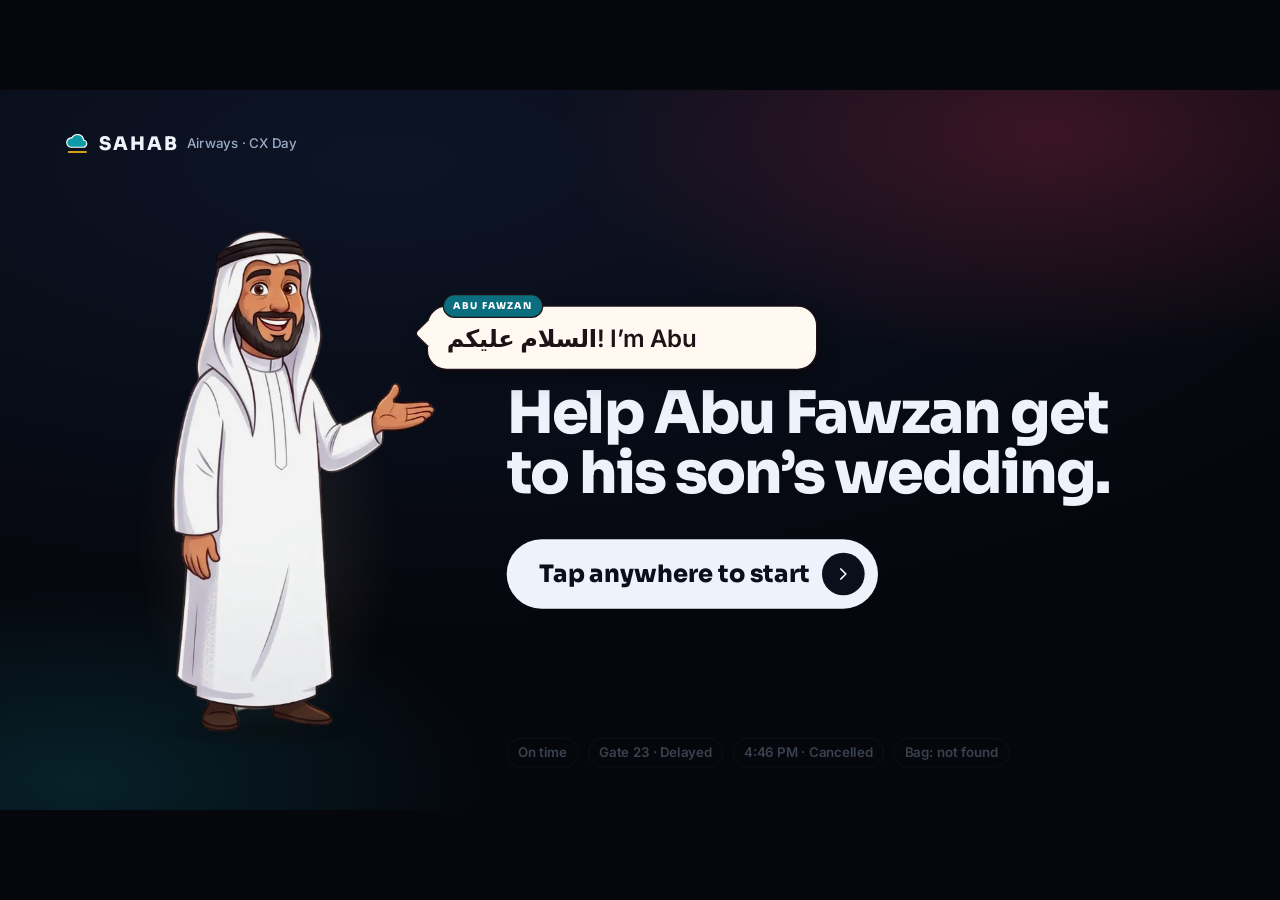
==== commit d4ec88b9: "Polish G2 time chips and Gate 23 camera figure Co-Authored-By: Claude Opus 5.5 <noreply@anthropic.co" ====
--- a/index.html
+++ b/index.html
@@ -1803,13 +1803,13 @@
 // Gate 23, good path at 4:46: empty seats, one calm agent, the cancelled sign.
 function gatePane() {
   const seats = [12, 22].map(b => Array.from({ length: 8 }, (_, i) => `<div class="seat" style="left:${50 + i * 62}px;bottom:${b}%"></div>`).join('')).join('');
-  const el = h(`<div class="cctv live">
+  const el = h(`<div class="cctv live q">
     <div class="wall"></div><div class="floor"></div>
     <div class="sign" style="left:40px;right:auto;top:100px">GATE 23</div>
     <div class="sign" style="right:40px;top:100px;color:#B91C1C;font-size:22px">SH 1043 · CANCELLED</div>
     ${seats}
     <div class="counter" style="bottom:22%;width:200px;height:110px"></div>
-    <div class="person staff" style="right:96px;bottom:30%"><div class="hd"></div><div class="bd"></div></div>
+    <div class="person staff" style="right:96px;bottom:34%"><div class="hd"></div><div class="bd"></div></div>
     ${camChrome('CAM 03 · GATE 23', '4:46 PM')}</div>`);
   return el;
 }
@@ -2319,7 +2319,7 @@
 { id: 'G2', ch: 6, zone: 'good', mode: 'stage', pose: 'think', narr: '12:46 PM · 5 minutes after Ops knew · The truth, first', hud: { clock: T(12, 46), lost: 0, stress: 10 }, run: async (c, el) => {
   const C = STATE.enh.has('C'), E = STATE.enh.has('E');
   const { ph, side } = phoneLayout(el, scrTrip({ src: '<span class="live">Live from Ops</span>', btn: 'Boarding pass ✓' }));
-  side.innerHTML = goalCard() + `<div class="panel tk" style="margin-top:24px;padding:20px 24px;display:flex;gap:12px;align-items:center;opacity:0"><span class="chip">Ops knew · <b>12:41 PM</b></span>${ICON('chev')}<span class="chip">Told me · <b>12:46 PM</b></span></div>`;
+  side.innerHTML = goalCard() + `<div class="panel tk" style="margin-top:24px;padding:20px 24px;display:flex;gap:12px;align-items:center;opacity:0"><span class="chip" style="white-space:nowrap"><span>Ops knew · <b>12:41 PM</b></span></span>${ICON('chev')}<span class="chip" style="white-space:nowrap;color:#15803D"><span>Told me · <b>12:46 PM</b></span></span></div>`;
   bg(fadeIn(c, ph, { y: 30 }));
   await c.hud({ clock: T(12, 46), stress: 15 }, 800);
   const T1 = 'SH 1043 can’t fly today', B1 = 'Technical fault. You’re on SH 1049, 5:40 PM, seat 14A. Your bag moves too.', MB = 'We saw it’s a wedding. Mabrook! You’re first in line.';
